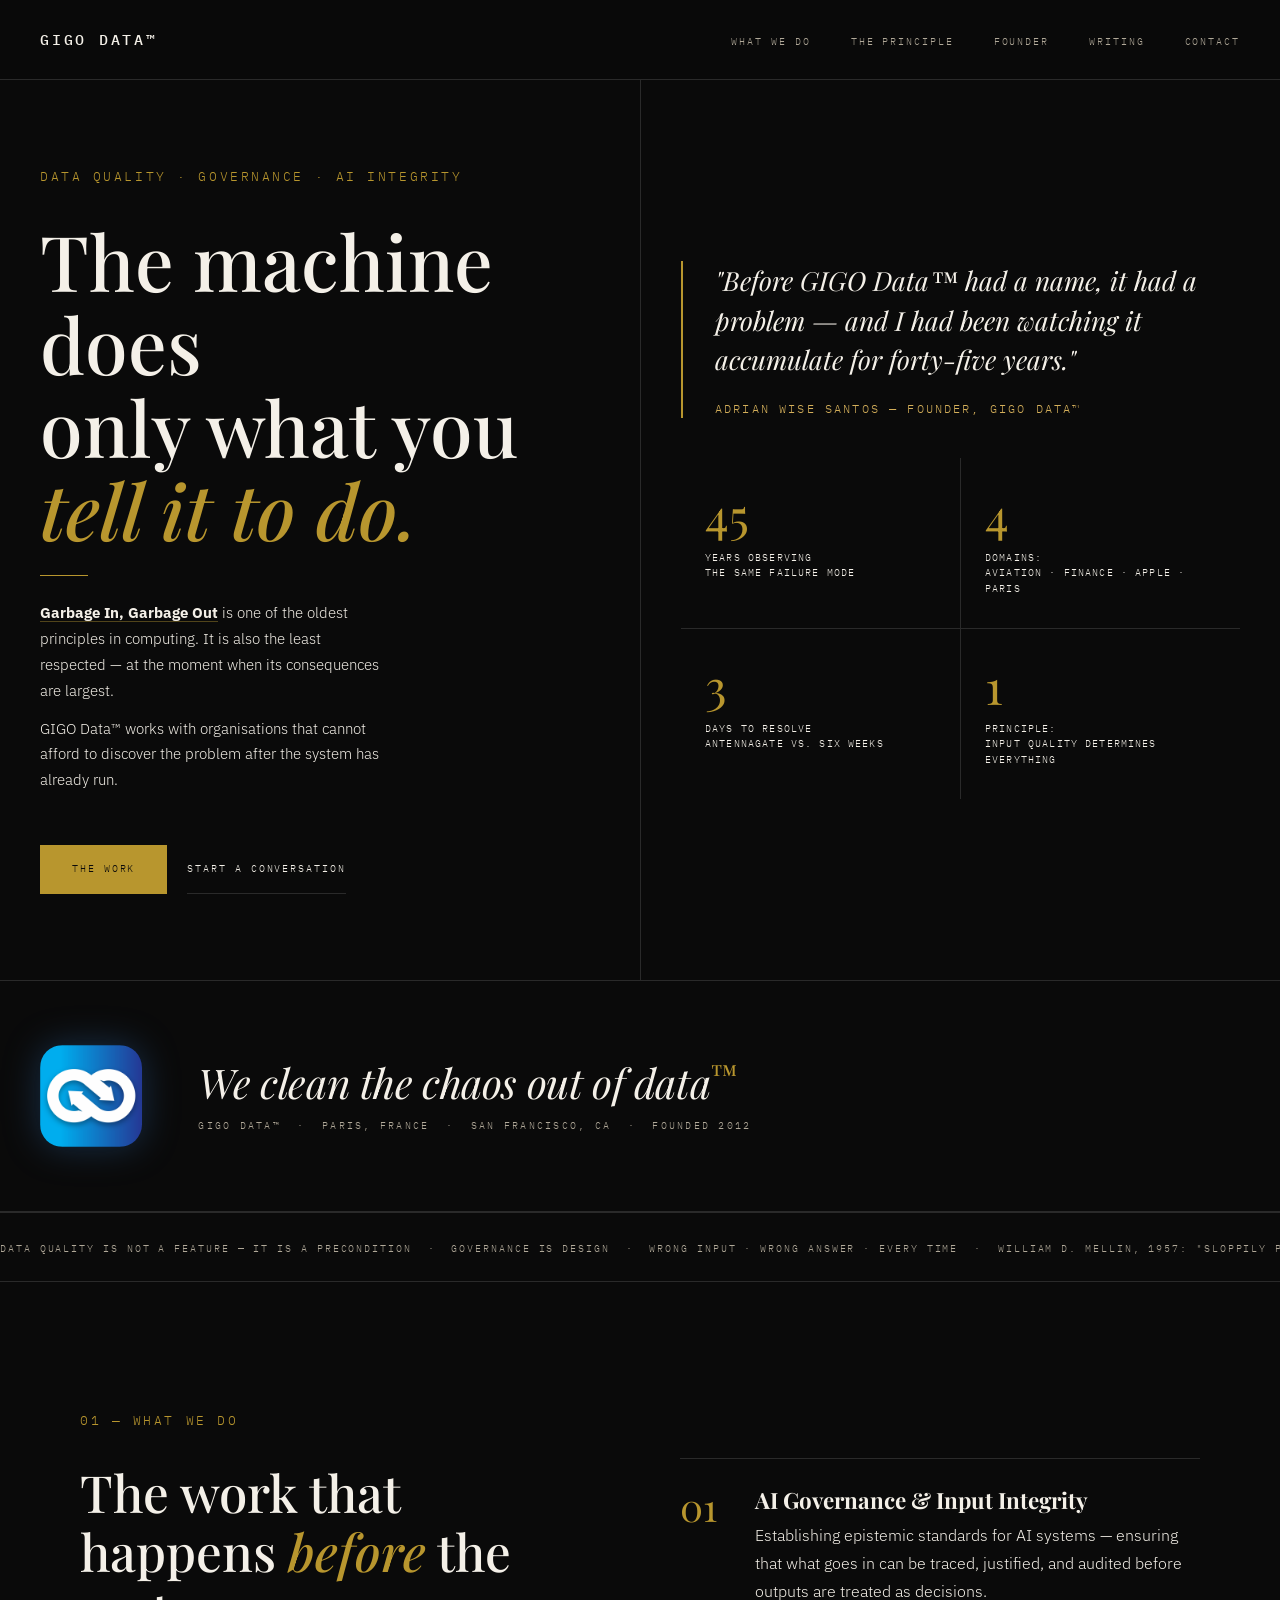
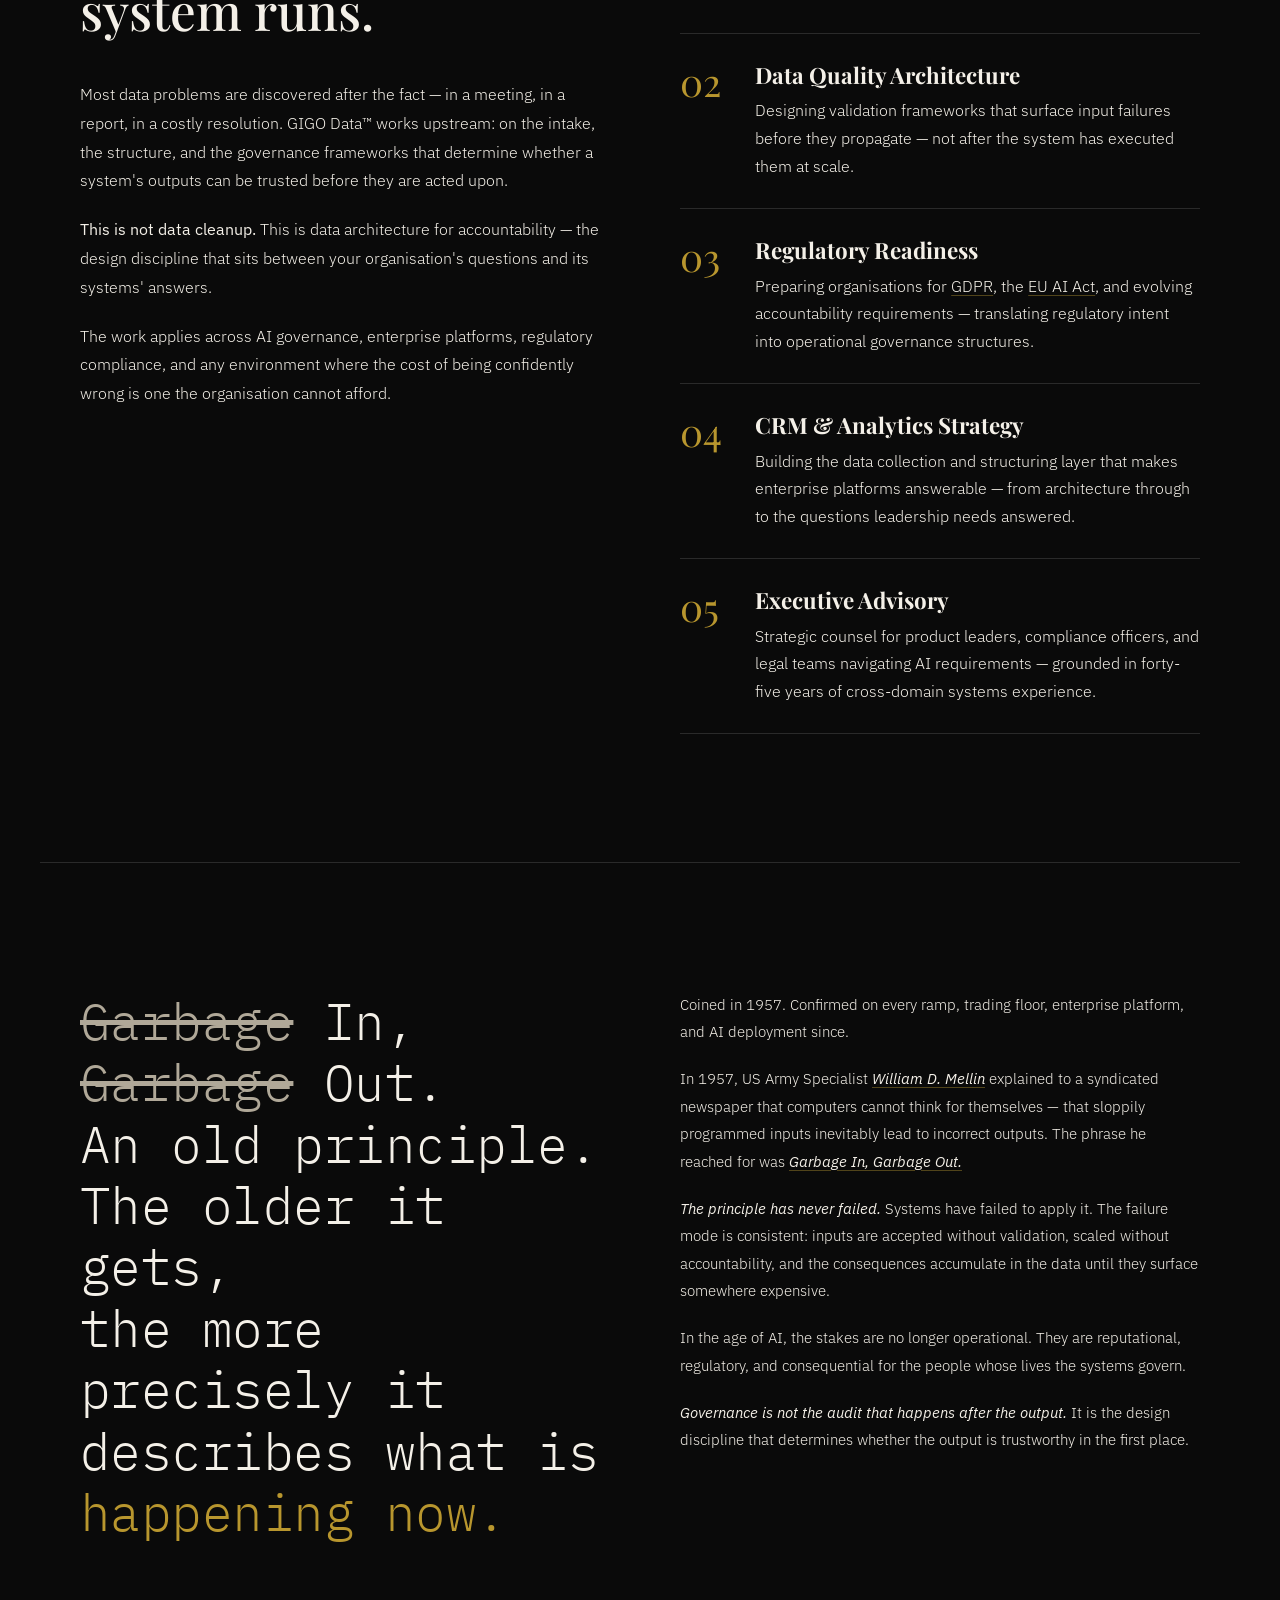
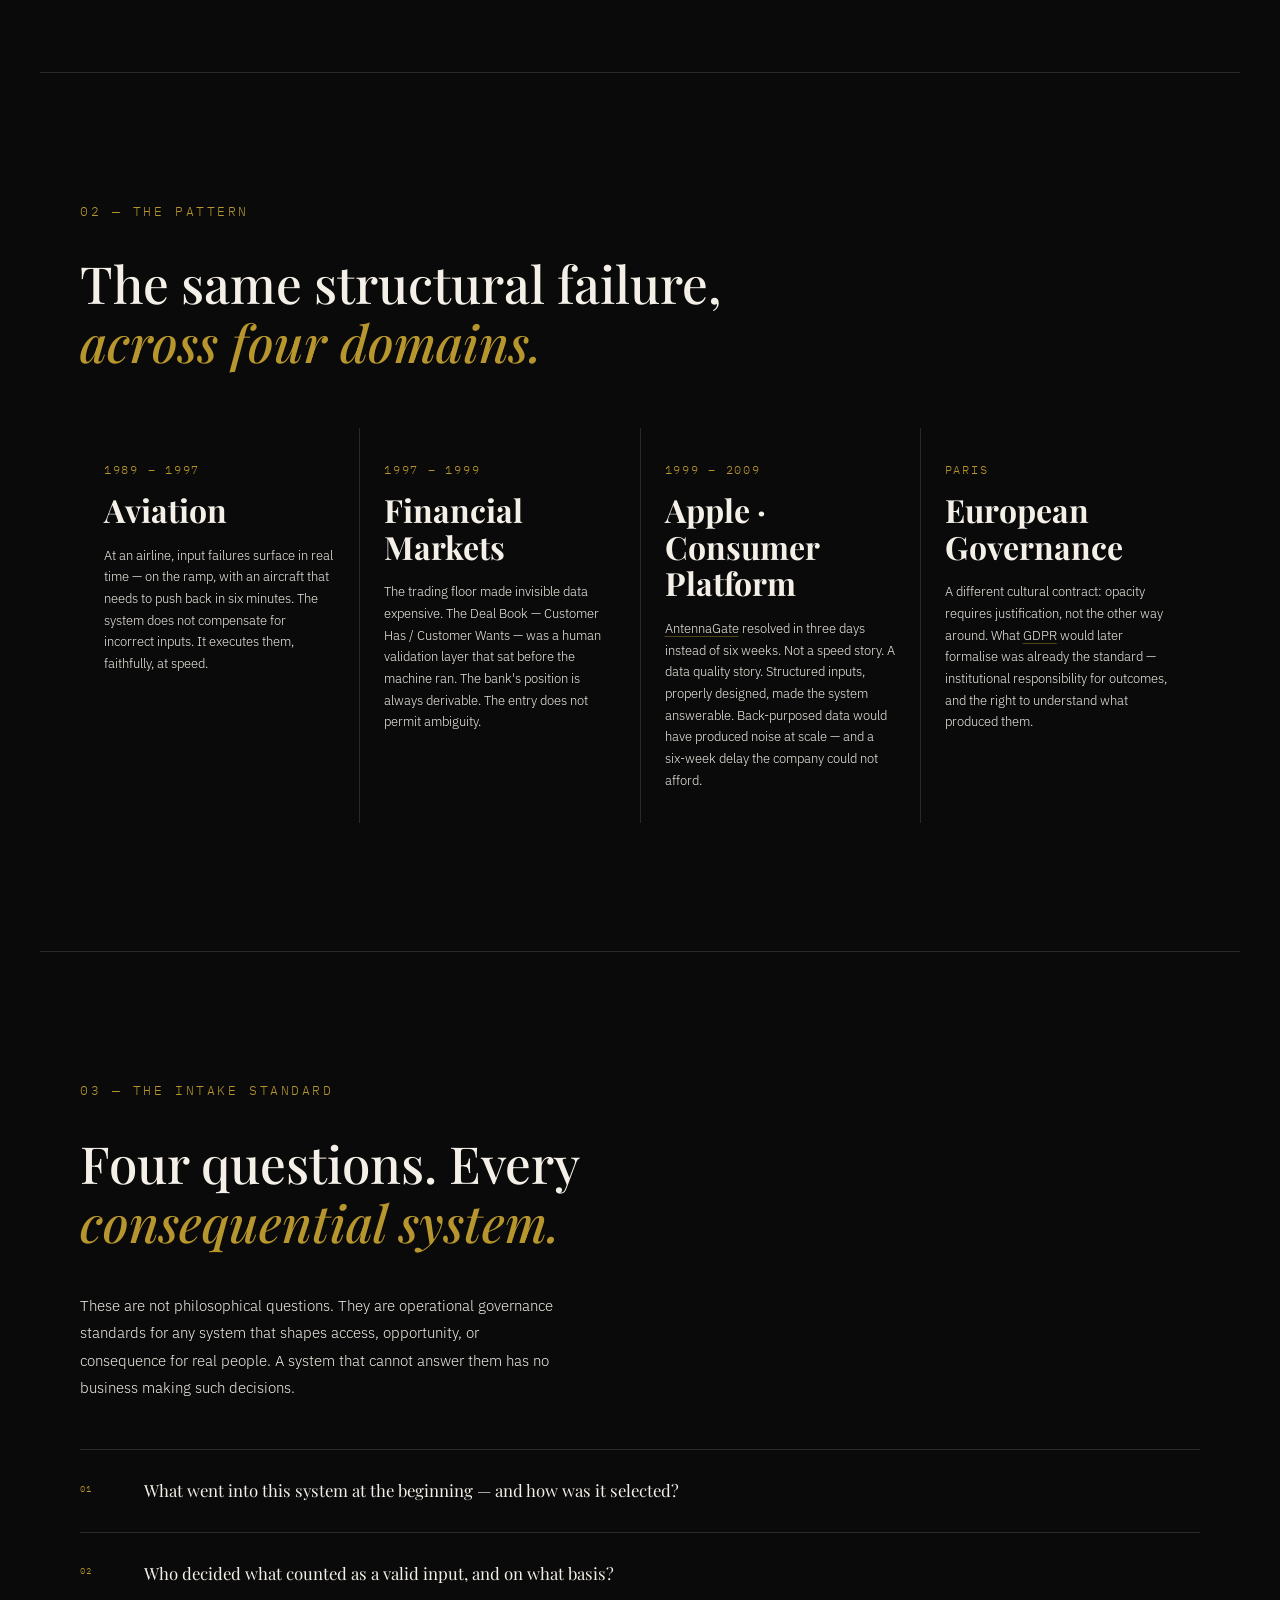
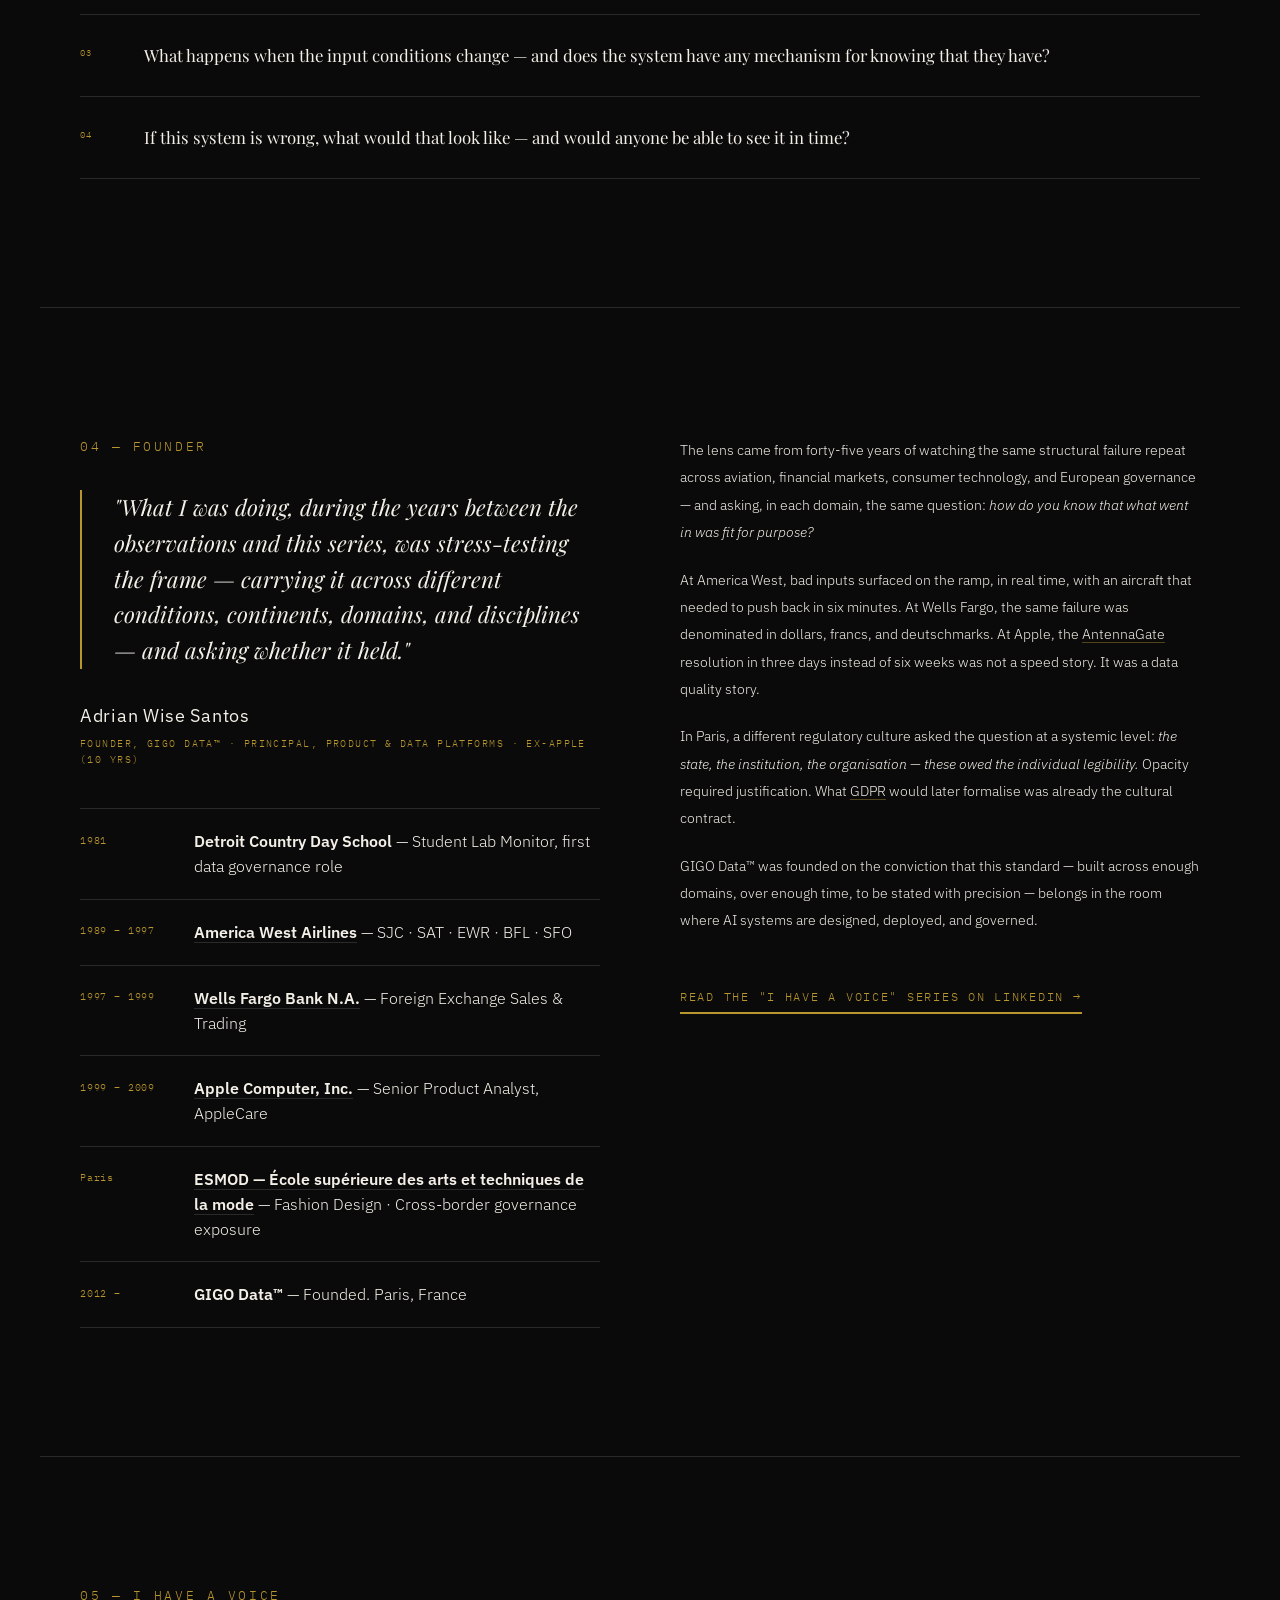
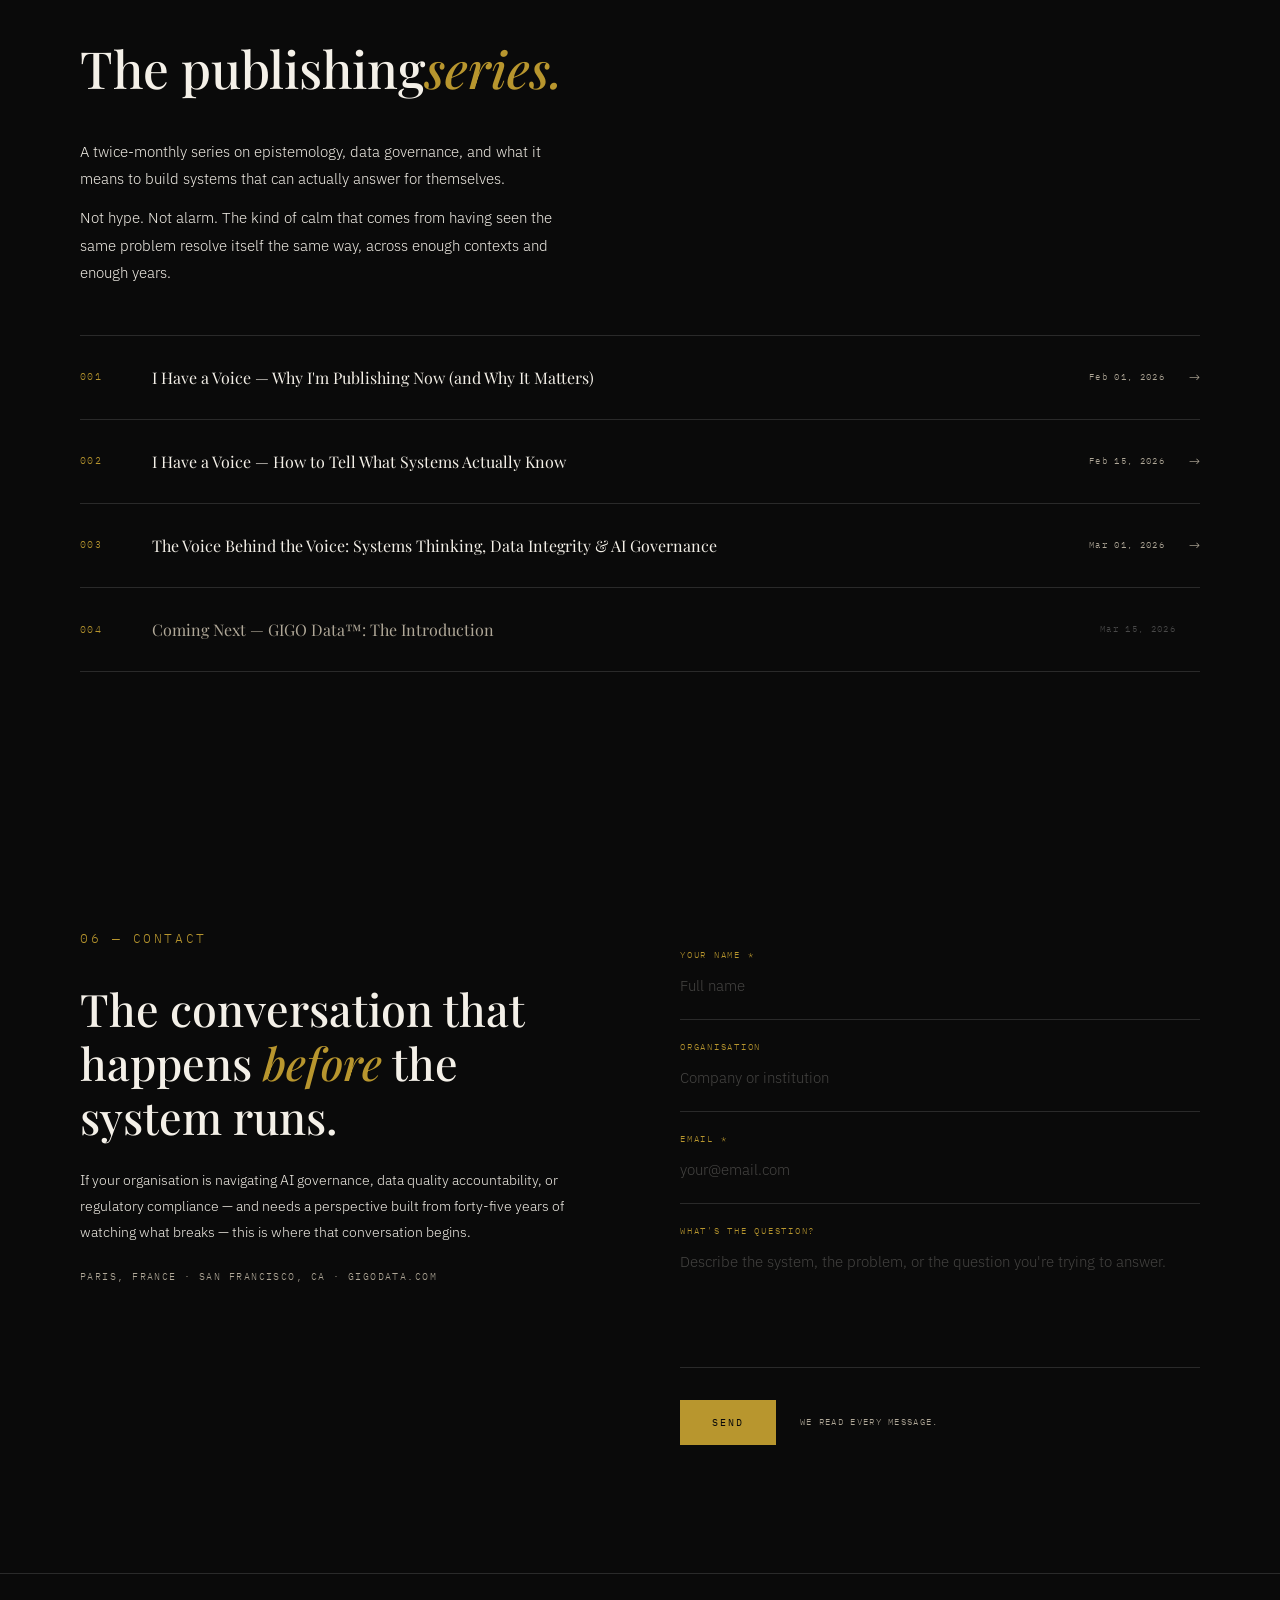
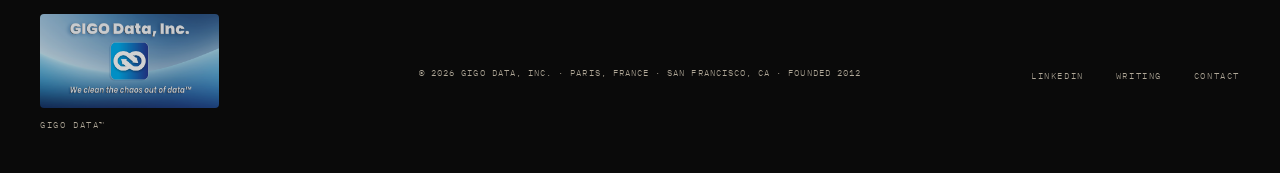
==== index.html @ 09f8588c "update index.html" ====
<!DOCTYPE html>
<html lang="en">
<head>
  <meta charset="UTF-8" />
  <meta name="viewport" content="width=device-width, initial-scale=1.0" />

  <!-- ═══════════════════════════════════════════
       PRIMARY META
  ═══════════════════════════════════════════ -->
  <title>GIGO Data™ — Data Quality. Governance. AI Integrity.</title>
  <meta name="description" content="GIGO Data™ works with organisations that cannot discover the problem after the system runs. Data quality, AI governance, and regulatory readiness." />
  <meta name="robots" content="index, follow" />
  <meta name="author" content="Adrian Wise Santos, GIGO Data, Inc." />
  <meta name="apple-mobile-web-app-title" content="GIGO Data, Inc." />
  <meta name="keywords" content="GIGO Data, data quality, AI governance, data integrity, AI systems, regulatory readiness, GDPR compliance, EU AI Act, data quality architecture, CRM analytics, enterprise data, input quality, AI accountability, data governance consulting" />
  <meta name="geo.region" content="FR" />
  <meta name="geo.placename" content="Paris, France · San Francisco, CA" />

  <!-- ═══════════════════════════════════════════
       CANONICAL
  ═══════════════════════════════════════════ -->
  <link rel="canonical" href="https://www.gigodata.com/" />

  <!-- ═══════════════════════════════════════════
       OPEN GRAPH
  ═══════════════════════════════════════════ -->
  <meta property="og:title" content="GIGO Data™ — Data Quality. Governance. AI Integrity." />
  <meta property="og:site_name" content="GIGO Data, Inc." />
  <meta property="og:description" content="GIGO Data™ works with organisations that cannot afford to discover the problem after the system has already run. Data quality, AI governance, and regulatory readiness." />
  <meta property="og:type" content="website" />
  <meta property="og:url" content="https://www.gigodata.com/" />
  <meta property="og:image" content="https://www.gigodata.com/opengraph/gigodata_og_preview.png" />
  <meta property="og:image:secure_url" content="https://www.gigodata.com/opengraph/gigodata_og_preview.png" />
  <meta property="og:image:width" content="1200" />
  <meta property="og:image:height" content="630" />
  <meta property="og:image:alt" content="GIGO Data, Inc. — Data Quality. Governance. AI Integrity." />
  <meta property="og:locale" content="en_US" />

  <!-- ═══════════════════════════════════════════
       TWITTER / X CARD
  ═══════════════════════════════════════════ -->
  <meta name="twitter:card" content="summary_large_image" />
  <meta name="twitter:site" content="@gigodata" />
  <meta name="twitter:creator" content="@adriansantos" />
  <meta name="twitter:title" content="GIGO Data™ — Data Quality. Governance. AI Integrity." />
  <meta name="twitter:description" content="GIGO Data™ works with organisations that cannot afford to discover the problem after the system has already run." />
  <meta name="twitter:image" content="https://www.gigodata.com/opengraph/gigodata_og_preview.png" />
  <meta name="theme-color" content="#0a0a0a" />

  <!-- ═══════════════════════════════════════════
       FAVICONS & MANIFEST
  ═══════════════════════════════════════════ -->
  <link rel="icon" type="image/png" href="/favicon-96x96.png" sizes="96x96" />
  <link rel="icon" type="image/svg+xml" href="/favicon.svg" />
  <link rel="shortcut icon" href="/favicon.ico" />
  <link rel="apple-touch-icon" href="/apple-touch-icon.png" />
  <link rel="manifest" href="/site.webmanifest" />

  <!-- ═══════════════════════════════════════════
       PERFORMANCE: PRELOAD IMAGES
  ═══════════════════════════════════════════ -->
  <link rel="preload" as="image" href="/opengraph/gigodata_og_preview.png" />
  <link rel="preload" as="image" href="/resources/media/icons/gigo-icon-512.png" />

  <!-- ═══════════════════════════════════════════
       FONTS
  ═══════════════════════════════════════════ -->
  <link rel="preconnect" href="https://fonts.googleapis.com" />
  <link rel="preconnect" href="https://fonts.gstatic.com" crossorigin />
  <link href="https://fonts.googleapis.com/css2?family=Playfair+Display:ital,wght@0,400;0,500;0,700;1,400;1,500;1,700&family=IBM+Plex+Sans:wght@300;400;500&family=IBM+Plex+Mono:wght@300;400;500&display=swap" rel="stylesheet" />

  <!-- ═══════════════════════════════════════════
       STRUCTURED DATA (JSON-LD)
  ═══════════════════════════════════════════ -->
  <script type="application/ld+json">
  {
    "@context": "https://schema.org",
    "@type": "ProfessionalService",
    "name": "GIGO Data, Inc.",
    "alternateName": "GIGO Data™",
    "url": "https://www.gigodata.com/",
    "logo": "https://www.gigodata.com/opengraph/gigodata_og_preview.png",
    "image": "https://www.gigodata.com/opengraph/gigodata_og_preview.png",
    "description": "GIGO Data™ works with organisations that cannot afford to discover the problem after the system has already run. Data quality architecture, AI governance, and regulatory readiness.",
    "foundingDate": "2012",
    "founder": {
      "@type": "Person",
      "name": "Adrian Wise Santos",
      "jobTitle": "Founder & Principal",
      "alumniOf": [
        {"@type": "Organization", "name": "Apple Computer, Inc."},
        {"@type": "Organization", "name": "ESMOD Paris"}
      ]
    },
    "address": [
      {
        "@type": "PostalAddress",
        "addressLocality": "Paris",
        "addressRegion": "Île-de-France",
        "addressCountry": "FR"
      },
      {
        "@type": "PostalAddress",
        "addressLocality": "San Francisco",
        "addressRegion": "CA",
        "addressCountry": "US"
      }
    ],
    "areaServed": "Worldwide",
    "serviceType": ["Data Quality Consulting", "AI Governance", "Regulatory Readiness", "CRM & Analytics Strategy"],
    "sameAs": [
      "https://www.linkedin.com/company/gigo-data-consulting",
      "https://www.linkedin.com/in/adriansantos/",
      "https://twitter.com/gigodata",
      "https://x.com/gigodata"
    ],
    "knowsAbout": [
      "Data Quality",
      "AI Governance",
      "Regulatory Compliance",
      "GDPR",
      "EU AI Act",
      "Data Integrity",
      "Systems Thinking",
      "Input Quality"
    ]
  }
  </script>

  <!-- ═══════════════════════════════════════════
       STYLES
  ═══════════════════════════════════════════ -->
  <style>
    /* ─── RESET & ROOT ─────────────────────────── */
    *, *::before, *::after { box-sizing: border-box; margin: 0; padding: 0; }

    :root {
      --black:        #0a0a0a;
      --off-white:    #f4f0e8;
      --warm-white:   #faf8f3;
      --cream:        #ece8de;
      --gold:         #b8962e;
      --gold-light:   #d4af5a;
      --rule:         #2a2a2a;
      --text-muted:   #b0a898;
      --red:          #8b1a1a;
      --font-serif:   'Playfair Display', serif;
      --font-sans:    'IBM Plex Sans', sans-serif;
      --font-mono:    'IBM Plex Mono', monospace;
      --section-pad:  8rem;
      --nav-h:        80px;
    }

    html { scroll-behavior: smooth; font-size: 16px; }

    body {
      background: var(--black);
      color: var(--off-white);
      font-family: var(--font-sans);
      font-weight: 300;
      line-height: 1.7;
      -webkit-font-smoothing: antialiased;
      overflow-x: hidden;
    }

    a { color: inherit; text-decoration: none; }
    img { display: block; max-width: 100%; }
    ul, ol { list-style: none; }

    /* ─── SCROLL REVEAL ────────────────────────── */
    .reveal { opacity: 0; transform: translateY(24px); transition: opacity 0.7s ease, transform 0.7s ease; }
    .reveal.visible { opacity: 1; transform: translateY(0); }
    .reveal-delay-1 { transition-delay: 0.1s; }
    .reveal-delay-2 { transition-delay: 0.2s; }
    .reveal-delay-3 { transition-delay: 0.3s; }
    .reveal-delay-4 { transition-delay: 0.4s; }

    /* ─── NAVIGATION ───────────────────────────── */
    nav {
      position: fixed;
      top: 0; left: 0; right: 0;
      height: var(--nav-h);
      z-index: 1000;
      background: rgba(10,10,10,0.92);
      backdrop-filter: blur(12px);
      -webkit-backdrop-filter: blur(12px);
      border-bottom: 1px solid var(--rule);
      display: flex;
      align-items: center;
      justify-content: space-between;
      padding: 0 2.5rem;
    }

    .nav-logo {
      font-family: var(--font-mono);
      font-size: clamp(0.85rem, 1.2vw, 1.35rem);
      font-weight: 500;
      letter-spacing: 0.18em;
      text-transform: uppercase;
      color: var(--off-white);
      transition: color 0.2s;
    }
    .nav-logo:hover { color: var(--gold); }

    .nav-links {
      display: flex;
      gap: 2.5rem;
      align-items: center;
    }
    .nav-links a {
      font-family: var(--font-mono);
      font-size: clamp(0.6rem, 0.7vw, 0.85rem);
      letter-spacing: 0.2em;
      text-transform: uppercase;
      color: var(--text-muted);
      transition: color 0.2s;
    }
    .nav-links a:hover { color: var(--gold); }

    /* Mobile hamburger */
    .nav-hamburger {
      display: none;
      flex-direction: column;
      gap: 5px;
      cursor: pointer;
      background: none;
      border: none;
      padding: 4px;
    }
    .nav-hamburger span {
      display: block;
      width: 24px;
      height: 1px;
      background: var(--off-white);
      transition: all 0.3s ease;
    }
    .nav-hamburger.open span:nth-child(1) { transform: rotate(45deg) translate(4px, 4px); }
    .nav-hamburger.open span:nth-child(2) { opacity: 0; }
    .nav-hamburger.open span:nth-child(3) { transform: rotate(-45deg) translate(4px, -4px); }

    /* Mobile nav drawer */
    .nav-mobile {
      display: none;
      position: fixed;
      top: var(--nav-h);
      left: 0; right: 0;
      background: rgba(10,10,10,0.98);
      backdrop-filter: blur(16px);
      -webkit-backdrop-filter: blur(16px);
      border-bottom: 1px solid var(--rule);
      z-index: 999;
      padding: 2rem 2.5rem;
      flex-direction: column;
      gap: 1.5rem;
    }
    .nav-mobile.open { display: flex; }
    .nav-mobile a {
      font-family: var(--font-mono);
      font-size: 0.85rem;
      letter-spacing: 0.2em;
      text-transform: uppercase;
      color: var(--text-muted);
      transition: color 0.2s;
      padding: 0.5rem 0;
      border-bottom: 1px solid var(--rule);
    }
    .nav-mobile a:last-child { border-bottom: none; }
    .nav-mobile a:hover { color: var(--gold); }

    /* ─── SECTION SHARED ───────────────────────── */
    .section-inner {
      max-width: 1200px;
      margin: 0 auto;
      padding: var(--section-pad) 2.5rem;
    }

    .section-label {
      font-family: var(--font-mono);
      font-size: clamp(0.65rem, 1vw, 1.2rem);
      letter-spacing: 0.2em;
      text-transform: uppercase;
      color: var(--gold);
      margin-bottom: 2rem;
    }

    .section-divider {
      border-top: 1px solid var(--rule);
      max-width: 1200px;
      margin: 0 auto;
    }

    h2 {
      font-family: var(--font-serif);
      font-size: clamp(2.2rem, 4vw, 3.5rem);
      font-weight: 500;
      line-height: 1.15;
      color: var(--off-white);
      margin-bottom: 2.5rem;
    }
    h2 em, h2 .em-gold {
      font-style: italic;
      color: var(--gold);
    }

    /* ─── HERO ─────────────────────────────────── */
    #hero {
      min-height: 100vh;
      display: grid;
      grid-template-columns: 1fr 1fr;
      align-items: center;
      padding-top: var(--nav-h);
      border-bottom: 1px solid var(--rule);
    }

    .hero-left {
      padding: 5rem 3rem 5rem 2.5rem;
      display: flex;
      flex-direction: column;
      justify-content: center;
    }

    .hero-overline {
      font-family: var(--font-mono);
      font-size: clamp(0.65rem, 1vw, 1.2rem);
      letter-spacing: 0.2em;
      text-transform: uppercase;
      color: var(--gold);
      margin-bottom: 2rem;
    }

    .hero-title {
      font-family: var(--font-serif);
      font-size: clamp(3rem, 6vw, 5.5rem);
      font-weight: 500;
      line-height: 1.08;
      color: var(--off-white);
      margin-bottom: 1.5rem;
    }
    .hero-title em {
      font-style: italic;
      color: var(--gold);
    }

    .hero-rule {
      width: 3rem;
      height: 1px;
      background: var(--gold);
      margin-bottom: 1.5rem;
    }

    .hero-sub {
      font-size: 0.95rem;
      color: var(--off-white);
      max-width: 38ch;
      margin-bottom: 0.75rem;
      line-height: 1.7;
    }

    .hero-cta {
      display: flex;
      gap: 1.25rem;
      flex-wrap: wrap;
      margin-top: 2.5rem;
    }

    .btn-primary {
      display: inline-block;
      font-family: var(--font-mono);
      font-size: 0.6rem;
      letter-spacing: 0.2em;
      text-transform: uppercase;
      background: var(--gold);
      color: var(--black);
      padding: 1rem 2rem;
      transition: background 0.2s, color 0.2s;
    }
    .btn-primary:hover { background: var(--gold-light); }

    button.btn-primary {
      border: none;
      cursor: pointer;
      font-family: var(--font-mono);
      font-size: 0.6rem;
      letter-spacing: 0.2em;
      text-transform: uppercase;
      background: var(--gold);
      color: var(--black);
      padding: 1rem 2rem;
      transition: background 0.2s;
    }
    button.btn-primary:hover { background: var(--gold-light); }
    button.btn-primary:disabled { opacity: 0.5; cursor: not-allowed; }

    .btn-secondary {
      display: inline-block;
      font-family: var(--font-mono);
      font-size: 0.6rem;
      letter-spacing: 0.2em;
      text-transform: uppercase;
      color: var(--off-white);
      border-bottom: 1px solid var(--rule);
      padding: 1rem 0;
      transition: color 0.2s, border-color 0.2s;
    }
    .btn-secondary:hover { color: var(--gold); border-color: var(--gold); }

    .hero-right {
      border-left: 1px solid var(--rule);
      min-height: 100vh;
      display: flex;
      align-items: center;
      justify-content: center;
      padding: 5rem 2.5rem;
    }

    .hero-right-inner { width: 100%; }

    .axiom {
      font-family: var(--font-serif);
      font-style: italic;
      font-size: clamp(1.2rem, 2.2vw, 1.65rem);
      line-height: 1.5;
      color: var(--off-white);
      border-left: 2px solid var(--gold);
      padding-left: 2rem;
      margin-bottom: 2rem;
    }

    .axiom-attr {
      display: block;
      margin-top: 1.25rem;
      font-family: var(--font-mono);
      font-style: normal;
      font-size: 0.75rem;
      letter-spacing: 0.18em;
      text-transform: uppercase;
      color: var(--gold-light);
    }

    .hero-stat-grid {
      display: grid;
      grid-template-columns: 1fr 1fr;
      gap: 1px;
      background: var(--rule);
      margin-top: 2.5rem;
    }

    .hero-stat {
      background: var(--black);
      padding: 2rem 1.5rem;
    }

    .hero-stat-number {
      font-family: var(--font-serif);
      font-size: 3rem;
      font-weight: 400;
      color: var(--gold);
      line-height: 1;
      margin-bottom: 0.75rem;
    }

    .hero-stat-label {
      font-family: var(--font-mono);
      font-size: clamp(0.6rem, 0.7vw, 0.85rem);
      letter-spacing: 0.12em;
      text-transform: uppercase;
      color: var(--off-white);
      line-height: 1.6;
    }

    /* ─── TAGLINE BAND ─────────────────────────── */
    /*
     * Sits between hero and ticker.
     * Icon: /resources/media/icons/gigo-icon-512.png (repo asset)
     * Tagline: "We clean the chaos out of data™"
     * Two-column: icon left, text right — collapses to stacked on mobile.
     * The blue is intentional contrast against the dark site — do not mute it.
     */
    .tagline-band {
      border-bottom: 1px solid var(--rule);
      background: var(--black);
      padding: 4rem 2.5rem;
      display: flex;
      align-items: center;
      justify-content: center;
    }

    .tagline-band-inner {
      max-width: 1200px;
      width: 100%;
      display: flex;
      align-items: center;
      gap: 3.5rem;
    }

    .tagline-icon {
      flex-shrink: 0;
      width: clamp(72px, 8vw, 112px);
      height: clamp(72px, 8vw, 112px);
      border-radius: 22%;
      /* Subtle glow to honour the blue against dark */
      filter: drop-shadow(0 0 18px rgba(56, 140, 230, 0.28));
    }

    .tagline-text-group {
      display: flex;
      flex-direction: column;
      gap: 0.6rem;
    }

    .tagline-line {
      font-family: var(--font-serif);
      font-style: italic;
      font-size: clamp(1.6rem, 3.2vw, 2.8rem);
      font-weight: 400;
      color: var(--off-white);
      line-height: 1.2;
      letter-spacing: -0.01em;
    }

    .tagline-line .tagline-tm {
      font-style: normal;
      font-size: 0.65em;
      vertical-align: super;
      color: var(--gold);
    }

    .tagline-subline {
      font-family: var(--font-mono);
      font-size: clamp(0.6rem, 0.8vw, 0.78rem);
      letter-spacing: 0.22em;
      text-transform: uppercase;
      color: var(--text-muted);
    }

    @media (max-width: 768px) {
      .tagline-band { padding: 3rem 1.5rem; }
      .tagline-band-inner {
        flex-direction: column;
        align-items: flex-start;
        gap: 1.75rem;
      }
      .tagline-icon { width: 72px; height: 72px; }
    }

    /* ─── PRINCIPLE TICKER ─────────────────────── */
    .principle-strip {
      overflow: hidden;
      border-top: 1px solid var(--rule);
      border-bottom: 1px solid var(--rule);
      padding: 1.25rem 0;
      white-space: nowrap;
      background: var(--black);
    }

    .principle-strip-inner {
      display: inline-flex;
      animation: ticker 120s linear infinite;
    }

    .principle-text {
      font-family: var(--font-mono);
      font-size: 0.6rem;
      letter-spacing: 0.2em;
      text-transform: uppercase;
      color: var(--text-muted);
    }

    @keyframes ticker {
      0%   { transform: translateX(0); }
      100% { transform: translateX(-50%); }
    }

    /* ─── WHAT WE DO ──────────────────────────── */
    .what-grid {
      display: grid;
      grid-template-columns: 1fr 1fr;
      gap: 5rem;
      align-items: start;
    }

    .what-intro p {
      font-size: 1rem;
      color: var(--off-white);
      margin-bottom: 1.25rem;
      line-height: 1.8;
    }
    .what-intro p strong {
      color: var(--off-white);
      font-weight: 400;
    }

    .services-list { margin-top: 3rem; }

    .service-item {
      padding: 1.75rem 0;
      border-top: 1px solid var(--rule);
      display: grid;
      grid-template-columns: clamp(3rem, 4vw, 5rem) 1fr;
      gap: 1.5rem;
      align-items: start;
    }
    .service-item:last-child { border-bottom: 1px solid var(--rule); }

    .service-num {
      font-family: var(--font-serif);
      font-size: clamp(1.8rem, 3vw, 3.5rem);
      font-weight: 400;
      color: var(--gold);
      line-height: 1;
      padding-top: 0;
    }

    .service-name {
      font-family: var(--font-serif);
      font-size: 1.4rem;
      font-weight: 700;
      color: var(--off-white);
      margin-bottom: 0.5rem;
      line-height: 1.2;
    }

    .service-desc {
      font-size: 1.02rem;
      color: var(--off-white);
      line-height: 1.7;
    }

    /* ─── PRINCIPLE SECTION ────────────────────── */
    #the-principle .section-inner { padding-top: var(--section-pad); padding-bottom: var(--section-pad); }

    .principle-layout {
      display: grid;
      grid-template-columns: 1fr 1fr;
      gap: 5rem;
      align-items: start;
    }

    .principle-mono {
      font-family: var(--font-mono);
      font-size: clamp(2rem, 4vw, 3.2rem);
      font-weight: 300;
      line-height: 1.2;
      letter-spacing: -0.01em;
      color: var(--off-white);
    }
    .principle-mono .strikethrough { text-decoration: line-through; color: var(--text-muted); }
    .principle-mono .highlight { color: var(--gold); }

    .principle-body p {
      font-size: 0.95rem;
      color: var(--off-white);
      margin-bottom: 1.25rem;
      line-height: 1.8;
    }
    .principle-body p strong { color: var(--off-white); font-weight: 400; font-style: italic; }

    /* ─── PATTERN / DOMAINS ────────────────────── */
    .domain-grid {
      display: grid;
      grid-template-columns: repeat(4, 1fr);
      gap: 1px;
      background: var(--rule);
      margin-top: 3.5rem;
    }

    .domain-card {
      background: var(--black);
      padding: 2rem 1.5rem;
    }

    .domain-year {
      font-family: var(--font-mono);
      font-size: clamp(0.65rem, 0.9vw, 1.1rem);
      letter-spacing: 0.15em;
      text-transform: uppercase;
      color: var(--gold);
      margin-bottom: 0.75rem;
    }

    .domain-name {
      font-family: var(--font-serif);
      font-size: clamp(1.4rem, 2.5vw, 2rem);
      font-weight: 700;
      color: var(--off-white);
      margin-bottom: 1rem;
      line-height: 1.15;
    }

    .domain-lesson {
      font-size: 0.82rem;
      color: var(--off-white);
      line-height: 1.65;
    }

    /* ─── INTAKE STANDARD / QUESTIONS ─────────── */
    .questions-header {
      margin-bottom: 3rem;
    }

    .questions-preamble {
      font-size: 0.95rem;
      color: var(--off-white);
      max-width: 54ch;
      line-height: 1.8;
    }

    .questions-list { margin-top: 2rem; }

    .question-item {
      padding: 1.75rem 0;
      border-top: 1px solid var(--rule);
      display: grid;
      grid-template-columns: 2.5rem 1fr;
      gap: 1.5rem;
      align-items: start;
    }
    .question-item:last-child { border-bottom: 1px solid var(--rule); }

    .question-num {
      font-family: var(--font-mono);
      font-size: 0.55rem;
      letter-spacing: 0.15em;
      color: var(--gold);
      padding-top: 0.2rem;
    }

    .question-text {
      font-family: var(--font-serif);
      font-size: 1.05rem;
      font-weight: 400;
      color: var(--off-white);
      line-height: 1.5;
    }

    /* ─── FOUNDER ──────────────────────────────── */
    .founder-layout {
      display: grid;
      grid-template-columns: 1fr 1fr;
      gap: 5rem;
      align-items: start;
    }

    .founder-quote {
      font-family: var(--font-serif);
      font-style: italic;
      font-size: clamp(1.1rem, 2vw, 1.4rem);
      line-height: 1.6;
      color: var(--off-white);
      border-left: 2px solid var(--gold);
      padding-left: 2rem;
      margin: 1.5rem 0 2rem;
    }

    .founder-name {
      font-family: var(--font-sans);
      font-size: 1.1rem;
      font-weight: 400;
      color: var(--off-white);
      margin-bottom: 0.3rem;
      letter-spacing: 0.04em;
    }

    .founder-title {
      font-family: var(--font-mono);
      font-size: 0.6rem;
      letter-spacing: 0.15em;
      text-transform: uppercase;
      color: var(--gold);
      margin-bottom: 2.5rem;
    }

    .career-track {
      border-top: 1px solid var(--rule);
    }

    .career-item {
      display: grid;
      grid-template-columns: clamp(5rem, 7vw, 9rem) 1fr;
      gap: 1.5rem;
      padding: 1.25rem 0;
      border-bottom: 1px solid var(--rule);
      align-items: start;
    }

    .career-year {
      font-family: var(--font-mono);
      font-size: clamp(0.65rem, 0.8vw, 1.0rem);
      letter-spacing: 0.08em;
      color: var(--gold);
      padding-top: 0.15rem;
      white-space: nowrap;
    }

    .career-place {
      font-size: 1.0rem;
      color: var(--off-white);
      line-height: 1.55;
    }
    .career-place strong { font-weight: 600; }
    .career-place span { color: var(--off-white); }

    .founder-bio {
      font-size: 0.9rem;
      color: var(--off-white);
      line-height: 1.9;
    }
    .founder-bio p { margin-bottom: 1.25rem; }
    .founder-bio em { font-style: italic; color: var(--off-white); }

    .founder-linkedin {
      display: inline-block;
      margin-top: 2rem;
      font-family: var(--font-mono);
      font-size: clamp(0.65rem, 0.9vw, 1.1rem);
      letter-spacing: 0.15em;
      text-transform: uppercase;
      color: var(--gold);
      border-bottom: 2px solid var(--gold);
      padding-bottom: 4px;
      transition: color 0.2s, border-color 0.2s;
    }
    .founder-linkedin:hover { color: var(--gold-light); border-color: var(--gold-light); }

    /* ─── I HAVE A VOICE ───────────────────────── */
    .voice-header { margin-bottom: 3rem; }

    .voice-intro {
      font-size: 0.95rem;
      color: var(--off-white);
      max-width: 54ch;
      line-height: 1.8;
    }
    .voice-intro p { margin-bottom: 0.75rem; }

    .articles-list { margin-top: 2.5rem; }

    .article-item { border-top: 1px solid var(--rule); }
    .article-item:last-child { border-bottom: 1px solid var(--rule); }

    .article-link {
      display: grid;
      grid-template-columns: 3rem 1fr auto auto;
      gap: 1.5rem;
      align-items: center;
      padding: 1.75rem 0;
      transition: background 0.2s;
    }
    .article-link:hover .article-title { color: var(--gold); }
    .article-link:hover .article-arrow { color: var(--gold); transform: translateX(4px); }

    /* Disabled / coming-soon articles */
    .article-link.disabled {
      cursor: default;
      pointer-events: none;
    }
    .article-link.disabled .article-title { color: var(--text-muted); }
    .article-link.disabled .article-date { color: rgba(136,136,136,0.5); }

    .article-num {
      font-family: var(--font-mono);
      font-size: 0.6rem;
      letter-spacing: 0.15em;
      color: var(--gold);
    }

    .article-title {
      font-family: var(--font-serif);
      font-size: 1rem;
      color: var(--off-white);
      transition: color 0.2s;
    }

    .article-date {
      font-family: var(--font-mono);
      font-size: 0.55rem;
      letter-spacing: 0.15em;
      color: var(--text-muted);
      white-space: nowrap;
    }

    .article-arrow {
      color: var(--text-muted);
      font-size: 0.9rem;
      transition: color 0.2s, transform 0.2s;
    }

    /* ─── CONTACT ──────────────────────────────── */
    #contact .section-inner { padding-top: var(--section-pad); padding-bottom: var(--section-pad); }

    .contact-grid {
      display: grid;
      grid-template-columns: 1fr 1fr;
      gap: 5rem;
      align-items: start;
    }

    .contact-statement {
      font-family: var(--font-serif);
      font-size: clamp(1.8rem, 3.5vw, 2.8rem);
      font-weight: 500;
      line-height: 1.2;
      color: var(--off-white);
      margin-bottom: 1.5rem;
    }
    .contact-statement em {
      font-style: italic;
      color: var(--gold);
    }

    .contact-body {
      font-size: 0.9rem;
      color: var(--off-white);
      line-height: 1.8;
      margin-bottom: 1rem;
    }

    .contact-meta {
      font-family: var(--font-mono);
      font-size: 0.6rem;
      letter-spacing: 0.15em;
      text-transform: uppercase;
      color: var(--text-muted);
      margin-top: 1.5rem;
    }

    .contact-form { display: flex; flex-direction: column; gap: 0; }

    .form-field {
      display: flex;
      flex-direction: column;
      gap: 0.5rem;
      border-bottom: 1px solid var(--rule);
      padding: 1.25rem 0;
    }

    .form-field label {
      font-family: var(--font-mono);
      font-size: 0.55rem;
      letter-spacing: 0.2em;
      text-transform: uppercase;
      color: var(--gold);
    }

    .form-field input,
    .form-field textarea {
      background: transparent;
      border: none;
      outline: none;
      color: var(--off-white);
      font-family: var(--font-sans);
      font-size: 0.95rem;
      font-weight: 300;
      padding: 0.25rem 0;
      width: 100%;
      resize: none;
    }

    .form-field input::placeholder,
    .form-field textarea::placeholder {
      color: rgba(244,240,232,0.25);
    }

    .form-field textarea { min-height: 100px; }

    /* Required field indicator */
    .form-field.required label::after {
      content: ' *';
      color: var(--gold);
    }

    .form-submit {
      display: flex;
      align-items: center;
      gap: 1.5rem;
      margin-top: 2rem;
    }

    .form-note {
      font-family: var(--font-mono);
      font-size: 0.55rem;
      letter-spacing: 0.15em;
      text-transform: uppercase;
      color: var(--text-muted);
    }

    .form-error-msg {
      display: none;
      color: var(--red);
      font-family: var(--font-mono);
      font-size: 0.55rem;
      letter-spacing: 0.1em;
      margin-top: 0.5rem;
    }

    /* Form success state */
    .form-success {
      border: 1px solid var(--rule);
      padding: 3rem 2rem;
      text-align: center;
    }
    .form-success-label {
      font-family: var(--font-mono);
      font-size: 0.6rem;
      letter-spacing: 0.25em;
      text-transform: uppercase;
      color: var(--gold);
      margin-bottom: 1rem;
    }
    .form-success-msg {
      font-family: var(--font-serif);
      font-size: 1.4rem;
      color: var(--off-white);
      line-height: 1.5;
    }

    /* ─── CITATION LINKS ───────────────────────── */
    /*
     * Used for inline source references throughout the site.
     * Subtle by default — visible to those who look.
     * Gold underline on hover signals credibility, not decoration.
     */
    a.cite {
      color: inherit;
      text-decoration: underline;
      text-decoration-color: rgba(212, 175, 55, 0.35);
      text-decoration-thickness: 1px;
      text-underline-offset: 3px;
      transition: text-decoration-color 0.2s ease, color 0.2s ease;
    }
    a.cite:hover {
      color: var(--gold);
      text-decoration-color: var(--gold);
    }

    /* ─── FOOTER ───────────────────────────────── */
    footer {
      border-top: 1px solid var(--rule);
      padding: 2.5rem;
      display: grid;
      grid-template-columns: 1fr auto 1fr;
      align-items: center;
      max-width: 100%;
    }

    .footer-logo {
      display: flex;
      flex-direction: column;
      align-items: flex-start;
      gap: 0.6rem;
    }

    /* OG preview image in footer — brand reminder, bottom left */
    .footer-og-image {
      display: block;
      width: clamp(120px, 14vw, 180px);
      height: auto;
      border-radius: 4px;
      opacity: 0.82;
      transition: opacity 0.25s ease;
    }
    .footer-og-image:hover { opacity: 1; }

    .footer-logo-text {
      font-family: var(--font-mono);
      font-size: 0.55rem;
      letter-spacing: 0.18em;
      text-transform: uppercase;
      color: var(--text-muted);
    }

    .footer-copy {
      font-family: var(--font-mono);
      font-size: 0.55rem;
      letter-spacing: 0.12em;
      text-transform: uppercase;
      color: var(--text-muted);
      text-align: center;
    }

    .footer-links {
      display: flex;
      gap: 2rem;
      justify-content: flex-end;
    }
    .footer-links a {
      font-family: var(--font-mono);
      font-size: 0.55rem;
      letter-spacing: 0.18em;
      text-transform: uppercase;
      color: var(--text-muted);
      transition: color 0.2s;
    }
    .footer-links a:hover { color: var(--gold); }

    /* ─── HIDDEN OG IMAGE (preload) ────────────── */
    .og-preload { display: none; }

    /* ═══════════════════════════════════════════
       RESPONSIVE — TABLET (≤ 1024px)
    ═══════════════════════════════════════════ */
    @media (max-width: 1024px) {
      #hero { grid-template-columns: 1fr; min-height: auto; }
      .hero-left { padding: 5rem 2rem 3rem; }
      .hero-right { border-left: none; border-top: 1px solid var(--rule); min-height: auto; padding: 3rem 2rem; }
      .what-grid { grid-template-columns: 1fr; gap: 3rem; }
      .principle-layout { grid-template-columns: 1fr; gap: 3rem; }
      .domain-grid { grid-template-columns: repeat(2, 1fr); }
      .founder-layout { grid-template-columns: 1fr; gap: 3rem; }
      .contact-grid { grid-template-columns: 1fr; gap: 3rem; }
      footer { grid-template-columns: 1fr 1fr; row-gap: 1.5rem; }
      .footer-copy { grid-column: 1 / -1; order: 3; }
    }

    /* ═══════════════════════════════════════════
       RESPONSIVE — MOBILE (≤ 768px)
    ═══════════════════════════════════════════ */
    @media (max-width: 768px) {
      :root { --section-pad: 4rem; }

      .nav-links { display: none; }
      .nav-hamburger { display: flex; }
      nav { padding: 0 1.5rem; }

      .hero-left { padding: 4rem 1.5rem 2.5rem; }
      .hero-right { padding: 2.5rem 1.5rem; }
      .section-inner { padding: var(--section-pad) 1.5rem; }

      h2 { font-size: clamp(1.8rem, 6vw, 2.5rem); }

      .domain-grid { grid-template-columns: 1fr; }
      .domain-name { font-size: 1.3rem; }

      .article-link { grid-template-columns: 2.5rem 1fr auto; gap: 1rem; }
      .article-date { display: none; }

      footer {
        grid-template-columns: 1fr;
        text-align: center;
        gap: 1.5rem;
        padding: 2rem 1.5rem;
      }
      .footer-logo { align-items: center; }
      .footer-og-image { width: 140px; }
      .footer-links { justify-content: center; }
      .footer-copy { order: unset; }
      .nav-mobile { padding: 1.5rem; }
    }

    /* ═══════════════════════════════════════════
       RESPONSIVE — SMALL MOBILE (≤ 480px)
    ═══════════════════════════════════════════ */
    @media (max-width: 480px) {
      .hero-title { font-size: clamp(2.2rem, 9vw, 3rem); }
      .hero-stat-grid { grid-template-columns: 1fr 1fr; }
      .what-grid, .founder-layout, .contact-grid { gap: 2rem; }
      .domain-name { font-size: 1.1rem; }
    }
  </style>
</head>

<body>

  <!-- ═══════════════════════════════════════════════
       NAVIGATION
  ═══════════════════════════════════════════════ -->
  <nav role="navigation" aria-label="Main navigation">
    <a href="#hero" class="nav-logo" aria-label="GIGO Data home">GIGO DATA™</a>

    <!-- Desktop nav -->
    <ul class="nav-links" role="list">
      <li><a href="#what">What We Do</a></li>
      <li><a href="#the-principle">The Principle</a></li>
      <li><a href="#founder">Founder</a></li>
      <li><a href="#voice">Writing</a></li>
      <li><a href="#contact">Contact</a></li>
    </ul>

    <!-- Mobile hamburger button -->
    <button class="nav-hamburger" aria-label="Open navigation menu" aria-expanded="false" aria-controls="nav-mobile-menu">
      <span></span>
      <span></span>
      <span></span>
    </button>
  </nav>

  <!-- Mobile nav drawer -->
  <nav id="nav-mobile-menu" class="nav-mobile" aria-label="Mobile navigation" aria-hidden="true">
    <a href="#what">What We Do</a>
    <a href="#the-principle">The Principle</a>
    <a href="#founder">Founder</a>
    <a href="#voice">Writing</a>
    <a href="#contact">Contact</a>
  </nav>

  <!-- ═══════════════════════════════════════════════
       HERO
  ═══════════════════════════════════════════════ -->
  <section id="hero" aria-label="Hero">
    <div class="hero-left">
      <p class="hero-overline">Data Quality · Governance · AI Integrity</p>
      <h1 class="hero-title">The machine does<br />only what you<br /><em>tell it to do.</em></h1>
      <div class="hero-rule" aria-hidden="true"></div>
      <p class="hero-sub"><a href="https://en.wikipedia.org/wiki/Garbage_in,_garbage_out" class="cite" target="_blank" rel="noopener noreferrer"><strong>Garbage In, Garbage Out</strong></a> is one of the oldest principles in computing. It is also the least respected — at the moment when its consequences are largest.</p>
      <p class="hero-sub">GIGO Data™ works with organisations that cannot afford to discover the problem after the system has already run.</p>
      <div class="hero-cta">
        <a href="#what" class="btn-primary">The Work</a>
        <a href="#contact" class="btn-secondary">Start a Conversation</a>
      </div>
    </div>

    <div class="hero-right">
      <div class="hero-right-inner">
        <p class="axiom">
          "Before GIGO Data™ had a name, it had a problem — and I had been watching it accumulate for forty-five years."
          <span class="axiom-attr">Adrian Wise Santos — Founder, GIGO Data™</span>
        </p>

        <div class="hero-stat-grid" role="list" aria-label="Key statistics">
          <div class="hero-stat" role="listitem">
            <div class="hero-stat-number" aria-label="45">45</div>
            <div class="hero-stat-label">Years Observing<br />the Same Failure Mode</div>
          </div>
          <div class="hero-stat" role="listitem">
            <div class="hero-stat-number" aria-label="4">4</div>
            <div class="hero-stat-label">Domains:<br />Aviation · Finance · Apple · Paris</div>
          </div>
          <div class="hero-stat" role="listitem">
            <div class="hero-stat-number" aria-label="3">3</div>
            <div class="hero-stat-label">Days to Resolve<br />AntennaGate vs. Six Weeks</div>
          </div>
          <div class="hero-stat" role="listitem">
            <div class="hero-stat-number" aria-label="1">1</div>
            <div class="hero-stat-label">Principle:<br />Input Quality Determines Everything</div>
          </div>
        </div>
      </div>
    </div>
  </section>

  <!-- ═══════════════════════════════════════════════
       TAGLINE BAND
       Icon: /resources/media/icons/gigo-icon-512.png
       Path is relative to repo root on gigodata.github.io
       DO NOT change to a local path.
  ═══════════════════════════════════════════════ -->
  <div class="tagline-band reveal">
    <div class="tagline-band-inner">
      <img
        class="tagline-icon"
        src="/resources/media/icons/gigo-icon-512.png"
        alt="GIGO Data™ — the infinite loop of data in, data out. Clean inputs. Trusted outputs."
        width="112"
        height="112"
        loading="eager"
      />
      <div class="tagline-text-group">
        <p class="tagline-line">We clean the chaos out of data<span class="tagline-tm">™</span></p>
        <p class="tagline-subline">GIGO Data™ &nbsp;·&nbsp; Paris, France &nbsp;·&nbsp; San Francisco, CA &nbsp;·&nbsp; Founded 2012</p>
      </div>
    </div>
  </div>

  <!-- ═══════════════════════════════════════════════
       TICKER
  ═══════════════════════════════════════════════ -->
  <div class="principle-strip" aria-hidden="true">
    <div class="principle-strip-inner principle-text">
      DATA QUALITY IS NOT A FEATURE — IT IS A PRECONDITION &nbsp;·&nbsp;
      GOVERNANCE IS DESIGN &nbsp;·&nbsp;
      WRONG INPUT · WRONG ANSWER · EVERY TIME &nbsp;·&nbsp;
      WILLIAM D. MELLIN, 1957: "SLOPPILY PROGRAMMED INPUTS INEVITABLY LEAD TO INCORRECT OUTPUTS." &nbsp;·&nbsp;
      THE SYSTEM DOES NOT COMPENSATE FOR INCORRECT INPUTS &nbsp;·&nbsp;
      DETERMINING QUALITY AFTER THE SYSTEM RUNS IS NOT GOVERNANCE: IT IS DAMAGE CONTROL &nbsp;·&nbsp;
      DATA QUALITY IS NOT A FEATURE — IT IS A PRECONDITION &nbsp;·&nbsp;
      GOVERNANCE IS DESIGN &nbsp;·&nbsp;
      WRONG INPUT · WRONG ANSWER · EVERY TIME &nbsp;·&nbsp;
      WILLIAM D. MELLIN, 1957: "SLOPPILY PROGRAMMED INPUTS INEVITABLY LEAD TO INCORRECT OUTPUTS." &nbsp;·&nbsp;
      THE SYSTEM DOES NOT COMPENSATE FOR INCORRECT INPUTS &nbsp;·&nbsp;
      DETERMINING QUALITY AFTER THE SYSTEM RUNS IS NOT GOVERNANCE: IT IS DAMAGE CONTROL &nbsp;·&nbsp;
    </div>
  </div>

  <!-- ═══════════════════════════════════════════════
       01 — WHAT WE DO
  ═══════════════════════════════════════════════ -->
  <section id="what" aria-labelledby="what-heading">
    <div class="section-inner">
      <div class="what-grid">
        <div>
          <p class="section-label reveal">01 — What We Do</p>
          <h2 id="what-heading" class="reveal reveal-delay-1">The work that happens <em>before</em> the system runs.</h2>
          <div class="what-intro reveal reveal-delay-2">
            <p>Most data problems are discovered after the fact — in a meeting, in a report, in a costly resolution. GIGO Data™ works upstream: on the intake, the structure, and the governance frameworks that determine whether a system's outputs can be trusted before they are acted upon.</p>
            <p><strong>This is not data cleanup.</strong> This is data architecture for accountability — the design discipline that sits between your organisation's questions and its systems' answers.</p>
            <p>The work applies across AI governance, enterprise platforms, regulatory compliance, and any environment where the cost of being confidently wrong is one the organisation cannot afford.</p>
          </div>
        </div>

        <ul class="services-list reveal reveal-delay-2" role="list" aria-label="Services">
          <li class="service-item">
            <span class="service-num" aria-hidden="true">01</span>
            <div>
              <div class="service-name">AI Governance &amp; Input Integrity</div>
              <div class="service-desc">Establishing epistemic standards for AI systems — ensuring that what goes in can be traced, justified, and audited before outputs are treated as decisions.</div>
            </div>
          </li>
          <li class="service-item">
            <span class="service-num" aria-hidden="true">02</span>
            <div>
              <div class="service-name">Data Quality Architecture</div>
              <div class="service-desc">Designing validation frameworks that surface input failures before they propagate — not after the system has executed them at scale.</div>
            </div>
          </li>
          <li class="service-item">
            <span class="service-num" aria-hidden="true">03</span>
            <div>
              <div class="service-name">Regulatory Readiness</div>
              <div class="service-desc">Preparing organisations for <a href="https://eur-lex.europa.eu/eli/reg/2016/679/oj/eng" class="cite" target="_blank" rel="noopener noreferrer">GDPR</a>, the <a href="https://eur-lex.europa.eu/eli/reg/2024/1689/oj/eng" class="cite" target="_blank" rel="noopener noreferrer">EU AI Act</a>, and evolving accountability requirements — translating regulatory intent into operational governance structures.</div>
            </div>
          </li>
          <li class="service-item">
            <span class="service-num" aria-hidden="true">04</span>
            <div>
              <div class="service-name">CRM &amp; Analytics Strategy</div>
              <div class="service-desc">Building the data collection and structuring layer that makes enterprise platforms answerable — from architecture through to the questions leadership needs answered.</div>
            </div>
          </li>
          <li class="service-item">
            <span class="service-num" aria-hidden="true">05</span>
            <div>
              <div class="service-name">Executive Advisory</div>
              <div class="service-desc">Strategic counsel for product leaders, compliance officers, and legal teams navigating AI requirements — grounded in forty-five years of cross-domain systems experience.</div>
            </div>
          </li>
        </ul>
      </div>
    </div>
  </section>

  <!-- ═══════════════════════════════════════════════
       THE PRINCIPLE
  ═══════════════════════════════════════════════ -->
  <div class="section-divider" aria-hidden="true"></div>

  <section id="the-principle" aria-labelledby="principle-heading">
    <div class="section-inner">
      <div class="principle-layout">
        <div class="reveal">
          <div class="principle-mono">
            <span class="strikethrough">Garbage</span> In,<br />
            <span class="strikethrough">Garbage</span> Out.<br />
            An old principle.<br />
            The older it gets,<br />
            the more precisely it describes what is<br />
            <span class="highlight">happening now.</span>
          </div>
        </div>

        <div class="principle-body reveal reveal-delay-2">
          <p>Coined in 1957. Confirmed on every ramp, trading floor, enterprise platform, and AI deployment since.</p>
          <p>In 1957, US Army Specialist <a href="https://www.atlasobscura.com/articles/is-this-the-first-time-anyone-printed-garbage-in-garbage-out" class="cite" target="_blank" rel="noopener noreferrer"><strong>William D. Mellin</strong></a> explained to a syndicated newspaper that computers cannot think for themselves — that sloppily programmed inputs inevitably lead to incorrect outputs. The phrase he reached for was <a href="https://plato.stanford.edu/entries/science-big-data/" class="cite" target="_blank" rel="noopener noreferrer"><strong>Garbage In, Garbage Out.</strong></a></p>
          <p><strong>The principle has never failed.</strong> Systems have failed to apply it. The failure mode is consistent: inputs are accepted without validation, scaled without accountability, and the consequences accumulate in the data until they surface somewhere expensive.</p>
          <p>In the age of AI, the stakes are no longer operational. They are reputational, regulatory, and consequential for the people whose lives the systems govern.</p>
          <p><strong>Governance is not the audit that happens after the output.</strong> It is the design discipline that determines whether the output is trustworthy in the first place.</p>
        </div>
      </div>
    </div>
  </section>

  <!-- ═══════════════════════════════════════════════
       02 — THE PATTERN
  ═══════════════════════════════════════════════ -->
  <div class="section-divider" aria-hidden="true"></div>

  <section id="pattern" aria-labelledby="pattern-heading">
    <div class="section-inner">
      <p class="section-label reveal">02 — The Pattern</p>
      <h2 id="pattern-heading" class="reveal reveal-delay-1">The same structural failure,<br /><em>across four domains.</em></h2>

      <div class="domain-grid" role="list">
        <div class="domain-card reveal reveal-delay-1" role="listitem">
          <div class="domain-year">1989 – 1997</div>
          <div class="domain-name">Aviation</div>
          <div class="domain-lesson">At an airline, input failures surface in real time — on the ramp, with an aircraft that needs to push back in six minutes. The system does not compensate for incorrect inputs. It executes them, faithfully, at speed.</div>
        </div>
        <div class="domain-card reveal reveal-delay-2" role="listitem">
          <div class="domain-year">1997 – 1999</div>
          <div class="domain-name">Financial Markets</div>
          <div class="domain-lesson">The trading floor made invisible data expensive. The Deal Book — Customer Has / Customer Wants — was a human validation layer that sat before the machine ran. The bank's position is always derivable. The entry does not permit ambiguity.</div>
        </div>
        <div class="domain-card reveal reveal-delay-3" role="listitem">
          <div class="domain-year">1999 – 2009</div>
          <div class="domain-name">Apple · Consumer Platform</div>
          <div class="domain-lesson"><a href="https://en.wikipedia.org/wiki/IPhone_4#Antenna" class="cite" target="_blank" rel="noopener noreferrer">AntennaGate</a> resolved in three days instead of six weeks. Not a speed story. A data quality story. Structured inputs, properly designed, made the system answerable. Back-purposed data would have produced noise at scale — and a six-week delay the company could not afford.</div>
        </div>
        <div class="domain-card reveal reveal-delay-4" role="listitem">
          <div class="domain-year">Paris</div>
          <div class="domain-name">European Governance</div>
          <div class="domain-lesson">A different cultural contract: opacity requires justification, not the other way around. What <a href="https://eur-lex.europa.eu/eli/reg/2016/679/oj/eng" class="cite" target="_blank" rel="noopener noreferrer">GDPR</a> would later formalise was already the standard — institutional responsibility for outcomes, and the right to understand what produced them.</div>
        </div>
      </div>
    </div>
  </section>

  <!-- ═══════════════════════════════════════════════
       03 — THE INTAKE STANDARD
  ═══════════════════════════════════════════════ -->
  <div class="section-divider" aria-hidden="true"></div>

  <section id="intake" aria-labelledby="intake-heading">
    <div class="section-inner">
      <div class="questions-header">
        <p class="section-label reveal">03 — The Intake Standard</p>
        <h2 id="intake-heading" class="reveal reveal-delay-1">Four questions. Every<br /><em>consequential system.</em></h2>
        <p class="questions-preamble reveal reveal-delay-2">These are not philosophical questions. They are operational governance standards for any system that shapes access, opportunity, or consequence for real people. A system that cannot answer them has no business making such decisions.</p>
      </div>

      <ol class="questions-list" aria-label="The four intake standard questions">
        <li class="question-item reveal">
          <span class="question-num" aria-hidden="true">01</span>
          <div class="question-text">What went into this system at the beginning — and how was it selected?</div>
        </li>
        <li class="question-item reveal reveal-delay-1">
          <span class="question-num" aria-hidden="true">02</span>
          <div class="question-text">Who decided what counted as a valid input, and on what basis?</div>
        </li>
        <li class="question-item reveal reveal-delay-2">
          <span class="question-num" aria-hidden="true">03</span>
          <div class="question-text">What happens when the input conditions change — and does the system have any mechanism for knowing that they have?</div>
        </li>
        <li class="question-item reveal reveal-delay-3">
          <span class="question-num" aria-hidden="true">04</span>
          <div class="question-text">If this system is wrong, what would that look like — and would anyone be able to see it in time?</div>
        </li>
      </ol>
    </div>
  </section>

  <!-- ═══════════════════════════════════════════════
       04 — FOUNDER
  ═══════════════════════════════════════════════ -->
  <div class="section-divider" aria-hidden="true"></div>

  <section id="founder" aria-labelledby="founder-heading">
    <div class="section-inner">
      <div class="founder-layout">
        <div>
          <p class="section-label reveal" id="founder-heading">04 — Founder</p>

          <blockquote class="founder-quote reveal reveal-delay-1">
            "What I was doing, during the years between the observations and this series, was stress-testing the frame — carrying it across different conditions, continents, domains, and disciplines — and asking whether it held."
          </blockquote>

          <div class="founder-name reveal reveal-delay-2">Adrian Wise Santos</div>
          <div class="founder-title reveal reveal-delay-2">Founder, GIGO Data™ · Principal, Product &amp; Data Platforms · Ex-Apple (10 yrs)</div>

          <div class="career-track reveal reveal-delay-3" role="list" aria-label="Career timeline">
            <div class="career-item" role="listitem">
              <div class="career-year">1981</div>
              <div class="career-place"><strong>Detroit Country Day School</strong> <span>— Student Lab Monitor, first data governance role</span></div>
            </div>
            <div class="career-item" role="listitem">
              <div class="career-year">1989 – 1997</div>
              <div class="career-place">
                <strong>
                  <a href="https://www.linkedin.com/in/adriansantos/#background-experience"
                     target="_blank" rel="noopener noreferrer"
                     style="color:inherit;border-bottom:1px solid var(--rule);transition:border-color 0.2s;"
                     onmouseover="this.style.borderColor='var(--gold)'"
                     onmouseout="this.style.borderColor='var(--rule)'">America West Airlines</a>
                </strong>
                <span>— SJC · SAT · EWR · BFL · SFO</span>
              </div>
            </div>
            <div class="career-item" role="listitem">
              <div class="career-year">1997 – 1999</div>
              <div class="career-place">
                <strong>
                  <a href="https://www.linkedin.com/in/adriansantos/#background-experience"
                     target="_blank" rel="noopener noreferrer"
                     style="color:inherit;border-bottom:1px solid var(--rule);transition:border-color 0.2s;"
                     onmouseover="this.style.borderColor='var(--gold)'"
                     onmouseout="this.style.borderColor='var(--rule)'">Wells Fargo Bank N.A.</a>
                </strong>
                <span>— Foreign Exchange Sales &amp; Trading</span>
              </div>
            </div>
            <div class="career-item" role="listitem">
              <div class="career-year">1999 – 2009</div>
              <div class="career-place">
                <strong>
                  <a href="https://www.linkedin.com/in/adriansantos/#background-experience"
                     target="_blank" rel="noopener noreferrer"
                     style="color:inherit;border-bottom:1px solid var(--rule);transition:border-color 0.2s;"
                     onmouseover="this.style.borderColor='var(--gold)'"
                     onmouseout="this.style.borderColor='var(--rule)'">Apple Computer, Inc.</a>
                </strong>
                <span>— Senior Product Analyst, AppleCare</span>
              </div>
            </div>
            <div class="career-item" role="listitem">
              <div class="career-year">Paris</div>
              <div class="career-place">
                <strong>
                  <a href="https://www.esmod.com/en/"
                     target="_blank" rel="noopener noreferrer"
                     style="color:inherit;border-bottom:1px solid var(--rule);transition:border-color 0.2s;"
                     onmouseover="this.style.borderColor='var(--gold)'"
                     onmouseout="this.style.borderColor='var(--rule)'">ESMOD — École supérieure des arts et techniques de la mode</a>
                </strong>
                <span>— Fashion Design · Cross-border governance exposure</span>
              </div>
            </div>
            <div class="career-item" role="listitem">
              <div class="career-year">2012 –</div>
              <div class="career-place"><strong>GIGO Data™</strong> <span>— Founded. Paris, France</span></div>
            </div>
          </div>
        </div>

        <div class="founder-bio reveal reveal-delay-2">
          <p>The lens came from forty-five years of watching the same structural failure repeat across aviation, financial markets, consumer technology, and European governance — and asking, in each domain, the same question: <em>how do you know that what went in was fit for purpose?</em></p>
          <p>At America West, bad inputs surfaced on the ramp, in real time, with an aircraft that needed to push back in six minutes. At Wells Fargo, the same failure was denominated in dollars, francs, and deutschmarks. At Apple, the <a href="https://en.wikipedia.org/wiki/IPhone_4#Antenna" class="cite" target="_blank" rel="noopener noreferrer">AntennaGate</a> resolution in three days instead of six weeks was not a speed story. It was a data quality story.</p>
          <p>In Paris, a different regulatory culture asked the question at a systemic level: <em>the state, the institution, the organisation — these owed the individual legibility.</em> Opacity required justification. What <a href="https://eur-lex.europa.eu/eli/reg/2016/679/oj/eng" class="cite" target="_blank" rel="noopener noreferrer">GDPR</a> would later formalise was already the cultural contract.</p>
          <p>GIGO Data™ was founded on the conviction that this standard — built across enough domains, over enough time, to be stated with precision — belongs in the room where AI systems are designed, deployed, and governed.</p>
          <a href="https://www.linkedin.com/in/adriansantos/" class="founder-linkedin" target="_blank" rel="noopener noreferrer" aria-label="Read the I Have a Voice series on LinkedIn">Read the "I Have a Voice" Series on LinkedIn →</a>
        </div>
      </div>
    </div>
  </section>

  <!-- ═══════════════════════════════════════════════
       05 — I HAVE A VOICE
  ═══════════════════════════════════════════════ -->
  <div class="section-divider" aria-hidden="true"></div>

  <section id="voice" aria-labelledby="voice-heading">
    <div class="section-inner">
      <div class="voice-header">
        <p class="section-label reveal">05 — I Have a Voice</p>
        <h2 id="voice-heading" class="reveal reveal-delay-1">The publishing<em>series.</em></h2>
        <div class="voice-intro reveal reveal-delay-2">
          <p>A twice-monthly series on epistemology, data governance, and what it means to build systems that can actually answer for themselves.</p>
          <p>Not hype. Not alarm. The kind of calm that comes from having seen the same problem resolve itself the same way, across enough contexts and enough years.</p>
        </div>
      </div>

      <ul class="articles-list" role="list" aria-label="Published articles">
        <li class="article-item reveal">
          <a class="article-link"
             href="https://www.linkedin.com/pulse/i-have-voice-why-im-publishing-now-matters-adrian-wise-santos-re2qc/"
             target="_blank" rel="noopener noreferrer"
             aria-label="Article 001: I Have a Voice — Why I'm Publishing Now (and Why It Matters), published February 1, 2026">
            <span class="article-num">001</span>
            <span class="article-title">I Have a Voice — Why I'm Publishing Now (and Why It Matters)</span>
            <span class="article-date">Feb 01, 2026</span>
            <span class="article-arrow" aria-hidden="true">→</span>
          </a>
        </li>
        <li class="article-item reveal reveal-delay-1">
          <a class="article-link"
             href="https://www.linkedin.com/pulse/i-have-voice-how-tell-what-systems-actually-know-adrian-wise-santos-m5zic/"
             target="_blank" rel="noopener noreferrer"
             aria-label="Article 002: I Have a Voice — How to Tell What Systems Actually Know, published February 15, 2026">
            <span class="article-num">002</span>
            <span class="article-title">I Have a Voice — How to Tell What Systems Actually Know</span>
            <span class="article-date">Feb 15, 2026</span>
            <span class="article-arrow" aria-hidden="true">→</span>
          </a>
        </li>
        <li class="article-item reveal reveal-delay-2">
          <a class="article-link"
             href="https://www.linkedin.com/pulse/voice-behind-systems-thinking-data-integrity-ai-adrian-wise-santos-dvnpc/"
             target="_blank" rel="noopener noreferrer"
             aria-label="Article 003: The Voice Behind the Voice: Systems Thinking, Data Integrity & AI Governance, published March 1, 2026">
            <span class="article-num">003</span>
            <span class="article-title">The Voice Behind the Voice: Systems Thinking, Data Integrity &amp; AI Governance</span>
            <span class="article-date">Mar 01, 2026</span>
            <span class="article-arrow" aria-hidden="true">→</span>
          </a>
        </li>
        <li class="article-item reveal reveal-delay-3">
          <a class="article-link disabled"
             href="#voice"
             aria-disabled="true"
             aria-label="Article 004: Coming Next — GIGO Data™: The Introduction, expected March 15, 2026 (not yet published)">
            <span class="article-num">004</span>
            <span class="article-title">Coming Next — GIGO Data™: The Introduction</span>
            <span class="article-date">Mar 15, 2026</span>
          </a>
        </li>
      </ul>
    </div>
  </section>

  <!-- ═══════════════════════════════════════════════
       06 — CONTACT
  ═══════════════════════════════════════════════ -->
  <section id="contact" aria-labelledby="contact-heading">
    <div class="section-inner">
      <div class="contact-grid">
        <div>
          <p class="section-label reveal">06 — Contact</p>
          <h2 id="contact-heading" class="contact-statement reveal reveal-delay-1">The conversation that happens <em>before</em> the system runs.</h2>
          <p class="contact-body reveal reveal-delay-2">If your organisation is navigating AI governance, data quality accountability, or regulatory compliance — and needs a perspective built from forty-five years of watching what breaks — this is where that conversation begins.</p>
          <p class="contact-meta reveal reveal-delay-3">Paris, France · San Francisco, CA · gigodata.com</p>
        </div>

        <form
          class="contact-form reveal reveal-delay-2"
          action="https://formspree.io/f/xjgedowp"
          method="POST"
          novalidate
          aria-label="Contact form">

          <div class="form-field required">
            <label for="form-name">Your Name</label>
            <input type="text" id="form-name" name="name" placeholder="Full name" required autocomplete="name" />
          </div>

          <div class="form-field">
            <label for="form-org">Organisation</label>
            <input type="text" id="form-org" name="organisation" placeholder="Company or institution" autocomplete="organization" />
          </div>

          <div class="form-field required">
            <label for="form-email">Email</label>
            <input type="email" id="form-email" name="email" placeholder="your@email.com" required autocomplete="email" />
          </div>

          <div class="form-field">
            <label for="form-message">What's the question?</label>
            <textarea id="form-message" name="message" placeholder="Describe the system, the problem, or the question you're trying to answer." rows="4"></textarea>
          </div>

          <div class="form-submit">
            <button type="submit" class="btn-primary">Send</button>
            <span class="form-note">We read every message.</span>
          </div>
          <div class="form-error-msg" role="alert" aria-live="polite"></div>
        </form>
      </div>
    </div>
  </section>

  <!-- ═══════════════════════════════════════════════
       FOOTER
  ═══════════════════════════════════════════════ -->
  <footer role="contentinfo">
    <div class="footer-logo">
      <img
        class="footer-og-image"
        src="/opengraph/gigodata_og_preview.png"
        alt="GIGO Data™ — Data Quality. Governance. AI Integrity."
        loading="eager"
      />
      <span class="footer-logo-text">GIGO Data™</span>
    </div>
    <div class="footer-copy">© 2026 GIGO Data, Inc. · Paris, France · San Francisco, CA · Founded 2012</div>
    <ul class="footer-links" role="list">
      <li><a href="https://www.linkedin.com/company/gigo-data-consulting" target="_blank" rel="noopener noreferrer">LinkedIn</a></li>
      <li><a href="#voice">Writing</a></li>
      <li><a href="#contact">Contact</a></li>
    </ul>
  </footer>

  <!-- ═══════════════════════════════════════════════
       JAVASCRIPT
  ═══════════════════════════════════════════════ -->
  <script>
    // ── SCROLL REVEAL ──────────────────────────────
    (function () {
      var reveals = document.querySelectorAll('.reveal');

      if ('IntersectionObserver' in window) {
        var observer = new IntersectionObserver(function (entries) {
          entries.forEach(function (entry) {
            if (entry.isIntersecting) {
              entry.target.classList.add('visible');
            }
          });
        }, { threshold: 0.05, rootMargin: '0px 0px -20px 0px' });

        reveals.forEach(function (el) { observer.observe(el); });
      } else {
        // Fallback: make everything visible immediately
        reveals.forEach(function (el) { el.classList.add('visible'); });
      }

      // Safety net: anything still hidden after 2s gets shown
      setTimeout(function () {
        reveals.forEach(function (el) { el.classList.add('visible'); });
      }, 2000);
    })();

    // ── MOBILE NAV ─────────────────────────────────
    (function () {
      var hamburger = document.querySelector('.nav-hamburger');
      var mobileNav = document.getElementById('nav-mobile-menu');
      var mobileLinks = mobileNav.querySelectorAll('a');

      function closeMenu() {
        hamburger.classList.remove('open');
        mobileNav.classList.remove('open');
        hamburger.setAttribute('aria-expanded', 'false');
        mobileNav.setAttribute('aria-hidden', 'true');
      }

      hamburger.addEventListener('click', function () {
        var isOpen = mobileNav.classList.contains('open');
        if (isOpen) {
          closeMenu();
        } else {
          hamburger.classList.add('open');
          mobileNav.classList.add('open');
          hamburger.setAttribute('aria-expanded', 'true');
          mobileNav.setAttribute('aria-hidden', 'false');
        }
      });

      // Close on link click
      mobileLinks.forEach(function (link) {
        link.addEventListener('click', closeMenu);
      });

      // Close on outside click
      document.addEventListener('click', function (e) {
        if (!hamburger.contains(e.target) && !mobileNav.contains(e.target)) {
          closeMenu();
        }
      });

      // Close on Escape key
      document.addEventListener('keydown', function (e) {
        if (e.key === 'Escape') closeMenu();
      });
    })();

    // ── NAV ACTIVE STATE ON SCROLL ─────────────────
    (function () {
      var sections = document.querySelectorAll('section[id]');
      var navLinks = document.querySelectorAll('.nav-links a');

      window.addEventListener('scroll', function () {
        var current = '';
        sections.forEach(function (section) {
          if (window.scrollY >= section.offsetTop - 120) {
            current = section.getAttribute('id');
          }
        });
        navLinks.forEach(function (link) {
          link.style.color = (link.getAttribute('href') === '#' + current) ? 'var(--gold)' : '';
        });
      }, { passive: true });
    })();

    // ── CONTACT FORM (AJAX via Formspree) ──────────
    (function () {
      var form = document.querySelector('.contact-form');
      if (!form) return;

      var errorMsg = form.querySelector('.form-error-msg');

      form.addEventListener('submit', async function (e) {
        e.preventDefault();

        // Client-side validation
        var name  = form.querySelector('[name="name"]');
        var email = form.querySelector('[name="email"]');
        var valid = true;

        if (!name.value.trim()) {
          name.style.borderBottom = '1px solid var(--red)';
          valid = false;
        } else {
          name.style.borderBottom = '';
        }

        if (!email.value.trim() || !/^[^\s@]+@[^\s@]+\.[^\s@]+$/.test(email.value)) {
          email.style.borderBottom = '1px solid var(--red)';
          valid = false;
        } else {
          email.style.borderBottom = '';
        }

        if (!valid) {
          errorMsg.textContent = 'Please complete the required fields.';
          errorMsg.style.display = 'block';
          return;
        }

        errorMsg.style.display = 'none';

        var btn = form.querySelector('button[type="submit"]');
        btn.textContent = 'Sending…';
        btn.disabled = true;

        try {
          var response = await fetch(form.action, {
            method: 'POST',
            body: new FormData(form),
            headers: { 'Accept': 'application/json' }
          });

          if (response.ok) {
            form.innerHTML = '<div class="form-success"><div class="form-success-label">Message Received</div><div class="form-success-msg">We\'ll be in touch.</div></div>';
          } else {
            btn.textContent = 'Send';
            btn.disabled = false;
            errorMsg.textContent = 'Something went wrong. Please try again.';
            errorMsg.style.display = 'block';
          }
        } catch (err) {
          btn.textContent = 'Send';
          btn.disabled = false;
          errorMsg.textContent = 'Connection error. Please try again.';
          errorMsg.style.display = 'block';
        }
      });
    })();
  </script>

  <!-- Cloudflare Web Analytics -->
  <script defer src="https://static.cloudflareinsights.com/beacon.min.js" data-cf-beacon='{"token": ""}'></script>

</body>
</html>
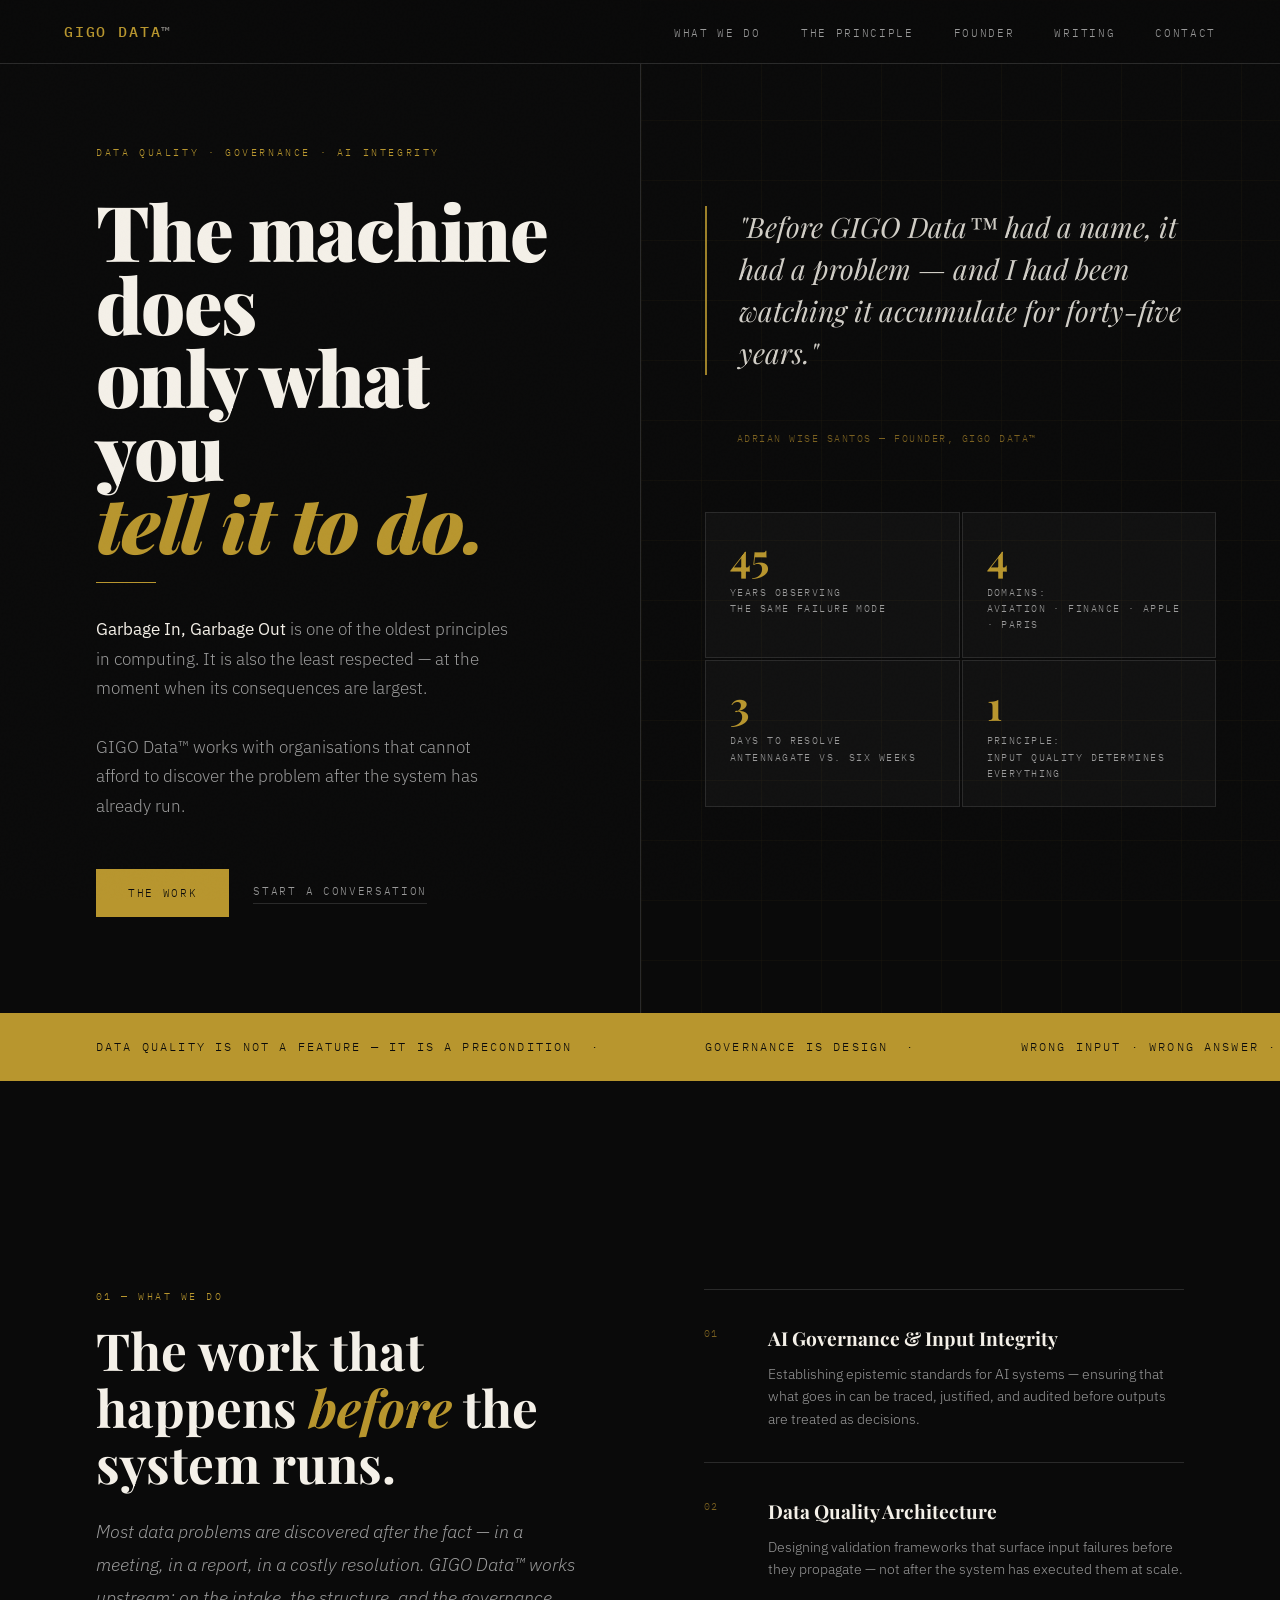
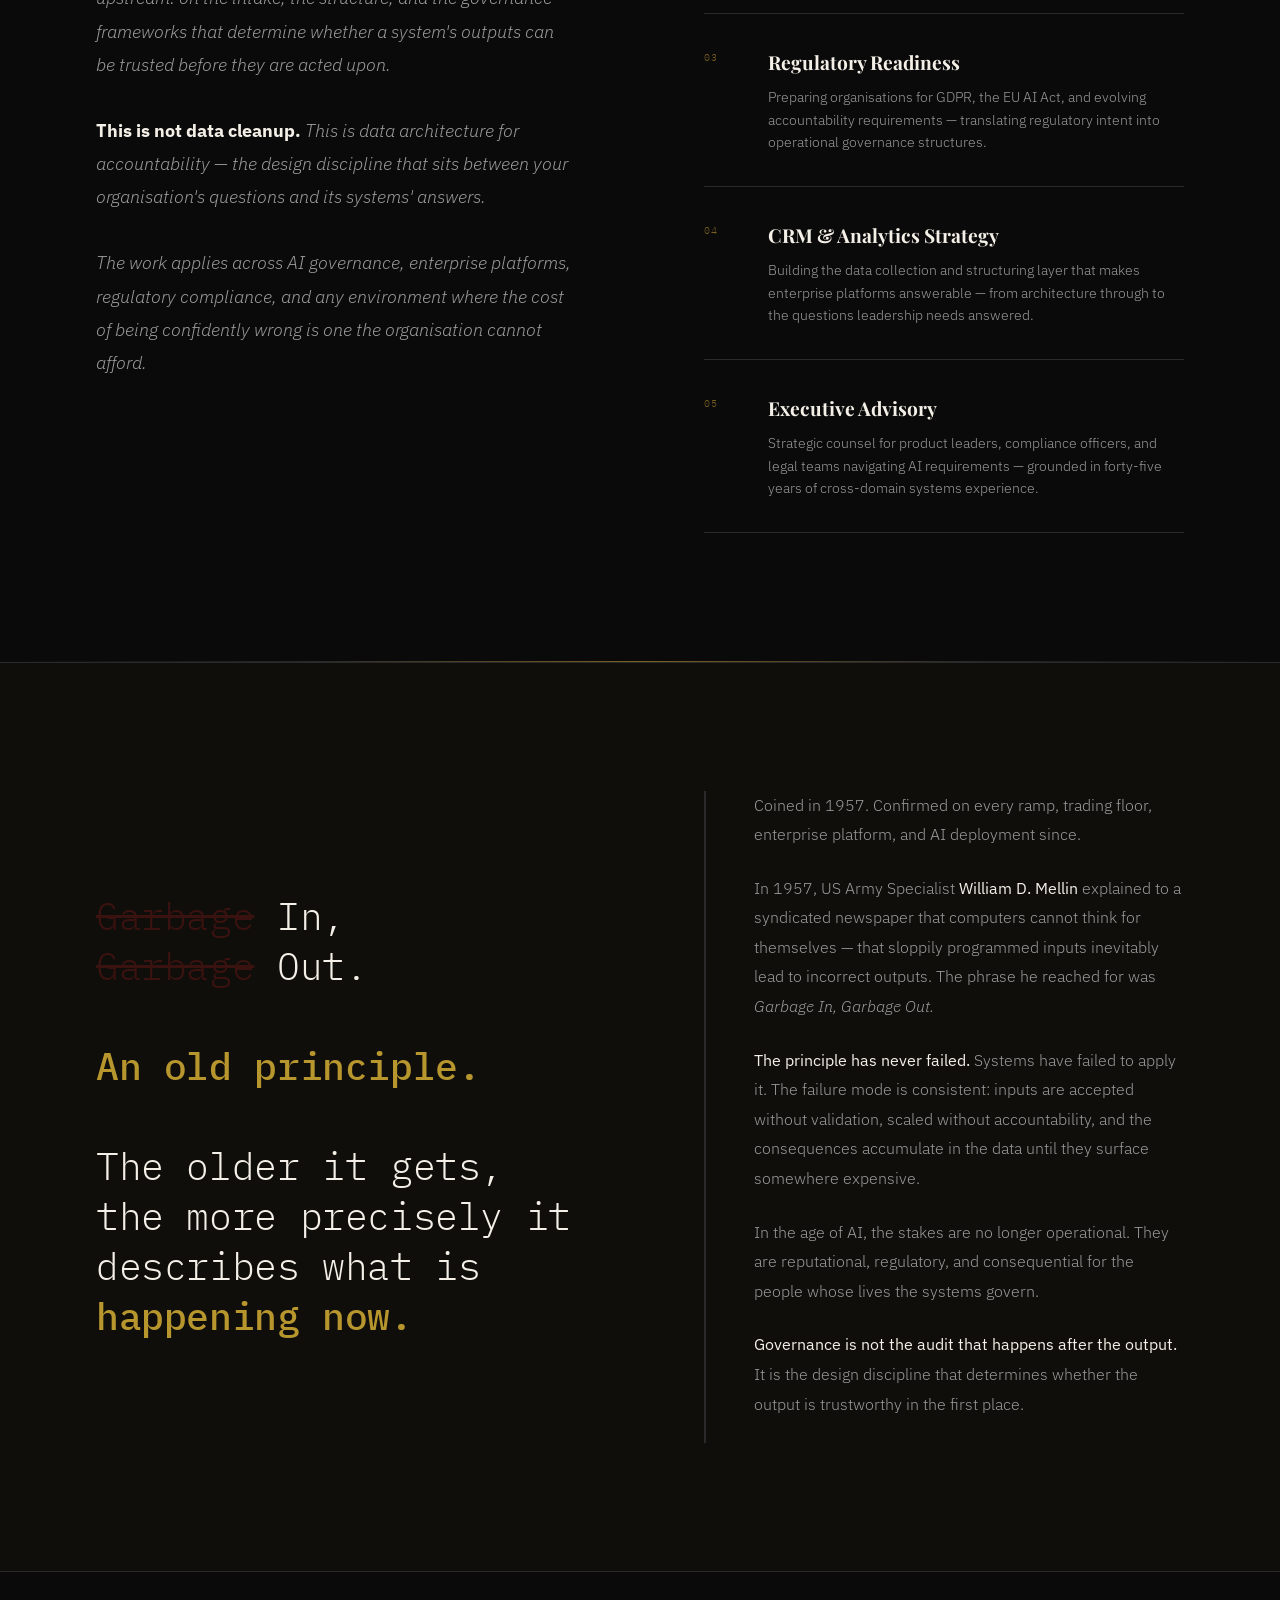
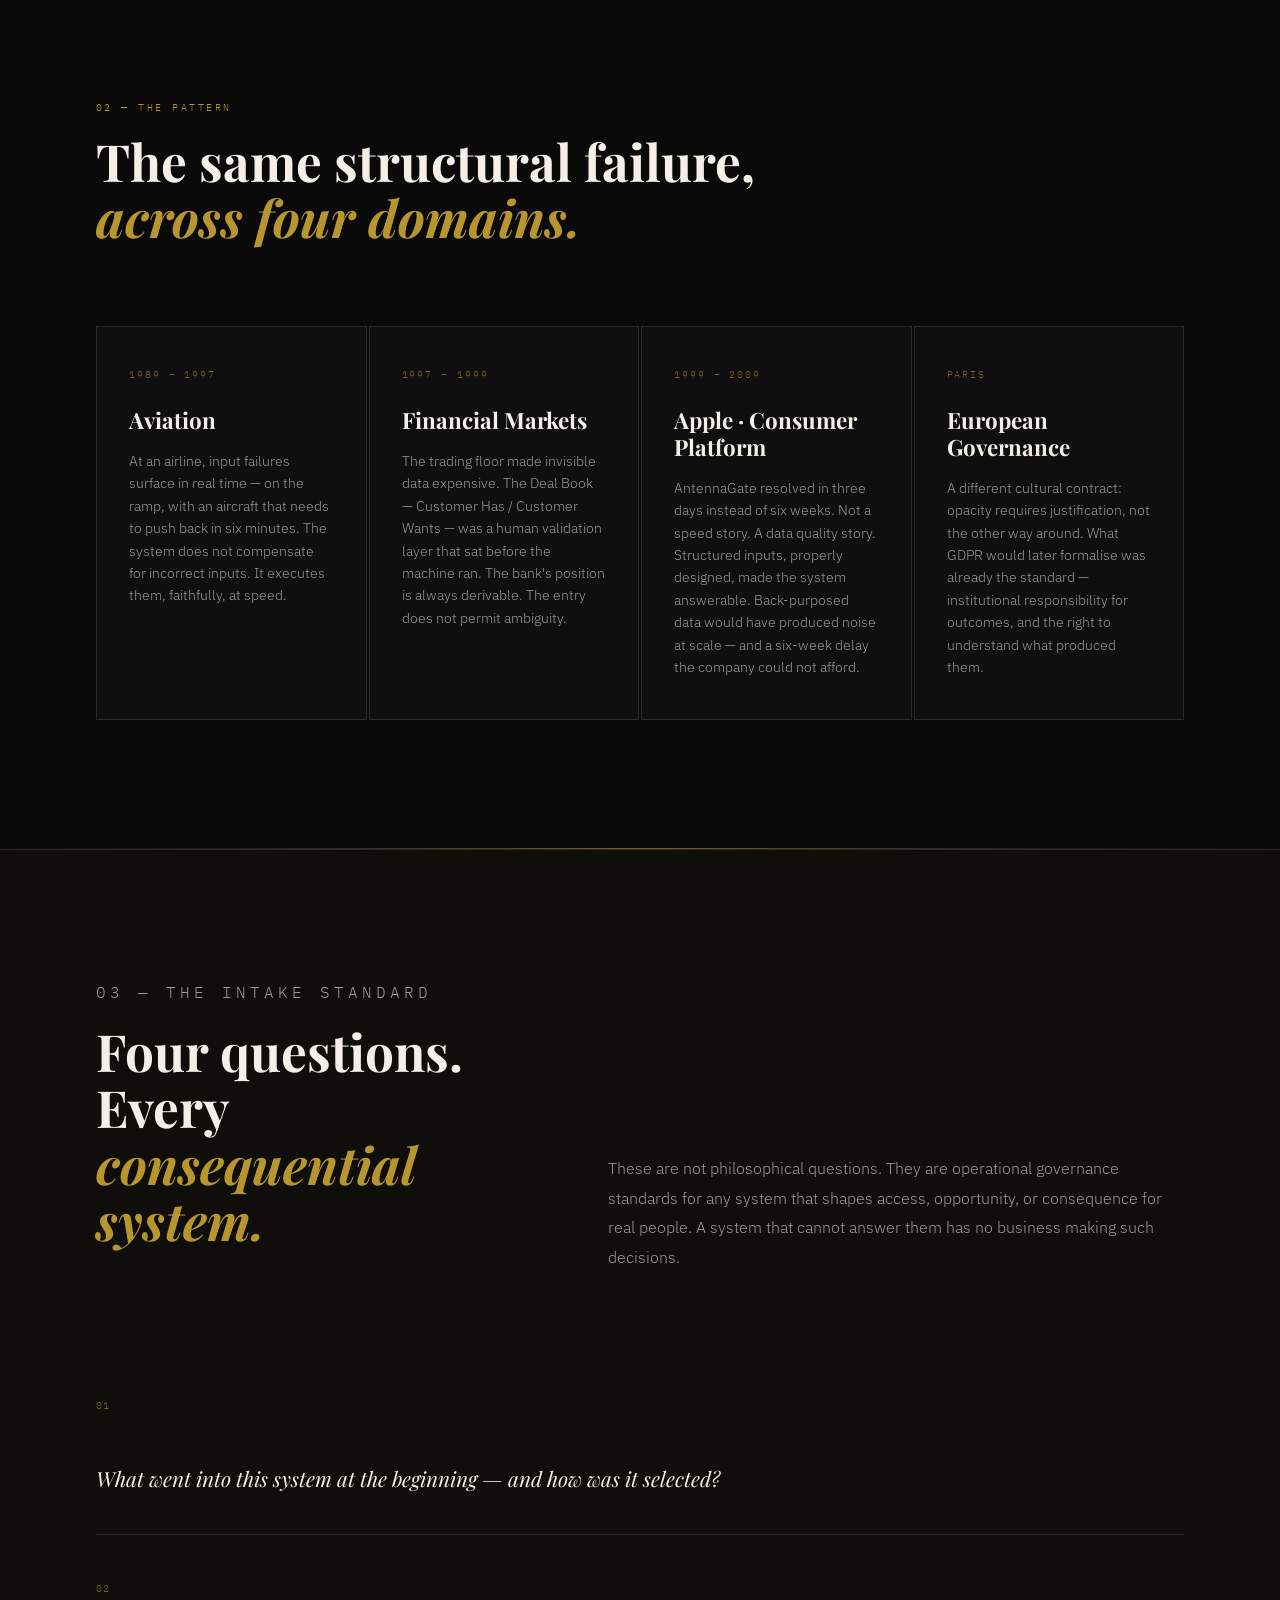
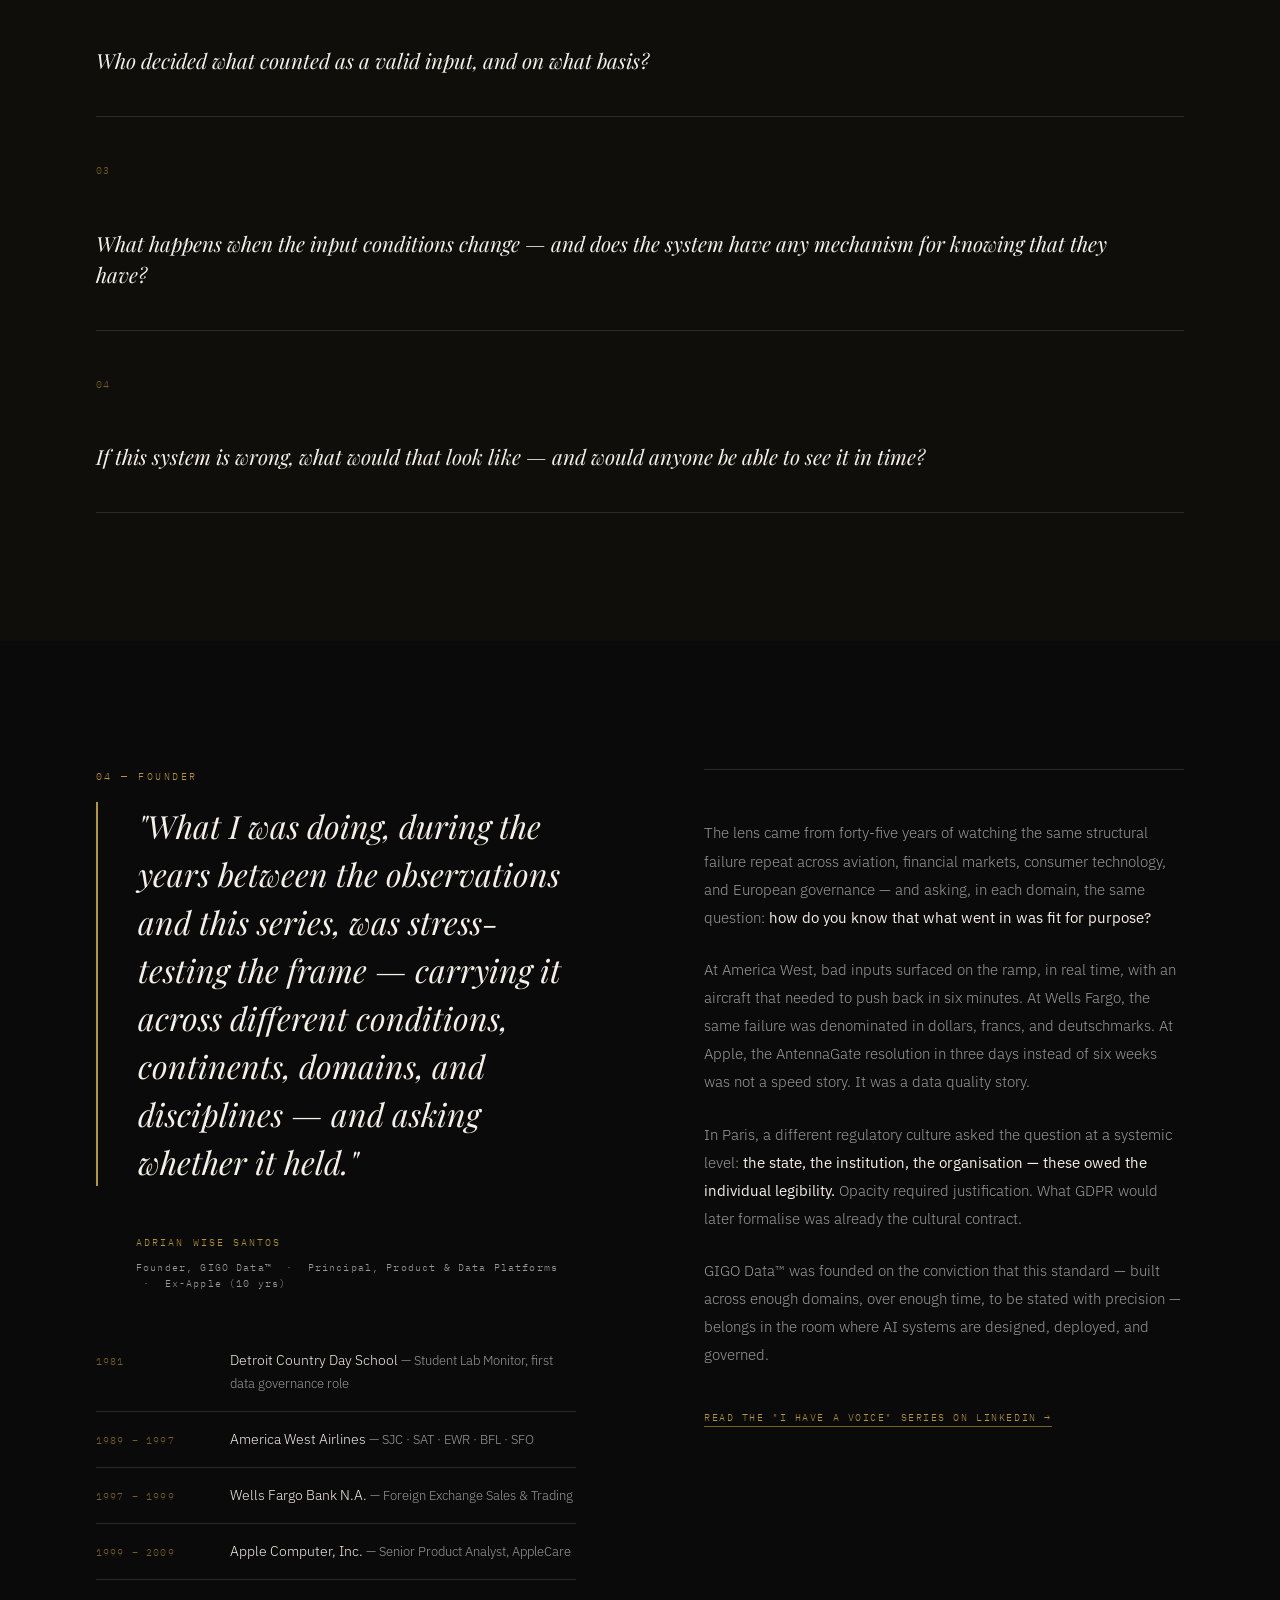
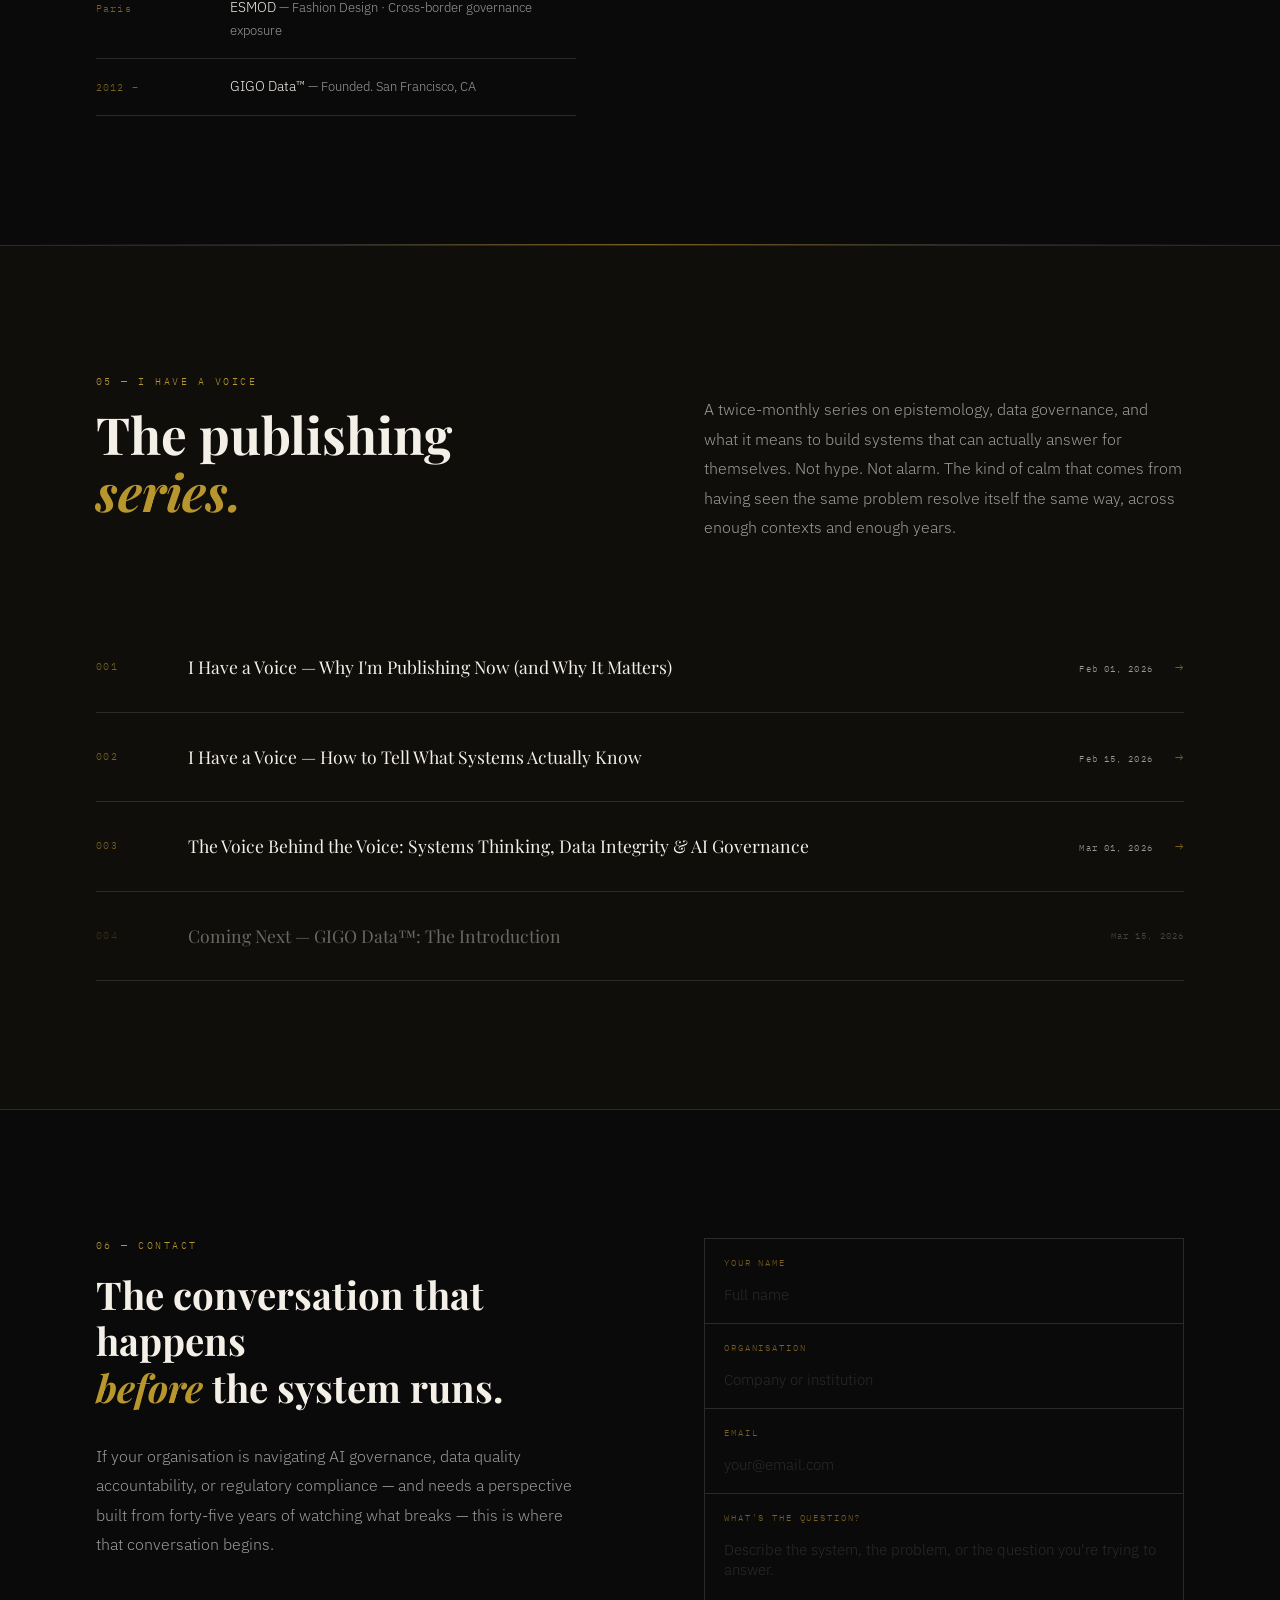
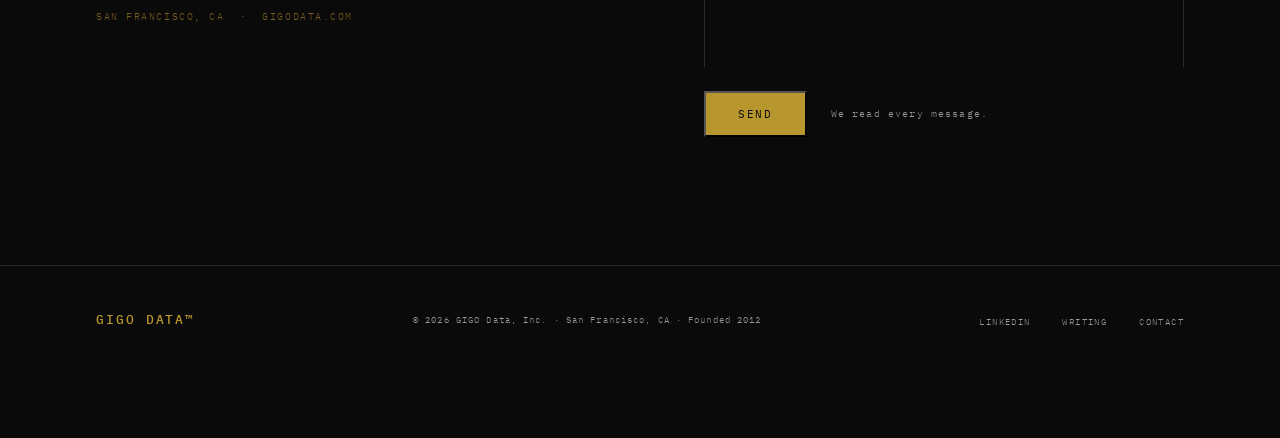
==== commit 8f47f78f: "Update index.html" ====
--- a/index.html
+++ b/index.html
@@ -1,1208 +1,1082 @@
 <!DOCTYPE html>
 <html lang="en">
 <head>
-  <meta charset="UTF-8" />
-  <meta name="viewport" content="width=device-width, initial-scale=1.0" />
-
-  <!-- ═══════════════════════════════════════════
-       PRIMARY META
-  ═══════════════════════════════════════════ -->
+  <meta charset="UTF-8">
+  <meta name="viewport" content="width=device-width, initial-scale=1.0">
   <title>GIGO Data™ — Data Quality. Governance. AI Integrity.</title>
-  <meta name="description" content="GIGO Data™ works with organisations that cannot discover the problem after the system runs. Data quality, AI governance, and regulatory readiness." />
-  <meta name="robots" content="index, follow" />
-  <meta name="author" content="Adrian Wise Santos, GIGO Data, Inc." />
-  <meta name="apple-mobile-web-app-title" content="GIGO Data, Inc." />
-  <meta name="keywords" content="GIGO Data, data quality, AI governance, data integrity, AI systems, regulatory readiness, GDPR compliance, EU AI Act, data quality architecture, CRM analytics, enterprise data, input quality, AI accountability, data governance consulting" />
-  <meta name="geo.region" content="FR" />
-  <meta name="geo.placename" content="Paris, France · San Francisco, CA" />
-
-  <!-- ═══════════════════════════════════════════
-       CANONICAL
-  ═══════════════════════════════════════════ -->
-  <link rel="canonical" href="https://www.gigodata.com/" />
-
-  <!-- ═══════════════════════════════════════════
-       OPEN GRAPH
-  ═══════════════════════════════════════════ -->
-  <meta property="og:title" content="GIGO Data™ — Data Quality. Governance. AI Integrity." />
-  <meta property="og:site_name" content="GIGO Data, Inc." />
-  <meta property="og:description" content="GIGO Data™ works with organisations that cannot afford to discover the problem after the system has already run. Data quality, AI governance, and regulatory readiness." />
-  <meta property="og:type" content="website" />
-  <meta property="og:url" content="https://www.gigodata.com/" />
-  <meta property="og:image" content="https://www.gigodata.com/opengraph/gigodata_og_preview.png" />
-  <meta property="og:image:secure_url" content="https://www.gigodata.com/opengraph/gigodata_og_preview.png" />
-  <meta property="og:image:width" content="1200" />
-  <meta property="og:image:height" content="630" />
-  <meta property="og:image:alt" content="GIGO Data, Inc. — Data Quality. Governance. AI Integrity." />
-  <meta property="og:locale" content="en_US" />
-
-  <!-- ═══════════════════════════════════════════
-       TWITTER / X CARD
-  ═══════════════════════════════════════════ -->
-  <meta name="twitter:card" content="summary_large_image" />
-  <meta name="twitter:site" content="@gigodata" />
-  <meta name="twitter:creator" content="@adriansantos" />
-  <meta name="twitter:title" content="GIGO Data™ — Data Quality. Governance. AI Integrity." />
-  <meta name="twitter:description" content="GIGO Data™ works with organisations that cannot afford to discover the problem after the system has already run." />
-  <meta name="twitter:image" content="https://www.gigodata.com/opengraph/gigodata_og_preview.png" />
-  <meta name="theme-color" content="#0a0a0a" />
-
-  <!-- ═══════════════════════════════════════════
-       FAVICONS & MANIFEST
-  ═══════════════════════════════════════════ -->
-  <link rel="icon" type="image/png" href="/favicon-96x96.png" sizes="96x96" />
-  <link rel="icon" type="image/svg+xml" href="/favicon.svg" />
-  <link rel="shortcut icon" href="/favicon.ico" />
-  <link rel="apple-touch-icon" href="/apple-touch-icon.png" />
-  <link rel="manifest" href="/site.webmanifest" />
-
-  <!-- ═══════════════════════════════════════════
-       PERFORMANCE: PRELOAD IMAGES
-  ═══════════════════════════════════════════ -->
-  <link rel="preload" as="image" href="/opengraph/gigodata_og_preview.png" />
-  <link rel="preload" as="image" href="/resources/media/icons/gigo-icon-512.png" />
-
-  <!-- ═══════════════════════════════════════════
-       FONTS
-  ═══════════════════════════════════════════ -->
-  <link rel="preconnect" href="https://fonts.googleapis.com" />
-  <link rel="preconnect" href="https://fonts.gstatic.com" crossorigin />
-  <link href="https://fonts.googleapis.com/css2?family=Playfair+Display:ital,wght@0,400;0,500;0,700;1,400;1,500;1,700&family=IBM+Plex+Sans:wght@300;400;500&family=IBM+Plex+Mono:wght@300;400;500&display=swap" rel="stylesheet" />
-
-  <!-- ═══════════════════════════════════════════
-       STRUCTURED DATA (JSON-LD)
-  ═══════════════════════════════════════════ -->
+
+  <meta name="description"
+        content="We clean the chaos out of data™ — GIGO Data, no mess, no stress, no loss. We never let garbage in our data — and we're built to get the garbage out of yours.">
+
+  <link rel="canonical" href="https://www.gigodata.com/">
+
+  <meta name="robots" content="index, follow">
+  <!-- ========================================================= -->
+  <!--  ICONS / MANIFEST                                         -->
+  <!-- ========================================================= -->
+  <link rel="icon" type="image/png" sizes="96x96" href="/favicon-96x96.png">
+  <link rel="icon" type="image/svg+xml" href="/favicon.svg">
+  <link rel="shortcut icon" href="/favicon.ico">
+  <link rel="apple-touch-icon" sizes="180x180" href="/apple-touch-icon.png">
+  <meta name="apple-mobile-web-app-title" content="GIGO Data, Inc.">
+  <link rel="manifest" href="/site.webmanifest">
+
+  <!-- ========================================================= -->
+  <!--  IMAGE PRELOAD FOR SCRAPERS                               -->
+  <!-- ========================================================= -->
+  <link rel="preload" as="image"
+        href="https://www.gigodata.com/opengraph/gigodata_og_preview.png">
+
+  <!-- ========================================================= -->
+  <!--  OPEN GRAPH (Facebook, LinkedIn, Slack, iMessage)         -->
+  <!-- ========================================================= -->
+  <meta property="og:title" content="GIGO Data™ — Data Quality. Governance. AI Integrity.">
+  <meta property="og:site_name" content="GIGO Data, Inc.">
+  <meta property="og:description"
+        content="We clean the chaos out of data™ — GIGO Data, no mess, no stress, no loss. We never let garbage in our data — and we're built to get the garbage out of yours.">
+  <meta property="og:type" content="website">
+  <meta property="og:url" content="https://www.gigodata.com/">
+  <meta property="og:image"
+        content="https://www.gigodata.com/opengraph/gigodata_og_preview.png">
+  <meta property="og:image:secure_url"
+        content="https://www.gigodata.com/opengraph/gigodata_og_preview.png">
+  <meta property="og:image:width" content="1200">
+  <meta property="og:image:height" content="630">
+  <meta property="og:image:alt"
+        content="GIGO Data, Inc. — We clean the chaos out of data™">
+
+  <!-- ========================================================= -->
+  <!--  TWITTER CARDS (Now X)                                   -->
+  <!-- ========================================================= -->
+  <meta name="twitter:card" content="summary_large_image">
+  <meta name="twitter:site" content="@gigodata">
+  <meta name="twitter:title" content="GIGO Data™ — Data Quality. Governance. AI Integrity.">
+  <meta name="twitter:description"
+        content="We clean the chaos out of data™ — GIGO Data, no mess, no stress, no loss.">
+  <meta name="twitter:image"
+        content="https://www.gigodata.com/opengraph/gigodata_og_preview.png">
+
+  <!-- ========================================================= -->
+  <!--  JSON-LD: SCHEMA.ORG                                      -->
+  <!-- ========================================================= -->
   <script type="application/ld+json">
   {
     "@context": "https://schema.org",
-    "@type": "ProfessionalService",
+    "@type": "Organization",
     "name": "GIGO Data, Inc.",
-    "alternateName": "GIGO Data™",
     "url": "https://www.gigodata.com/",
     "logo": "https://www.gigodata.com/opengraph/gigodata_og_preview.png",
-    "image": "https://www.gigodata.com/opengraph/gigodata_og_preview.png",
-    "description": "GIGO Data™ works with organisations that cannot afford to discover the problem after the system has already run. Data quality architecture, AI governance, and regulatory readiness.",
-    "foundingDate": "2012",
-    "founder": {
-      "@type": "Person",
-      "name": "Adrian Wise Santos",
-      "jobTitle": "Founder & Principal",
-      "alumniOf": [
-        {"@type": "Organization", "name": "Apple Computer, Inc."},
-        {"@type": "Organization", "name": "ESMOD Paris"}
-      ]
-    },
-    "address": [
-      {
-        "@type": "PostalAddress",
-        "addressLocality": "Paris",
-        "addressRegion": "Île-de-France",
-        "addressCountry": "FR"
-      },
-      {
-        "@type": "PostalAddress",
-        "addressLocality": "San Francisco",
-        "addressRegion": "CA",
-        "addressCountry": "US"
-      }
-    ],
-    "areaServed": "Worldwide",
-    "serviceType": ["Data Quality Consulting", "AI Governance", "Regulatory Readiness", "CRM & Analytics Strategy"],
+    "description": "We clean the chaos out of data™ — GIGO Data, no mess, no stress, no loss.",
     "sameAs": [
       "https://www.linkedin.com/company/gigo-data-consulting",
-      "https://www.linkedin.com/in/adriansantos/",
-      "https://twitter.com/gigodata",
-      "https://x.com/gigodata"
-    ],
-    "knowsAbout": [
-      "Data Quality",
-      "AI Governance",
-      "Regulatory Compliance",
-      "GDPR",
-      "EU AI Act",
-      "Data Integrity",
-      "Systems Thinking",
-      "Input Quality"
+      "https://twitter.com/gigodata"
     ]
   }
   </script>
-
-  <!-- ═══════════════════════════════════════════
-       STYLES
-  ═══════════════════════════════════════════ -->
+  <!--
+    CSP NOTE: If you apply a strict Content-Security-Policy (e.g. from index.html),
+    you must add these allowances or Google Fonts will be blocked:
+      style-src  'self' 'unsafe-inline' https://fonts.googleapis.com;
+      font-src   'self' https://fonts.gstatic.com;
+  -->
+  <link rel="preconnect" href="https://fonts.googleapis.com">
+  <link rel="preconnect" href="https://fonts.gstatic.com" crossorigin>
+  <link href="https://fonts.googleapis.com/css2?family=Playfair+Display:ital,wght@0,400;0,700;0,900;1,400;1,700&family=IBM+Plex+Mono:wght@300;400;500&family=IBM+Plex+Sans:ital,wght@0,300;0,400;0,500;1,300;1,400&display=swap" rel="stylesheet">
+
   <style>
-    /* ─── RESET & ROOT ─────────────────────────── */
+    :root {
+      --black:       #0a0a0a;
+      --off-white:   #f4f0e8;
+      --warm-white:  #faf8f3;
+      --cream:       #ece8de;
+      --gold:        #b8962e;
+      --gold-light:  #d4af5a;
+      --gold-dim:    #7a6020;
+      --red:         #8b1a1a;
+      --mid-gray:    #4a4a4a;
+      --light-gray:  #9a9a9a;
+      --rule:        #2a2a2a;
+    }
+
     *, *::before, *::after { box-sizing: border-box; margin: 0; padding: 0; }
 
-    :root {
-      --black:        #0a0a0a;
-      --off-white:    #f4f0e8;
-      --warm-white:   #faf8f3;
-      --cream:        #ece8de;
-      --gold:         #b8962e;
-      --gold-light:   #d4af5a;
-      --rule:         #2a2a2a;
-      --text-muted:   #b0a898;
-      --red:          #8b1a1a;
-      --font-serif:   'Playfair Display', serif;
-      --font-sans:    'IBM Plex Sans', sans-serif;
-      --font-mono:    'IBM Plex Mono', monospace;
-      --section-pad:  8rem;
-      --nav-h:        80px;
-    }
-
-    html { scroll-behavior: smooth; font-size: 16px; }
+    html { scroll-behavior: smooth; }
 
     body {
       background: var(--black);
       color: var(--off-white);
-      font-family: var(--font-sans);
+      font-family: 'IBM Plex Sans', sans-serif;
       font-weight: 300;
       line-height: 1.7;
-      -webkit-font-smoothing: antialiased;
       overflow-x: hidden;
     }
 
-    a { color: inherit; text-decoration: none; }
-    img { display: block; max-width: 100%; }
-    ul, ol { list-style: none; }
-
-    /* ─── SCROLL REVEAL ────────────────────────── */
-    .reveal { opacity: 0; transform: translateY(24px); transition: opacity 0.7s ease, transform 0.7s ease; }
-    .reveal.visible { opacity: 1; transform: translateY(0); }
+    /* ── GRAIN OVERLAY ── */
+    body::before {
+      content: '';
+      position: fixed;
+      inset: 0;
+      background-image: url("data:image/svg+xml,%3Csvg viewBox='0 0 512 512' xmlns='http://www.w3.org/2000/svg'%3E%3Cfilter id='noise'%3E%3CfeTurbulence type='fractalNoise' baseFrequency='0.75' numOctaves='4' stitchTiles='stitch'/%3E%3C/filter%3E%3Crect width='100%25' height='100%25' filter='url(%23noise)' opacity='0.035'/%3E%3C/svg%3E");
+      pointer-events: none;
+      z-index: 9999;
+      opacity: 0.4;
+    }
+
+    /* ── NAVIGATION ── */
+    nav {
+      position: fixed;
+      top: 0;
+      left: 0;
+      right: 0;
+      z-index: 100;
+      padding: 0 4rem;
+      height: 64px;
+      display: flex;
+      align-items: center;
+      justify-content: space-between;
+      background: rgba(10,10,10,0.92);
+      backdrop-filter: blur(12px);
+      border-bottom: 1px solid var(--rule);
+    }
+
+    .nav-logo {
+      font-family: 'IBM Plex Mono', monospace;
+      font-weight: 500;
+      font-size: 0.95rem;
+      letter-spacing: 0.12em;
+      color: var(--gold);
+      text-decoration: none;
+      text-transform: uppercase;
+    }
+
+    .nav-logo span {
+      color: var(--off-white);
+      opacity: 0.5;
+    }
+
+    .nav-links {
+      display: flex;
+      gap: 2.5rem;
+      list-style: none;
+    }
+
+    .nav-links a {
+      font-family: 'IBM Plex Mono', monospace;
+      font-size: 0.7rem;
+      letter-spacing: 0.15em;
+      text-transform: uppercase;
+      color: var(--light-gray);
+      text-decoration: none;
+      transition: color 0.2s;
+    }
+
+    .nav-links a:hover { color: var(--gold); }
+
+    /* ── HERO ── */
+    #hero {
+      min-height: 100vh;
+      display: grid;
+      grid-template-columns: 1fr 1fr;
+      position: relative;
+      overflow: hidden;
+    }
+
+    .hero-left {
+      display: flex;
+      flex-direction: column;
+      justify-content: flex-end;
+      padding: 9rem 5rem 6rem 6rem;
+      position: relative;
+      z-index: 2;
+    }
+
+    .hero-overline {
+      font-family: 'IBM Plex Mono', monospace;
+      font-size: 0.65rem;
+      letter-spacing: 0.25em;
+      text-transform: uppercase;
+      color: var(--gold);
+      margin-bottom: 2rem;
+      opacity: 0;
+      animation: fadeUp 0.8s ease forwards 0.3s;
+    }
+
+    .hero-title {
+      font-family: 'Playfair Display', serif;
+      font-size: clamp(3.5rem, 6vw, 7rem);
+      font-weight: 900;
+      line-height: 0.95;
+      letter-spacing: -0.02em;
+      color: var(--off-white);
+      margin-bottom: 1.5rem;
+      opacity: 0;
+      animation: fadeUp 0.9s ease forwards 0.5s;
+    }
+
+    .hero-title em {
+      font-style: italic;
+      color: var(--gold);
+    }
+
+    .hero-rule {
+      width: 60px;
+      height: 1px;
+      background: var(--gold);
+      margin-bottom: 2rem;
+      opacity: 0;
+      animation: expandRule 0.8s ease forwards 0.8s;
+      transform-origin: left;
+    }
+
+    .hero-sub {
+      font-size: 1.05rem;
+      font-weight: 300;
+      line-height: 1.75;
+      color: var(--light-gray);
+      max-width: 420px;
+      opacity: 0;
+      animation: fadeUp 0.9s ease forwards 1s;
+    }
+
+    .hero-sub strong {
+      color: var(--off-white);
+      font-weight: 400;
+    }
+
+    .hero-cta {
+      margin-top: 3rem;
+      display: flex;
+      gap: 1.5rem;
+      align-items: center;
+      opacity: 0;
+      animation: fadeUp 0.9s ease forwards 1.2s;
+    }
+
+    .btn-primary {
+      font-family: 'IBM Plex Mono', monospace;
+      font-size: 0.7rem;
+      letter-spacing: 0.15em;
+      text-transform: uppercase;
+      color: var(--black);
+      background: var(--gold);
+      padding: 0.9rem 2rem;
+      text-decoration: none;
+      transition: background 0.2s, transform 0.2s;
+    }
+
+    .btn-primary:hover {
+      background: var(--gold-light);
+      transform: translateY(-1px);
+    }
+
+    .btn-secondary {
+      font-family: 'IBM Plex Mono', monospace;
+      font-size: 0.7rem;
+      letter-spacing: 0.15em;
+      text-transform: uppercase;
+      color: var(--light-gray);
+      text-decoration: none;
+      border-bottom: 1px solid var(--rule);
+      padding-bottom: 2px;
+      transition: color 0.2s, border-color 0.2s;
+    }
+
+    .btn-secondary:hover {
+      color: var(--gold);
+      border-color: var(--gold);
+    }
+
+    /* Hero right — typographic statement panel */
+    .hero-right {
+      position: relative;
+      display: flex;
+      align-items: center;
+      justify-content: center;
+      border-left: 1px solid var(--rule);
+      overflow: hidden;
+      opacity: 0;
+      animation: fadeIn 1.2s ease forwards 0.8s;
+    }
+
+    .hero-right-inner {
+      padding: 4rem;
+      position: relative;
+      z-index: 2;
+    }
+
+    .axiom {
+      font-family: 'Playfair Display', serif;
+      font-size: clamp(1.2rem, 2.2vw, 2rem);
+      font-weight: 400;
+      font-style: italic;
+      line-height: 1.5;
+      color: var(--off-white);
+      opacity: 0.85;
+      border-left: 2px solid var(--gold);
+      padding-left: 2rem;
+      margin-bottom: 3.5rem;
+    }
+
+    .axiom-attr {
+      font-family: 'IBM Plex Mono', monospace;
+      font-size: 0.62rem;
+      letter-spacing: 0.15em;
+      text-transform: uppercase;
+      color: var(--gold-dim);
+      margin-top: 1rem;
+      padding-left: 2rem;
+      display: block;
+    }
+
+    .hero-stat-grid {
+      display: grid;
+      grid-template-columns: 1fr 1fr;
+      gap: 2px;
+      margin-top: 4rem;
+    }
+
+    .hero-stat {
+      background: rgba(255,255,255,0.03);
+      border: 1px solid var(--rule);
+      padding: 1.5rem;
+    }
+
+    .hero-stat-number {
+      font-family: 'Playfair Display', serif;
+      font-size: 2.5rem;
+      font-weight: 700;
+      color: var(--gold);
+      line-height: 1;
+      margin-bottom: 0.5rem;
+    }
+
+    .hero-stat-label {
+      font-family: 'IBM Plex Mono', monospace;
+      font-size: 0.6rem;
+      letter-spacing: 0.15em;
+      text-transform: uppercase;
+      color: var(--light-gray);
+    }
+
+    /* background grid lines */
+    .hero-right::before {
+      content: '';
+      position: absolute;
+      inset: 0;
+      background-image:
+        linear-gradient(rgba(184,150,46,0.04) 1px, transparent 1px),
+        linear-gradient(90deg, rgba(184,150,46,0.04) 1px, transparent 1px);
+      background-size: 60px 60px;
+    }
+
+    /* ── DIVIDER ── */
+    .section-divider {
+      height: 1px;
+      background: linear-gradient(90deg, transparent, var(--rule), var(--gold-dim), var(--rule), transparent);
+      margin: 0;
+    }
+
+    /* ── PRINCIPLE STRIP ── */
+    #principle {
+      background: var(--gold);
+      padding: 1.5rem 6rem;
+      display: flex;
+      align-items: center;
+      justify-content: space-between;
+      gap: 3rem;
+      overflow: hidden;
+    }
+
+    .principle-text {
+      font-family: 'IBM Plex Mono', monospace;
+      font-size: 0.75rem;
+      letter-spacing: 0.18em;
+      text-transform: uppercase;
+      color: var(--black);
+      white-space: nowrap;
+      animation: marquee 24s linear infinite;
+    }
+
+    @keyframes marquee {
+      0% { transform: translateX(0); }
+      100% { transform: translateX(-50%); }
+    }
+
+    .principle-strip-inner {
+      display: flex;
+      gap: 6rem;
+      width: max-content;
+    }
+
+    /* ── SECTION BASE ── */
+    section {
+      position: relative;
+    }
+
+    .section-inner {
+      max-width: 1280px;
+      margin: 0 auto;
+      padding: 0 6rem;
+    }
+
+    .section-label {
+      font-family: 'IBM Plex Mono', monospace;
+      font-size: 0.62rem;
+      letter-spacing: 0.25em;
+      text-transform: uppercase;
+      color: var(--gold);
+      margin-bottom: 1rem;
+    }
+
+    h2 {
+      font-family: 'Playfair Display', serif;
+      font-size: clamp(2.2rem, 4vw, 4rem);
+      font-weight: 700;
+      line-height: 1.1;
+      color: var(--off-white);
+      margin-bottom: 1.5rem;
+    }
+
+    h2 em {
+      font-style: italic;
+      color: var(--gold);
+    }
+
+    /* ── WHAT WE DO ── */
+    #what {
+      padding: 8rem 0;
+      background: var(--black);
+    }
+
+    .what-grid {
+      display: grid;
+      grid-template-columns: 1fr 1fr;
+      gap: 8rem;
+      margin-top: 5rem;
+      align-items: start;
+    }
+
+    .what-intro {
+      font-size: 1.15rem;
+      line-height: 1.8;
+      color: var(--light-gray);
+      font-style: italic;
+    }
+
+    .what-intro strong {
+      color: var(--off-white);
+      font-style: normal;
+    }
+
+    .what-intro p + p {
+      margin-top: 1.5rem;
+    }
+
+    .services-list {
+      list-style: none;
+      border-top: 1px solid var(--rule);
+    }
+
+    .service-item {
+      border-bottom: 1px solid var(--rule);
+      padding: 2rem 0;
+      display: grid;
+      grid-template-columns: auto 1fr;
+      gap: 2rem;
+      align-items: start;
+      cursor: default;
+      transition: background 0.2s;
+    }
+
+    .service-item:hover .service-name {
+      color: var(--gold);
+    }
+
+    .service-num {
+      font-family: 'IBM Plex Mono', monospace;
+      font-size: 0.62rem;
+      letter-spacing: 0.1em;
+      color: var(--gold-dim);
+      padding-top: 4px;
+      min-width: 2rem;
+    }
+
+    .service-name {
+      font-family: 'Playfair Display', serif;
+      font-size: 1.2rem;
+      font-weight: 700;
+      color: var(--off-white);
+      margin-bottom: 0.5rem;
+      transition: color 0.2s;
+    }
+
+    .service-desc {
+      font-size: 0.85rem;
+      color: var(--light-gray);
+      line-height: 1.65;
+    }
+
+    /* ── THE PRINCIPLE ── */
+    #the-principle {
+      padding: 8rem 0;
+      background: #0f0e0b;
+      border-top: 1px solid var(--rule);
+      border-bottom: 1px solid var(--rule);
+    }
+
+    .principle-layout {
+      display: grid;
+      grid-template-columns: 1fr 1fr;
+      gap: 8rem;
+      align-items: center;
+    }
+
+    .principle-mono {
+      font-family: 'IBM Plex Mono', monospace;
+      font-size: clamp(1.8rem, 3vw, 3.5rem);
+      font-weight: 300;
+      line-height: 1.3;
+      color: var(--off-white);
+      letter-spacing: -0.01em;
+    }
+
+    .principle-mono .highlight {
+      color: var(--gold);
+      font-weight: 500;
+    }
+
+    .principle-mono .strikethrough {
+      text-decoration: line-through;
+      opacity: 0.35;
+      color: var(--red);
+    }
+
+    .principle-body {
+      border-left: 2px solid var(--rule);
+      padding-left: 3rem;
+    }
+
+    .principle-body p {
+      font-size: 1rem;
+      color: var(--light-gray);
+      line-height: 1.85;
+      margin-bottom: 1.5rem;
+    }
+
+    .principle-body p strong {
+      color: var(--off-white);
+      font-weight: 400;
+    }
+
+    /* ── WHY THIS MATTERS ── */
+    #why {
+      padding: 8rem 0;
+    }
+
+    .domain-grid {
+      display: grid;
+      grid-template-columns: repeat(4, 1fr);
+      gap: 2px;
+      margin-top: 5rem;
+    }
+
+    .domain-card {
+      background: rgba(255,255,255,0.02);
+      border: 1px solid var(--rule);
+      padding: 2.5rem 2rem;
+      position: relative;
+      transition: border-color 0.3s, background 0.3s;
+      overflow: hidden;
+    }
+
+    .domain-card::before {
+      content: '';
+      position: absolute;
+      top: 0;
+      left: 0;
+      right: 0;
+      height: 2px;
+      background: var(--gold);
+      transform: scaleX(0);
+      transform-origin: left;
+      transition: transform 0.4s ease;
+    }
+
+    .domain-card:hover::before {
+      transform: scaleX(1);
+    }
+
+    .domain-card:hover {
+      background: rgba(184,150,46,0.04);
+      border-color: var(--gold-dim);
+    }
+
+    .domain-year {
+      font-family: 'IBM Plex Mono', monospace;
+      font-size: 0.6rem;
+      letter-spacing: 0.2em;
+      text-transform: uppercase;
+      color: var(--gold-dim);
+      margin-bottom: 1.5rem;
+    }
+
+    .domain-name {
+      font-family: 'Playfair Display', serif;
+      font-size: 1.4rem;
+      font-weight: 700;
+      color: var(--off-white);
+      line-height: 1.2;
+      margin-bottom: 1rem;
+    }
+
+    .domain-lesson {
+      font-size: 0.85rem;
+      color: var(--light-gray);
+      line-height: 1.65;
+    }
+
+    /* ── THE STANDARD ── */
+    #standard {
+      padding: 8rem 0;
+      background: #0f0e0b;
+      border-top: 1px solid var(--rule);
+    }
+
+    .questions-header {
+      display: grid;
+      grid-template-columns: 1fr 1.5fr;
+      gap: 8rem;
+      margin-bottom: 5rem;
+      align-items: end;
+    }
+
+    .questions-header p {
+      font-size: 1rem;
+      color: var(--light-gray);
+      line-height: 1.85;
+    }
+
+    .questions-list {
+      list-style: none;
+      counter-reset: q;
+    }
+
+    .question-item {
+      counter-increment: q;
+      border-bottom: 1px solid var(--rule);
+      padding: 2.5rem 0;
+      display: grid;
+      grid-template-columns: auto 1fr;
+      gap: 3rem;
+      align-items: start;
+    }
+
+    .question-item::before {
+      content: counter(q, decimal-leading-zero);
+      font-family: 'IBM Plex Mono', monospace;
+      font-size: 0.6rem;
+      letter-spacing: 0.12em;
+      color: var(--gold-dim);
+      padding-top: 6px;
+    }
+
+    .question-text {
+      font-family: 'Playfair Display', serif;
+      font-size: 1.3rem;
+      font-weight: 400;
+      font-style: italic;
+      color: var(--off-white);
+      line-height: 1.5;
+    }
+
+    /* ── FOUNDER ── */
+    #founder {
+      padding: 8rem 0;
+    }
+
+    .founder-layout {
+      display: grid;
+      grid-template-columns: 1fr 1fr;
+      gap: 8rem;
+      align-items: start;
+    }
+
+    .founder-quote {
+      font-family: 'Playfair Display', serif;
+      font-size: clamp(1.4rem, 2.5vw, 2rem);
+      font-weight: 400;
+      font-style: italic;
+      line-height: 1.5;
+      color: var(--off-white);
+      border-left: 2px solid var(--gold);
+      padding-left: 2.5rem;
+      margin-bottom: 3rem;
+    }
+
+    .founder-name {
+      font-family: 'IBM Plex Mono', monospace;
+      font-size: 0.65rem;
+      letter-spacing: 0.2em;
+      text-transform: uppercase;
+      color: var(--gold);
+      margin-bottom: 0.5rem;
+      padding-left: 2.5rem;
+    }
+
+    .founder-title {
+      font-family: 'IBM Plex Mono', monospace;
+      font-size: 0.6rem;
+      letter-spacing: 0.12em;
+      color: var(--light-gray);
+      padding-left: 2.5rem;
+    }
+
+    .founder-bio {
+      border-top: 1px solid var(--rule);
+      padding-top: 3rem;
+    }
+
+    .founder-bio p {
+      font-size: 0.95rem;
+      color: var(--light-gray);
+      line-height: 1.85;
+      margin-bottom: 1.5rem;
+    }
+
+    .founder-bio p strong {
+      color: var(--off-white);
+      font-weight: 400;
+    }
+
+    .career-track {
+      margin-top: 2.5rem;
+      display: flex;
+      flex-direction: column;
+      gap: 0;
+    }
+
+    .career-item {
+      display: grid;
+      grid-template-columns: 110px 1fr;
+      gap: 1.5rem;
+      padding: 1rem 0;
+      border-bottom: 1px solid var(--rule);
+      align-items: baseline;
+    }
+
+    .career-year {
+      font-family: 'IBM Plex Mono', monospace;
+      font-size: 0.6rem;
+      letter-spacing: 0.12em;
+      color: var(--gold-dim);
+    }
+
+    .career-place {
+      font-size: 0.85rem;
+      color: var(--off-white);
+    }
+
+    .career-place span {
+      color: var(--light-gray);
+      font-size: 0.8rem;
+    }
+
+    /* ── VOICE / WRITING ── */
+    #voice {
+      padding: 8rem 0;
+      background: #0f0e0b;
+      border-top: 1px solid var(--rule);
+      border-bottom: 1px solid var(--rule);
+    }
+
+    .voice-header {
+      display: grid;
+      grid-template-columns: 1fr 1fr;
+      gap: 8rem;
+      align-items: end;
+      margin-bottom: 5rem;
+    }
+
+    .voice-intro {
+      font-size: 1rem;
+      color: var(--light-gray);
+      line-height: 1.85;
+    }
+
+    .articles-list {
+      list-style: none;
+    }
+
+    .article-item {
+      border-bottom: 1px solid var(--rule);
+    }
+
+    .article-link {
+      display: grid;
+      grid-template-columns: 60px 1fr auto;
+      gap: 2rem;
+      padding: 2rem 0;
+      text-decoration: none;
+      align-items: center;
+      transition: background 0.2s;
+    }
+
+    .article-link:hover .article-title {
+      color: var(--gold);
+    }
+
+    .article-num {
+      font-family: 'IBM Plex Mono', monospace;
+      font-size: 0.6rem;
+      letter-spacing: 0.15em;
+      color: var(--gold-dim);
+    }
+
+    .article-title {
+      font-family: 'Playfair Display', serif;
+      font-size: 1.1rem;
+      color: var(--off-white);
+      transition: color 0.2s;
+      line-height: 1.4;
+    }
+
+    .article-date {
+      font-family: 'IBM Plex Mono', monospace;
+      font-size: 0.58rem;
+      letter-spacing: 0.12em;
+      color: var(--light-gray);
+      white-space: nowrap;
+    }
+
+    .article-arrow {
+      color: var(--gold-dim);
+      font-size: 0.9rem;
+      margin-left: 1rem;
+    }
+
+    /* ── CONTACT / FOOTER ── */
+    #contact {
+      padding: 8rem 0 4rem;
+    }
+
+    .contact-grid {
+      display: grid;
+      grid-template-columns: 1fr 1fr;
+      gap: 8rem;
+      margin-bottom: 8rem;
+    }
+
+    .contact-statement {
+      font-family: 'Playfair Display', serif;
+      font-size: clamp(1.8rem, 3vw, 3rem);
+      font-weight: 700;
+      line-height: 1.2;
+      color: var(--off-white);
+      margin-bottom: 2rem;
+    }
+
+    .contact-statement em {
+      color: var(--gold);
+      font-style: italic;
+    }
+
+    .contact-body {
+      font-size: 1rem;
+      color: var(--light-gray);
+      line-height: 1.85;
+      margin-bottom: 3rem;
+    }
+
+    .contact-form {
+      display: flex;
+      flex-direction: column;
+      gap: 0;
+    }
+
+    .form-field {
+      border: 1px solid var(--rule);
+      border-bottom: none;
+      position: relative;
+    }
+
+    .form-field:last-of-type {
+      border-bottom: 1px solid var(--rule);
+    }
+
+    .form-field label {
+      font-family: 'IBM Plex Mono', monospace;
+      font-size: 0.58rem;
+      letter-spacing: 0.2em;
+      text-transform: uppercase;
+      color: var(--gold-dim);
+      position: absolute;
+      top: 1rem;
+      left: 1.2rem;
+    }
+
+    .form-field input,
+    .form-field textarea {
+      width: 100%;
+      background: transparent;
+      border: none;
+      outline: none;
+      color: var(--off-white);
+      font-family: 'IBM Plex Sans', sans-serif;
+      font-size: 0.95rem;
+      font-weight: 300;
+      padding: 2.8rem 1.2rem 1.2rem;
+      resize: none;
+    }
+
+    .form-field input::placeholder,
+    .form-field textarea::placeholder {
+      color: var(--rule);
+    }
+
+    .form-submit {
+      margin-top: 1.5rem;
+      display: flex;
+      gap: 1.5rem;
+      align-items: center;
+    }
+
+    footer {
+      border-top: 1px solid var(--rule);
+      padding: 2.5rem 6rem;
+      display: flex;
+      align-items: center;
+      justify-content: space-between;
+    }
+
+    .footer-logo {
+      font-family: 'IBM Plex Mono', monospace;
+      font-weight: 500;
+      font-size: 0.8rem;
+      letter-spacing: 0.15em;
+      color: var(--gold);
+      text-transform: uppercase;
+    }
+
+    .footer-copy {
+      font-family: 'IBM Plex Mono', monospace;
+      font-size: 0.58rem;
+      letter-spacing: 0.12em;
+      color: var(--light-gray);
+    }
+
+    .footer-links {
+      display: flex;
+      gap: 2rem;
+      list-style: none;
+    }
+
+    .footer-links a {
+      font-family: 'IBM Plex Mono', monospace;
+      font-size: 0.58rem;
+      letter-spacing: 0.15em;
+      text-transform: uppercase;
+      color: var(--light-gray);
+      text-decoration: none;
+      transition: color 0.2s;
+    }
+
+    .footer-links a:hover { color: var(--gold); }
+
+    /* ── ANIMATIONS ── */
+    @keyframes fadeUp {
+      from { opacity: 0; transform: translateY(20px); }
+      to   { opacity: 1; transform: translateY(0); }
+    }
+
+    @keyframes fadeIn {
+      from { opacity: 0; }
+      to   { opacity: 1; }
+    }
+
+    @keyframes expandRule {
+      from { opacity: 0; transform: scaleX(0); }
+      to   { opacity: 1; transform: scaleX(1); }
+    }
+
+    /* Scroll-reveal utility */
+    .reveal {
+      opacity: 1;
+      transform: none;
+      transition: none;
+    }
+
+    .reveal.visible {
+      opacity: 1;
+      transform: none;
+    }
+
     .reveal-delay-1 { transition-delay: 0.1s; }
     .reveal-delay-2 { transition-delay: 0.2s; }
     .reveal-delay-3 { transition-delay: 0.3s; }
     .reveal-delay-4 { transition-delay: 0.4s; }
 
-    /* ─── NAVIGATION ───────────────────────────── */
-    nav {
-      position: fixed;
-      top: 0; left: 0; right: 0;
-      height: var(--nav-h);
-      z-index: 1000;
-      background: rgba(10,10,10,0.92);
-      backdrop-filter: blur(12px);
-      -webkit-backdrop-filter: blur(12px);
-      border-bottom: 1px solid var(--rule);
-      display: flex;
-      align-items: center;
-      justify-content: space-between;
-      padding: 0 2.5rem;
-    }
-
-    .nav-logo {
-      font-family: var(--font-mono);
-      font-size: clamp(0.85rem, 1.2vw, 1.35rem);
-      font-weight: 500;
-      letter-spacing: 0.18em;
-      text-transform: uppercase;
-      color: var(--off-white);
-      transition: color 0.2s;
-    }
-    .nav-logo:hover { color: var(--gold); }
-
-    .nav-links {
-      display: flex;
-      gap: 2.5rem;
-      align-items: center;
-    }
-    .nav-links a {
-      font-family: var(--font-mono);
-      font-size: clamp(0.6rem, 0.7vw, 0.85rem);
-      letter-spacing: 0.2em;
-      text-transform: uppercase;
-      color: var(--text-muted);
-      transition: color 0.2s;
-    }
-    .nav-links a:hover { color: var(--gold); }
-
-    /* Mobile hamburger */
-    .nav-hamburger {
-      display: none;
-      flex-direction: column;
-      gap: 5px;
-      cursor: pointer;
-      background: none;
-      border: none;
-      padding: 4px;
-    }
-    .nav-hamburger span {
-      display: block;
-      width: 24px;
-      height: 1px;
-      background: var(--off-white);
-      transition: all 0.3s ease;
-    }
-    .nav-hamburger.open span:nth-child(1) { transform: rotate(45deg) translate(4px, 4px); }
-    .nav-hamburger.open span:nth-child(2) { opacity: 0; }
-    .nav-hamburger.open span:nth-child(3) { transform: rotate(-45deg) translate(4px, -4px); }
-
-    /* Mobile nav drawer */
-    .nav-mobile {
-      display: none;
-      position: fixed;
-      top: var(--nav-h);
-      left: 0; right: 0;
-      background: rgba(10,10,10,0.98);
-      backdrop-filter: blur(16px);
-      -webkit-backdrop-filter: blur(16px);
-      border-bottom: 1px solid var(--rule);
-      z-index: 999;
-      padding: 2rem 2.5rem;
-      flex-direction: column;
-      gap: 1.5rem;
-    }
-    .nav-mobile.open { display: flex; }
-    .nav-mobile a {
-      font-family: var(--font-mono);
-      font-size: 0.85rem;
-      letter-spacing: 0.2em;
-      text-transform: uppercase;
-      color: var(--text-muted);
-      transition: color 0.2s;
-      padding: 0.5rem 0;
-      border-bottom: 1px solid var(--rule);
-    }
-    .nav-mobile a:last-child { border-bottom: none; }
-    .nav-mobile a:hover { color: var(--gold); }
-
-    /* ─── SECTION SHARED ───────────────────────── */
-    .section-inner {
-      max-width: 1200px;
-      margin: 0 auto;
-      padding: var(--section-pad) 2.5rem;
-    }
-
-    .section-label {
-      font-family: var(--font-mono);
-      font-size: clamp(0.65rem, 1vw, 1.2rem);
-      letter-spacing: 0.2em;
-      text-transform: uppercase;
-      color: var(--gold);
-      margin-bottom: 2rem;
-    }
-
-    .section-divider {
-      border-top: 1px solid var(--rule);
-      max-width: 1200px;
-      margin: 0 auto;
-    }
-
-    h2 {
-      font-family: var(--font-serif);
-      font-size: clamp(2.2rem, 4vw, 3.5rem);
-      font-weight: 500;
-      line-height: 1.15;
-      color: var(--off-white);
-      margin-bottom: 2.5rem;
-    }
-    h2 em, h2 .em-gold {
-      font-style: italic;
-      color: var(--gold);
-    }
-
-    /* ─── HERO ─────────────────────────────────── */
-    #hero {
-      min-height: 100vh;
-      display: grid;
-      grid-template-columns: 1fr 1fr;
-      align-items: center;
-      padding-top: var(--nav-h);
-      border-bottom: 1px solid var(--rule);
-    }
-
-    .hero-left {
-      padding: 5rem 3rem 5rem 2.5rem;
-      display: flex;
-      flex-direction: column;
-      justify-content: center;
-    }
-
-    .hero-overline {
-      font-family: var(--font-mono);
-      font-size: clamp(0.65rem, 1vw, 1.2rem);
-      letter-spacing: 0.2em;
-      text-transform: uppercase;
-      color: var(--gold);
-      margin-bottom: 2rem;
-    }
-
-    .hero-title {
-      font-family: var(--font-serif);
-      font-size: clamp(3rem, 6vw, 5.5rem);
-      font-weight: 500;
-      line-height: 1.08;
-      color: var(--off-white);
-      margin-bottom: 1.5rem;
-    }
-    .hero-title em {
-      font-style: italic;
-      color: var(--gold);
-    }
-
-    .hero-rule {
-      width: 3rem;
-      height: 1px;
-      background: var(--gold);
-      margin-bottom: 1.5rem;
-    }
-
-    .hero-sub {
-      font-size: 0.95rem;
-      color: var(--off-white);
-      max-width: 38ch;
-      margin-bottom: 0.75rem;
-      line-height: 1.7;
-    }
-
-    .hero-cta {
-      display: flex;
-      gap: 1.25rem;
-      flex-wrap: wrap;
-      margin-top: 2.5rem;
-    }
-
-    .btn-primary {
-      display: inline-block;
-      font-family: var(--font-mono);
-      font-size: 0.6rem;
-      letter-spacing: 0.2em;
-      text-transform: uppercase;
-      background: var(--gold);
-      color: var(--black);
-      padding: 1rem 2rem;
-      transition: background 0.2s, color 0.2s;
-    }
-    .btn-primary:hover { background: var(--gold-light); }
-
-    button.btn-primary {
-      border: none;
-      cursor: pointer;
-      font-family: var(--font-mono);
-      font-size: 0.6rem;
-      letter-spacing: 0.2em;
-      text-transform: uppercase;
-      background: var(--gold);
-      color: var(--black);
-      padding: 1rem 2rem;
-      transition: background 0.2s;
-    }
-    button.btn-primary:hover { background: var(--gold-light); }
-    button.btn-primary:disabled { opacity: 0.5; cursor: not-allowed; }
-
-    .btn-secondary {
-      display: inline-block;
-      font-family: var(--font-mono);
-      font-size: 0.6rem;
-      letter-spacing: 0.2em;
-      text-transform: uppercase;
-      color: var(--off-white);
-      border-bottom: 1px solid var(--rule);
-      padding: 1rem 0;
-      transition: color 0.2s, border-color 0.2s;
-    }
-    .btn-secondary:hover { color: var(--gold); border-color: var(--gold); }
-
-    .hero-right {
-      border-left: 1px solid var(--rule);
-      min-height: 100vh;
-      display: flex;
-      align-items: center;
-      justify-content: center;
-      padding: 5rem 2.5rem;
-    }
-
-    .hero-right-inner { width: 100%; }
-
-    .axiom {
-      font-family: var(--font-serif);
-      font-style: italic;
-      font-size: clamp(1.2rem, 2.2vw, 1.65rem);
-      line-height: 1.5;
-      color: var(--off-white);
-      border-left: 2px solid var(--gold);
-      padding-left: 2rem;
-      margin-bottom: 2rem;
-    }
-
-    .axiom-attr {
-      display: block;
-      margin-top: 1.25rem;
-      font-family: var(--font-mono);
-      font-style: normal;
-      font-size: 0.75rem;
-      letter-spacing: 0.18em;
-      text-transform: uppercase;
-      color: var(--gold-light);
-    }
-
-    .hero-stat-grid {
-      display: grid;
-      grid-template-columns: 1fr 1fr;
-      gap: 1px;
-      background: var(--rule);
-      margin-top: 2.5rem;
-    }
-
-    .hero-stat {
-      background: var(--black);
-      padding: 2rem 1.5rem;
-    }
-
-    .hero-stat-number {
-      font-family: var(--font-serif);
-      font-size: 3rem;
-      font-weight: 400;
-      color: var(--gold);
-      line-height: 1;
-      margin-bottom: 0.75rem;
-    }
-
-    .hero-stat-label {
-      font-family: var(--font-mono);
-      font-size: clamp(0.6rem, 0.7vw, 0.85rem);
-      letter-spacing: 0.12em;
-      text-transform: uppercase;
-      color: var(--off-white);
-      line-height: 1.6;
-    }
-
-    /* ─── TAGLINE BAND ─────────────────────────── */
-    /*
-     * Sits between hero and ticker.
-     * Icon: /resources/media/icons/gigo-icon-512.png (repo asset)
-     * Tagline: "We clean the chaos out of data™"
-     * Two-column: icon left, text right — collapses to stacked on mobile.
-     * The blue is intentional contrast against the dark site — do not mute it.
-     */
-    .tagline-band {
-      border-bottom: 1px solid var(--rule);
-      background: var(--black);
-      padding: 4rem 2.5rem;
-      display: flex;
-      align-items: center;
-      justify-content: center;
-    }
-
-    .tagline-band-inner {
-      max-width: 1200px;
-      width: 100%;
-      display: flex;
-      align-items: center;
-      gap: 3.5rem;
-    }
-
-    .tagline-icon {
-      flex-shrink: 0;
-      width: clamp(72px, 8vw, 112px);
-      height: clamp(72px, 8vw, 112px);
-      border-radius: 22%;
-      /* Subtle glow to honour the blue against dark */
-      filter: drop-shadow(0 0 18px rgba(56, 140, 230, 0.28));
-    }
-
-    .tagline-text-group {
-      display: flex;
-      flex-direction: column;
-      gap: 0.6rem;
-    }
-
-    .tagline-line {
-      font-family: var(--font-serif);
-      font-style: italic;
-      font-size: clamp(1.6rem, 3.2vw, 2.8rem);
-      font-weight: 400;
-      color: var(--off-white);
-      line-height: 1.2;
-      letter-spacing: -0.01em;
-    }
-
-    .tagline-line .tagline-tm {
-      font-style: normal;
-      font-size: 0.65em;
-      vertical-align: super;
-      color: var(--gold);
-    }
-
-    .tagline-subline {
-      font-family: var(--font-mono);
-      font-size: clamp(0.6rem, 0.8vw, 0.78rem);
-      letter-spacing: 0.22em;
-      text-transform: uppercase;
-      color: var(--text-muted);
+    /* ── RESPONSIVE ── */
+    @media (max-width: 1024px) {
+      nav { padding: 0 2rem; }
+      .hero-left { padding: 8rem 3rem 5rem 3rem; }
+      .hero-right-inner { padding: 3rem 2.5rem; }
+      .section-inner { padding: 0 3rem; }
+      .what-grid,
+      .principle-layout,
+      .founder-layout,
+      .voice-header,
+      .questions-header,
+      .contact-grid { grid-template-columns: 1fr; gap: 4rem; }
+      .domain-grid { grid-template-columns: 1fr 1fr; }
+      footer { padding: 2rem 3rem; flex-direction: column; gap: 1.5rem; text-align: center; }
     }
 
     @media (max-width: 768px) {
-      .tagline-band { padding: 3rem 1.5rem; }
-      .tagline-band-inner {
-        flex-direction: column;
-        align-items: flex-start;
-        gap: 1.75rem;
-      }
-      .tagline-icon { width: 72px; height: 72px; }
-    }
-
-    /* ─── PRINCIPLE TICKER ─────────────────────── */
-    .principle-strip {
-      overflow: hidden;
-      border-top: 1px solid var(--rule);
-      border-bottom: 1px solid var(--rule);
-      padding: 1.25rem 0;
-      white-space: nowrap;
-      background: var(--black);
-    }
-
-    .principle-strip-inner {
-      display: inline-flex;
-      animation: ticker 120s linear infinite;
-    }
-
-    .principle-text {
-      font-family: var(--font-mono);
-      font-size: 0.6rem;
-      letter-spacing: 0.2em;
-      text-transform: uppercase;
-      color: var(--text-muted);
-    }
-
-    @keyframes ticker {
-      0%   { transform: translateX(0); }
-      100% { transform: translateX(-50%); }
-    }
-
-    /* ─── WHAT WE DO ──────────────────────────── */
-    .what-grid {
-      display: grid;
-      grid-template-columns: 1fr 1fr;
-      gap: 5rem;
-      align-items: start;
-    }
-
-    .what-intro p {
-      font-size: 1rem;
-      color: var(--off-white);
-      margin-bottom: 1.25rem;
-      line-height: 1.8;
-    }
-    .what-intro p strong {
-      color: var(--off-white);
-      font-weight: 400;
-    }
-
-    .services-list { margin-top: 3rem; }
-
-    .service-item {
-      padding: 1.75rem 0;
-      border-top: 1px solid var(--rule);
-      display: grid;
-      grid-template-columns: clamp(3rem, 4vw, 5rem) 1fr;
-      gap: 1.5rem;
-      align-items: start;
-    }
-    .service-item:last-child { border-bottom: 1px solid var(--rule); }
-
-    .service-num {
-      font-family: var(--font-serif);
-      font-size: clamp(1.8rem, 3vw, 3.5rem);
-      font-weight: 400;
-      color: var(--gold);
-      line-height: 1;
-      padding-top: 0;
-    }
-
-    .service-name {
-      font-family: var(--font-serif);
-      font-size: 1.4rem;
-      font-weight: 700;
-      color: var(--off-white);
-      margin-bottom: 0.5rem;
-      line-height: 1.2;
-    }
-
-    .service-desc {
-      font-size: 1.02rem;
-      color: var(--off-white);
-      line-height: 1.7;
-    }
-
-    /* ─── PRINCIPLE SECTION ────────────────────── */
-    #the-principle .section-inner { padding-top: var(--section-pad); padding-bottom: var(--section-pad); }
-
-    .principle-layout {
-      display: grid;
-      grid-template-columns: 1fr 1fr;
-      gap: 5rem;
-      align-items: start;
-    }
-
-    .principle-mono {
-      font-family: var(--font-mono);
-      font-size: clamp(2rem, 4vw, 3.2rem);
-      font-weight: 300;
-      line-height: 1.2;
-      letter-spacing: -0.01em;
-      color: var(--off-white);
-    }
-    .principle-mono .strikethrough { text-decoration: line-through; color: var(--text-muted); }
-    .principle-mono .highlight { color: var(--gold); }
-
-    .principle-body p {
-      font-size: 0.95rem;
-      color: var(--off-white);
-      margin-bottom: 1.25rem;
-      line-height: 1.8;
-    }
-    .principle-body p strong { color: var(--off-white); font-weight: 400; font-style: italic; }
-
-    /* ─── PATTERN / DOMAINS ────────────────────── */
-    .domain-grid {
-      display: grid;
-      grid-template-columns: repeat(4, 1fr);
-      gap: 1px;
-      background: var(--rule);
-      margin-top: 3.5rem;
-    }
-
-    .domain-card {
-      background: var(--black);
-      padding: 2rem 1.5rem;
-    }
-
-    .domain-year {
-      font-family: var(--font-mono);
-      font-size: clamp(0.65rem, 0.9vw, 1.1rem);
-      letter-spacing: 0.15em;
-      text-transform: uppercase;
-      color: var(--gold);
-      margin-bottom: 0.75rem;
-    }
-
-    .domain-name {
-      font-family: var(--font-serif);
-      font-size: clamp(1.4rem, 2.5vw, 2rem);
-      font-weight: 700;
-      color: var(--off-white);
-      margin-bottom: 1rem;
-      line-height: 1.15;
-    }
-
-    .domain-lesson {
-      font-size: 0.82rem;
-      color: var(--off-white);
-      line-height: 1.65;
-    }
-
-    /* ─── INTAKE STANDARD / QUESTIONS ─────────── */
-    .questions-header {
-      margin-bottom: 3rem;
-    }
-
-    .questions-preamble {
-      font-size: 0.95rem;
-      color: var(--off-white);
-      max-width: 54ch;
-      line-height: 1.8;
-    }
-
-    .questions-list { margin-top: 2rem; }
-
-    .question-item {
-      padding: 1.75rem 0;
-      border-top: 1px solid var(--rule);
-      display: grid;
-      grid-template-columns: 2.5rem 1fr;
-      gap: 1.5rem;
-      align-items: start;
-    }
-    .question-item:last-child { border-bottom: 1px solid var(--rule); }
-
-    .question-num {
-      font-family: var(--font-mono);
-      font-size: 0.55rem;
-      letter-spacing: 0.15em;
-      color: var(--gold);
-      padding-top: 0.2rem;
-    }
-
-    .question-text {
-      font-family: var(--font-serif);
-      font-size: 1.05rem;
-      font-weight: 400;
-      color: var(--off-white);
-      line-height: 1.5;
-    }
-
-    /* ─── FOUNDER ──────────────────────────────── */
-    .founder-layout {
-      display: grid;
-      grid-template-columns: 1fr 1fr;
-      gap: 5rem;
-      align-items: start;
-    }
-
-    .founder-quote {
-      font-family: var(--font-serif);
-      font-style: italic;
-      font-size: clamp(1.1rem, 2vw, 1.4rem);
-      line-height: 1.6;
-      color: var(--off-white);
-      border-left: 2px solid var(--gold);
-      padding-left: 2rem;
-      margin: 1.5rem 0 2rem;
-    }
-
-    .founder-name {
-      font-family: var(--font-sans);
-      font-size: 1.1rem;
-      font-weight: 400;
-      color: var(--off-white);
-      margin-bottom: 0.3rem;
-      letter-spacing: 0.04em;
-    }
-
-    .founder-title {
-      font-family: var(--font-mono);
-      font-size: 0.6rem;
-      letter-spacing: 0.15em;
-      text-transform: uppercase;
-      color: var(--gold);
-      margin-bottom: 2.5rem;
-    }
-
-    .career-track {
-      border-top: 1px solid var(--rule);
-    }
-
-    .career-item {
-      display: grid;
-      grid-template-columns: clamp(5rem, 7vw, 9rem) 1fr;
-      gap: 1.5rem;
-      padding: 1.25rem 0;
-      border-bottom: 1px solid var(--rule);
-      align-items: start;
-    }
-
-    .career-year {
-      font-family: var(--font-mono);
-      font-size: clamp(0.65rem, 0.8vw, 1.0rem);
-      letter-spacing: 0.08em;
-      color: var(--gold);
-      padding-top: 0.15rem;
-      white-space: nowrap;
-    }
-
-    .career-place {
-      font-size: 1.0rem;
-      color: var(--off-white);
-      line-height: 1.55;
-    }
-    .career-place strong { font-weight: 600; }
-    .career-place span { color: var(--off-white); }
-
-    .founder-bio {
-      font-size: 0.9rem;
-      color: var(--off-white);
-      line-height: 1.9;
-    }
-    .founder-bio p { margin-bottom: 1.25rem; }
-    .founder-bio em { font-style: italic; color: var(--off-white); }
-
-    .founder-linkedin {
-      display: inline-block;
-      margin-top: 2rem;
-      font-family: var(--font-mono);
-      font-size: clamp(0.65rem, 0.9vw, 1.1rem);
-      letter-spacing: 0.15em;
-      text-transform: uppercase;
-      color: var(--gold);
-      border-bottom: 2px solid var(--gold);
-      padding-bottom: 4px;
-      transition: color 0.2s, border-color 0.2s;
-    }
-    .founder-linkedin:hover { color: var(--gold-light); border-color: var(--gold-light); }
-
-    /* ─── I HAVE A VOICE ───────────────────────── */
-    .voice-header { margin-bottom: 3rem; }
-
-    .voice-intro {
-      font-size: 0.95rem;
-      color: var(--off-white);
-      max-width: 54ch;
-      line-height: 1.8;
-    }
-    .voice-intro p { margin-bottom: 0.75rem; }
-
-    .articles-list { margin-top: 2.5rem; }
-
-    .article-item { border-top: 1px solid var(--rule); }
-    .article-item:last-child { border-bottom: 1px solid var(--rule); }
-
-    .article-link {
-      display: grid;
-      grid-template-columns: 3rem 1fr auto auto;
-      gap: 1.5rem;
-      align-items: center;
-      padding: 1.75rem 0;
-      transition: background 0.2s;
-    }
-    .article-link:hover .article-title { color: var(--gold); }
-    .article-link:hover .article-arrow { color: var(--gold); transform: translateX(4px); }
-
-    /* Disabled / coming-soon articles */
-    .article-link.disabled {
-      cursor: default;
-      pointer-events: none;
-    }
-    .article-link.disabled .article-title { color: var(--text-muted); }
-    .article-link.disabled .article-date { color: rgba(136,136,136,0.5); }
-
-    .article-num {
-      font-family: var(--font-mono);
-      font-size: 0.6rem;
-      letter-spacing: 0.15em;
-      color: var(--gold);
-    }
-
-    .article-title {
-      font-family: var(--font-serif);
-      font-size: 1rem;
-      color: var(--off-white);
-      transition: color 0.2s;
-    }
-
-    .article-date {
-      font-family: var(--font-mono);
-      font-size: 0.55rem;
-      letter-spacing: 0.15em;
-      color: var(--text-muted);
-      white-space: nowrap;
-    }
-
-    .article-arrow {
-      color: var(--text-muted);
-      font-size: 0.9rem;
-      transition: color 0.2s, transform 0.2s;
-    }
-
-    /* ─── CONTACT ──────────────────────────────── */
-    #contact .section-inner { padding-top: var(--section-pad); padding-bottom: var(--section-pad); }
-
-    .contact-grid {
-      display: grid;
-      grid-template-columns: 1fr 1fr;
-      gap: 5rem;
-      align-items: start;
-    }
-
-    .contact-statement {
-      font-family: var(--font-serif);
-      font-size: clamp(1.8rem, 3.5vw, 2.8rem);
-      font-weight: 500;
-      line-height: 1.2;
-      color: var(--off-white);
-      margin-bottom: 1.5rem;
-    }
-    .contact-statement em {
-      font-style: italic;
-      color: var(--gold);
-    }
-
-    .contact-body {
-      font-size: 0.9rem;
-      color: var(--off-white);
-      line-height: 1.8;
-      margin-bottom: 1rem;
-    }
-
-    .contact-meta {
-      font-family: var(--font-mono);
-      font-size: 0.6rem;
-      letter-spacing: 0.15em;
-      text-transform: uppercase;
-      color: var(--text-muted);
-      margin-top: 1.5rem;
-    }
-
-    .contact-form { display: flex; flex-direction: column; gap: 0; }
-
-    .form-field {
-      display: flex;
-      flex-direction: column;
-      gap: 0.5rem;
-      border-bottom: 1px solid var(--rule);
-      padding: 1.25rem 0;
-    }
-
-    .form-field label {
-      font-family: var(--font-mono);
-      font-size: 0.55rem;
-      letter-spacing: 0.2em;
-      text-transform: uppercase;
-      color: var(--gold);
-    }
-
-    .form-field input,
-    .form-field textarea {
-      background: transparent;
-      border: none;
-      outline: none;
-      color: var(--off-white);
-      font-family: var(--font-sans);
-      font-size: 0.95rem;
-      font-weight: 300;
-      padding: 0.25rem 0;
-      width: 100%;
-      resize: none;
-    }
-
-    .form-field input::placeholder,
-    .form-field textarea::placeholder {
-      color: rgba(244,240,232,0.25);
-    }
-
-    .form-field textarea { min-height: 100px; }
-
-    /* Required field indicator */
-    .form-field.required label::after {
-      content: ' *';
-      color: var(--gold);
-    }
-
-    .form-submit {
-      display: flex;
-      align-items: center;
-      gap: 1.5rem;
-      margin-top: 2rem;
-    }
-
-    .form-note {
-      font-family: var(--font-mono);
-      font-size: 0.55rem;
-      letter-spacing: 0.15em;
-      text-transform: uppercase;
-      color: var(--text-muted);
-    }
-
-    .form-error-msg {
-      display: none;
-      color: var(--red);
-      font-family: var(--font-mono);
-      font-size: 0.55rem;
-      letter-spacing: 0.1em;
-      margin-top: 0.5rem;
-    }
-
-    /* Form success state */
-    .form-success {
-      border: 1px solid var(--rule);
-      padding: 3rem 2rem;
-      text-align: center;
-    }
-    .form-success-label {
-      font-family: var(--font-mono);
-      font-size: 0.6rem;
-      letter-spacing: 0.25em;
-      text-transform: uppercase;
-      color: var(--gold);
-      margin-bottom: 1rem;
-    }
-    .form-success-msg {
-      font-family: var(--font-serif);
-      font-size: 1.4rem;
-      color: var(--off-white);
-      line-height: 1.5;
-    }
-
-    /* ─── CITATION LINKS ───────────────────────── */
-    /*
-     * Used for inline source references throughout the site.
-     * Subtle by default — visible to those who look.
-     * Gold underline on hover signals credibility, not decoration.
-     */
-    a.cite {
-      color: inherit;
-      text-decoration: underline;
-      text-decoration-color: rgba(212, 175, 55, 0.35);
-      text-decoration-thickness: 1px;
-      text-underline-offset: 3px;
-      transition: text-decoration-color 0.2s ease, color 0.2s ease;
-    }
-    a.cite:hover {
-      color: var(--gold);
-      text-decoration-color: var(--gold);
-    }
-
-    /* ─── FOOTER ───────────────────────────────── */
-    footer {
-      border-top: 1px solid var(--rule);
-      padding: 2.5rem;
-      display: grid;
-      grid-template-columns: 1fr auto 1fr;
-      align-items: center;
-      max-width: 100%;
-    }
-
-    .footer-logo {
-      display: flex;
-      flex-direction: column;
-      align-items: flex-start;
-      gap: 0.6rem;
-    }
-
-    /* OG preview image in footer — brand reminder, bottom left */
-    .footer-og-image {
-      display: block;
-      width: clamp(120px, 14vw, 180px);
-      height: auto;
-      border-radius: 4px;
-      opacity: 0.82;
-      transition: opacity 0.25s ease;
-    }
-    .footer-og-image:hover { opacity: 1; }
-
-    .footer-logo-text {
-      font-family: var(--font-mono);
-      font-size: 0.55rem;
-      letter-spacing: 0.18em;
-      text-transform: uppercase;
-      color: var(--text-muted);
-    }
-
-    .footer-copy {
-      font-family: var(--font-mono);
-      font-size: 0.55rem;
-      letter-spacing: 0.12em;
-      text-transform: uppercase;
-      color: var(--text-muted);
-      text-align: center;
-    }
-
-    .footer-links {
-      display: flex;
-      gap: 2rem;
-      justify-content: flex-end;
-    }
-    .footer-links a {
-      font-family: var(--font-mono);
-      font-size: 0.55rem;
-      letter-spacing: 0.18em;
-      text-transform: uppercase;
-      color: var(--text-muted);
-      transition: color 0.2s;
-    }
-    .footer-links a:hover { color: var(--gold); }
-
-    /* ─── HIDDEN OG IMAGE (preload) ────────────── */
-    .og-preload { display: none; }
-
-    /* ═══════════════════════════════════════════
-       RESPONSIVE — TABLET (≤ 1024px)
-    ═══════════════════════════════════════════ */
-    @media (max-width: 1024px) {
-      #hero { grid-template-columns: 1fr; min-height: auto; }
-      .hero-left { padding: 5rem 2rem 3rem; }
-      .hero-right { border-left: none; border-top: 1px solid var(--rule); min-height: auto; padding: 3rem 2rem; }
-      .what-grid { grid-template-columns: 1fr; gap: 3rem; }
-      .principle-layout { grid-template-columns: 1fr; gap: 3rem; }
-      .domain-grid { grid-template-columns: repeat(2, 1fr); }
-      .founder-layout { grid-template-columns: 1fr; gap: 3rem; }
-      .contact-grid { grid-template-columns: 1fr; gap: 3rem; }
-      footer { grid-template-columns: 1fr 1fr; row-gap: 1.5rem; }
-      .footer-copy { grid-column: 1 / -1; order: 3; }
-    }
-
-    /* ═══════════════════════════════════════════
-       RESPONSIVE — MOBILE (≤ 768px)
-    ═══════════════════════════════════════════ */
-    @media (max-width: 768px) {
-      :root { --section-pad: 4rem; }
-
+      #hero { grid-template-columns: 1fr; }
+      .hero-right { display: none; }
+      .hero-left { padding: 7rem 2rem 4rem; }
+      .section-inner { padding: 0 2rem; }
+      nav { padding: 0 1.5rem; }
       .nav-links { display: none; }
-      .nav-hamburger { display: flex; }
-      nav { padding: 0 1.5rem; }
-
-      .hero-left { padding: 4rem 1.5rem 2.5rem; }
-      .hero-right { padding: 2.5rem 1.5rem; }
-      .section-inner { padding: var(--section-pad) 1.5rem; }
-
-      h2 { font-size: clamp(1.8rem, 6vw, 2.5rem); }
-
+      #principle { padding: 1rem 2rem; }
       .domain-grid { grid-template-columns: 1fr; }
-      .domain-name { font-size: 1.3rem; }
-
-      .article-link { grid-template-columns: 2.5rem 1fr auto; gap: 1rem; }
+      .article-link { grid-template-columns: 40px 1fr; }
       .article-date { display: none; }
-
-      footer {
-        grid-template-columns: 1fr;
-        text-align: center;
-        gap: 1.5rem;
-        padding: 2rem 1.5rem;
-      }
-      .footer-logo { align-items: center; }
-      .footer-og-image { width: 140px; }
-      .footer-links { justify-content: center; }
-      .footer-copy { order: unset; }
-      .nav-mobile { padding: 1.5rem; }
-    }
-
-    /* ═══════════════════════════════════════════
-       RESPONSIVE — SMALL MOBILE (≤ 480px)
-    ═══════════════════════════════════════════ */
-    @media (max-width: 480px) {
-      .hero-title { font-size: clamp(2.2rem, 9vw, 3rem); }
       .hero-stat-grid { grid-template-columns: 1fr 1fr; }
-      .what-grid, .founder-layout, .contact-grid { gap: 2rem; }
-      .domain-name { font-size: 1.1rem; }
     }
   </style>
 </head>
-
 <body>
 
-  <!-- ═══════════════════════════════════════════════
-       NAVIGATION
-  ═══════════════════════════════════════════════ -->
-  <nav role="navigation" aria-label="Main navigation">
-    <a href="#hero" class="nav-logo" aria-label="GIGO Data home">GIGO DATA™</a>
-
-    <!-- Desktop nav -->
-    <ul class="nav-links" role="list">
+  <!-- NAVIGATION -->
+  <nav>
+    <a href="#hero" class="nav-logo">GIGO Data<span>™</span></a>
+    <ul class="nav-links">
       <li><a href="#what">What We Do</a></li>
       <li><a href="#the-principle">The Principle</a></li>
       <li><a href="#founder">Founder</a></li>
       <li><a href="#voice">Writing</a></li>
       <li><a href="#contact">Contact</a></li>
     </ul>
-
-    <!-- Mobile hamburger button -->
-    <button class="nav-hamburger" aria-label="Open navigation menu" aria-expanded="false" aria-controls="nav-mobile-menu">
-      <span></span>
-      <span></span>
-      <span></span>
-    </button>
   </nav>
 
-  <!-- Mobile nav drawer -->
-  <nav id="nav-mobile-menu" class="nav-mobile" aria-label="Mobile navigation" aria-hidden="true">
-    <a href="#what">What We Do</a>
-    <a href="#the-principle">The Principle</a>
-    <a href="#founder">Founder</a>
-    <a href="#voice">Writing</a>
-    <a href="#contact">Contact</a>
-  </nav>
-
-  <!-- ═══════════════════════════════════════════════
-       HERO
-  ═══════════════════════════════════════════════ -->
-  <section id="hero" aria-label="Hero">
+  <!-- HERO -->
+  <section id="hero">
     <div class="hero-left">
       <p class="hero-overline">Data Quality · Governance · AI Integrity</p>
-      <h1 class="hero-title">The machine does<br />only what you<br /><em>tell it to do.</em></h1>
-      <div class="hero-rule" aria-hidden="true"></div>
-      <p class="hero-sub"><a href="https://en.wikipedia.org/wiki/Garbage_in,_garbage_out" class="cite" target="_blank" rel="noopener noreferrer"><strong>Garbage In, Garbage Out</strong></a> is one of the oldest principles in computing. It is also the least respected — at the moment when its consequences are largest.</p>
-      <p class="hero-sub">GIGO Data™ works with organisations that cannot afford to discover the problem after the system has already run.</p>
+      <h1 class="hero-title">
+        The machine does<br>
+        only what you<br>
+        <em>tell it to do.</em>
+      </h1>
+      <div class="hero-rule"></div>
+      <p class="hero-sub">
+        <strong>Garbage In, Garbage Out</strong> is one of the oldest principles in computing.
+        It is also the least respected — at the moment when its consequences are largest.
+        <br><br>
+        GIGO Data™ works with organisations that cannot afford to discover the problem
+        after the system has already run.
+      </p>
       <div class="hero-cta">
         <a href="#what" class="btn-primary">The Work</a>
         <a href="#contact" class="btn-secondary">Start a Conversation</a>
@@ -1212,379 +1086,354 @@
     <div class="hero-right">
       <div class="hero-right-inner">
         <p class="axiom">
-          "Before GIGO Data™ had a name, it had a problem — and I had been watching it accumulate for forty-five years."
-          <span class="axiom-attr">Adrian Wise Santos — Founder, GIGO Data™</span>
+          "Before GIGO Data™ had a name,
+          it had a problem — and I had been
+          watching it accumulate for
+          forty-five years."
         </p>
-
-        <div class="hero-stat-grid" role="list" aria-label="Key statistics">
-          <div class="hero-stat" role="listitem">
-            <div class="hero-stat-number" aria-label="45">45</div>
-            <div class="hero-stat-label">Years Observing<br />the Same Failure Mode</div>
+        <span class="axiom-attr">Adrian Wise Santos — Founder, GIGO Data™</span>
+
+        <div class="hero-stat-grid">
+          <div class="hero-stat">
+            <div class="hero-stat-number">45</div>
+            <div class="hero-stat-label">Years Observing<br>the Same Failure Mode</div>
           </div>
-          <div class="hero-stat" role="listitem">
-            <div class="hero-stat-number" aria-label="4">4</div>
-            <div class="hero-stat-label">Domains:<br />Aviation · Finance · Apple · Paris</div>
+          <div class="hero-stat">
+            <div class="hero-stat-number">4</div>
+            <div class="hero-stat-label">Domains:<br>Aviation · Finance · Apple · Paris</div>
           </div>
-          <div class="hero-stat" role="listitem">
-            <div class="hero-stat-number" aria-label="3">3</div>
-            <div class="hero-stat-label">Days to Resolve<br />AntennaGate vs. Six Weeks</div>
+          <div class="hero-stat">
+            <div class="hero-stat-number">3</div>
+            <div class="hero-stat-label">Days to Resolve<br>AntennaGate vs. Six Weeks</div>
           </div>
-          <div class="hero-stat" role="listitem">
-            <div class="hero-stat-number" aria-label="1">1</div>
-            <div class="hero-stat-label">Principle:<br />Input Quality Determines Everything</div>
+          <div class="hero-stat">
+            <div class="hero-stat-number">1</div>
+            <div class="hero-stat-label">Principle:<br>Input Quality Determines Everything</div>
           </div>
         </div>
       </div>
     </div>
   </section>
 
-  <!-- ═══════════════════════════════════════════════
-       TAGLINE BAND
-       Icon: /resources/media/icons/gigo-icon-512.png
-       Path is relative to repo root on gigodata.github.io
-       DO NOT change to a local path.
-  ═══════════════════════════════════════════════ -->
-  <div class="tagline-band reveal">
-    <div class="tagline-band-inner">
-      <img
-        class="tagline-icon"
-        src="/resources/media/icons/gigo-icon-512.png"
-        alt="GIGO Data™ — the infinite loop of data in, data out. Clean inputs. Trusted outputs."
-        width="112"
-        height="112"
-        loading="eager"
-      />
-      <div class="tagline-text-group">
-        <p class="tagline-line">We clean the chaos out of data<span class="tagline-tm">™</span></p>
-        <p class="tagline-subline">GIGO Data™ &nbsp;·&nbsp; Paris, France &nbsp;·&nbsp; San Francisco, CA &nbsp;·&nbsp; Founded 2012</p>
-      </div>
+  <!-- PRINCIPLE STRIP -->
+  <div id="principle">
+    <div class="principle-strip-inner principle-text">
+      <span>DATA QUALITY IS NOT A FEATURE — IT IS A PRECONDITION &nbsp;·&nbsp; </span>
+      <span>GOVERNANCE IS DESIGN &nbsp;·&nbsp; </span>
+      <span>WRONG INPUT · WRONG ANSWER · EVERY TIME &nbsp;·&nbsp; </span>
+      <span>WILLIAM D. MELLIN, 1957: "SLOPPILY PROGRAMMED INPUTS INEVITABLY LEAD TO INCORRECT OUTPUTS." &nbsp;·&nbsp; </span>
+      <span>THE SYSTEM DOES NOT COMPENSATE FOR INCORRECT INPUTS &nbsp;·&nbsp; </span>
+      <span>DETERMINING QUALITY AFTER THE SYSTEM RUNS IS NOT GOVERNANCE: IT IS DAMAGE CONTROL &nbsp;·&nbsp; </span>
+      <span>DATA QUALITY IS NOT A FEATURE — IT IS A PRECONDITION &nbsp;·&nbsp; </span>
+      <span>GOVERNANCE IS DESIGN &nbsp;·&nbsp; </span>
+      <span>WRONG INPUT · WRONG ANSWER · EVERY TIME &nbsp;·&nbsp; </span>
+      <span>WILLIAM D. MELLIN, 1957: "SLOPPILY PROGRAMMED INPUTS INEVITABLY LEAD TO INCORRECT OUTPUTS." &nbsp;·&nbsp; </span>
+      <span>THE SYSTEM DOES NOT COMPENSATE FOR INCORRECT INPUTS &nbsp;·&nbsp; </span>
+      <span>DETERMINING QUALITY AFTER THE SYSTEM RUNS IS NOT GOVERNANCE: IT IS DAMAGE CONTROL &nbsp;·&nbsp; </span>
     </div>
   </div>
 
-  <!-- ═══════════════════════════════════════════════
-       TICKER
-  ═══════════════════════════════════════════════ -->
-  <div class="principle-strip" aria-hidden="true">
-    <div class="principle-strip-inner principle-text">
-      DATA QUALITY IS NOT A FEATURE — IT IS A PRECONDITION &nbsp;·&nbsp;
-      GOVERNANCE IS DESIGN &nbsp;·&nbsp;
-      WRONG INPUT · WRONG ANSWER · EVERY TIME &nbsp;·&nbsp;
-      WILLIAM D. MELLIN, 1957: "SLOPPILY PROGRAMMED INPUTS INEVITABLY LEAD TO INCORRECT OUTPUTS." &nbsp;·&nbsp;
-      THE SYSTEM DOES NOT COMPENSATE FOR INCORRECT INPUTS &nbsp;·&nbsp;
-      DETERMINING QUALITY AFTER THE SYSTEM RUNS IS NOT GOVERNANCE: IT IS DAMAGE CONTROL &nbsp;·&nbsp;
-      DATA QUALITY IS NOT A FEATURE — IT IS A PRECONDITION &nbsp;·&nbsp;
-      GOVERNANCE IS DESIGN &nbsp;·&nbsp;
-      WRONG INPUT · WRONG ANSWER · EVERY TIME &nbsp;·&nbsp;
-      WILLIAM D. MELLIN, 1957: "SLOPPILY PROGRAMMED INPUTS INEVITABLY LEAD TO INCORRECT OUTPUTS." &nbsp;·&nbsp;
-      THE SYSTEM DOES NOT COMPENSATE FOR INCORRECT INPUTS &nbsp;·&nbsp;
-      DETERMINING QUALITY AFTER THE SYSTEM RUNS IS NOT GOVERNANCE: IT IS DAMAGE CONTROL &nbsp;·&nbsp;
-    </div>
-  </div>
-
-  <!-- ═══════════════════════════════════════════════
-       01 — WHAT WE DO
-  ═══════════════════════════════════════════════ -->
-  <section id="what" aria-labelledby="what-heading">
+  <!-- WHAT WE DO -->
+  <section id="what">
     <div class="section-inner">
       <div class="what-grid">
         <div>
           <p class="section-label reveal">01 — What We Do</p>
-          <h2 id="what-heading" class="reveal reveal-delay-1">The work that happens <em>before</em> the system runs.</h2>
+          <h2 class="reveal reveal-delay-1">The work that happens <em>before</em> the system runs.</h2>
           <div class="what-intro reveal reveal-delay-2">
-            <p>Most data problems are discovered after the fact — in a meeting, in a report, in a costly resolution. GIGO Data™ works upstream: on the intake, the structure, and the governance frameworks that determine whether a system's outputs can be trusted before they are acted upon.</p>
-            <p><strong>This is not data cleanup.</strong> This is data architecture for accountability — the design discipline that sits between your organisation's questions and its systems' answers.</p>
-            <p>The work applies across AI governance, enterprise platforms, regulatory compliance, and any environment where the cost of being confidently wrong is one the organisation cannot afford.</p>
+            <p>Most data problems are discovered after the fact — in a meeting,
+            in a report, in a costly resolution. GIGO Data™ works upstream: on the
+            intake, the structure, and the governance frameworks that determine
+            whether a system's outputs can be trusted before they are acted upon.</p>
+            <br>
+            <p><strong>This is not data cleanup.</strong> This is data architecture for accountability — the design discipline
+            that sits between your organisation's questions and its systems' answers.</p>
+            <br>
+            <p>The work applies across AI governance, enterprise platforms, regulatory
+            compliance, and any environment where the cost of being confidently wrong is
+            one the organisation cannot afford.</p>
           </div>
         </div>
 
-        <ul class="services-list reveal reveal-delay-2" role="list" aria-label="Services">
-          <li class="service-item">
-            <span class="service-num" aria-hidden="true">01</span>
-            <div>
-              <div class="service-name">AI Governance &amp; Input Integrity</div>
-              <div class="service-desc">Establishing epistemic standards for AI systems — ensuring that what goes in can be traced, justified, and audited before outputs are treated as decisions.</div>
-            </div>
-          </li>
-          <li class="service-item">
-            <span class="service-num" aria-hidden="true">02</span>
-            <div>
-              <div class="service-name">Data Quality Architecture</div>
-              <div class="service-desc">Designing validation frameworks that surface input failures before they propagate — not after the system has executed them at scale.</div>
-            </div>
-          </li>
-          <li class="service-item">
-            <span class="service-num" aria-hidden="true">03</span>
-            <div>
-              <div class="service-name">Regulatory Readiness</div>
-              <div class="service-desc">Preparing organisations for <a href="https://eur-lex.europa.eu/eli/reg/2016/679/oj/eng" class="cite" target="_blank" rel="noopener noreferrer">GDPR</a>, the <a href="https://eur-lex.europa.eu/eli/reg/2024/1689/oj/eng" class="cite" target="_blank" rel="noopener noreferrer">EU AI Act</a>, and evolving accountability requirements — translating regulatory intent into operational governance structures.</div>
-            </div>
-          </li>
-          <li class="service-item">
-            <span class="service-num" aria-hidden="true">04</span>
-            <div>
-              <div class="service-name">CRM &amp; Analytics Strategy</div>
-              <div class="service-desc">Building the data collection and structuring layer that makes enterprise platforms answerable — from architecture through to the questions leadership needs answered.</div>
-            </div>
-          </li>
-          <li class="service-item">
-            <span class="service-num" aria-hidden="true">05</span>
-            <div>
-              <div class="service-name">Executive Advisory</div>
-              <div class="service-desc">Strategic counsel for product leaders, compliance officers, and legal teams navigating AI requirements — grounded in forty-five years of cross-domain systems experience.</div>
-            </div>
-          </li>
-        </ul>
+        <div>
+          <ul class="services-list reveal reveal-delay-2">
+            <li class="service-item">
+              <span class="service-num">01</span>
+              <div>
+                <div class="service-name">AI Governance & Input Integrity</div>
+                <div class="service-desc">Establishing epistemic standards for AI systems — ensuring that what goes in can be traced, justified, and audited before outputs are treated as decisions.</div>
+              </div>
+            </li>
+            <li class="service-item">
+              <span class="service-num">02</span>
+              <div>
+                <div class="service-name">Data Quality Architecture</div>
+                <div class="service-desc">Designing validation frameworks that surface input failures before they propagate — not after the system has executed them at scale.</div>
+              </div>
+            </li>
+            <li class="service-item">
+              <span class="service-num">03</span>
+              <div>
+                <div class="service-name">Regulatory Readiness</div>
+                <div class="service-desc">Preparing organisations for GDPR, the EU AI Act, and evolving accountability requirements — translating regulatory intent into operational governance structures.</div>
+              </div>
+            </li>
+            <li class="service-item">
+              <span class="service-num">04</span>
+              <div>
+                <div class="service-name">CRM & Analytics Strategy</div>
+                <div class="service-desc">Building the data collection and structuring layer that makes enterprise platforms answerable — from architecture through to the questions leadership needs answered.</div>
+              </div>
+            </li>
+            <li class="service-item">
+              <span class="service-num">05</span>
+              <div>
+                <div class="service-name">Executive Advisory</div>
+                <div class="service-desc">Strategic counsel for product leaders, compliance officers, and legal teams navigating AI requirements — grounded in forty-five years of cross-domain systems experience.</div>
+              </div>
+            </li>
+          </ul>
+        </div>
       </div>
     </div>
   </section>
 
-  <!-- ═══════════════════════════════════════════════
-       THE PRINCIPLE
-  ═══════════════════════════════════════════════ -->
-  <div class="section-divider" aria-hidden="true"></div>
-
-  <section id="the-principle" aria-labelledby="principle-heading">
+  <div class="section-divider"></div>
+
+  <!-- THE PRINCIPLE -->
+  <section id="the-principle">
     <div class="section-inner">
       <div class="principle-layout">
         <div class="reveal">
           <div class="principle-mono">
-            <span class="strikethrough">Garbage</span> In,<br />
-            <span class="strikethrough">Garbage</span> Out.<br />
-            An old principle.<br />
-            The older it gets,<br />
-            the more precisely it describes what is<br />
+            <span class="strikethrough">Garbage</span> In,<br>
+            <span class="strikethrough">Garbage</span> Out.<br>
+            <br>
+            <span class="highlight">An old principle.</span><br>
+            <br>
+            The older it gets,<br>
+            the more precisely it<br>
+            describes what is<br>
             <span class="highlight">happening now.</span>
           </div>
         </div>
 
         <div class="principle-body reveal reveal-delay-2">
-          <p>Coined in 1957. Confirmed on every ramp, trading floor, enterprise platform, and AI deployment since.</p>
-          <p>In 1957, US Army Specialist <a href="https://www.atlasobscura.com/articles/is-this-the-first-time-anyone-printed-garbage-in-garbage-out" class="cite" target="_blank" rel="noopener noreferrer"><strong>William D. Mellin</strong></a> explained to a syndicated newspaper that computers cannot think for themselves — that sloppily programmed inputs inevitably lead to incorrect outputs. The phrase he reached for was <a href="https://plato.stanford.edu/entries/science-big-data/" class="cite" target="_blank" rel="noopener noreferrer"><strong>Garbage In, Garbage Out.</strong></a></p>
-          <p><strong>The principle has never failed.</strong> Systems have failed to apply it. The failure mode is consistent: inputs are accepted without validation, scaled without accountability, and the consequences accumulate in the data until they surface somewhere expensive.</p>
-          <p>In the age of AI, the stakes are no longer operational. They are reputational, regulatory, and consequential for the people whose lives the systems govern.</p>
-          <p><strong>Governance is not the audit that happens after the output.</strong> It is the design discipline that determines whether the output is trustworthy in the first place.</p>
+          <p>
+            Coined in 1957. Confirmed on every ramp, trading floor,
+            enterprise platform, and AI deployment since.
+          </p>
+          <p>
+            In 1957, US Army Specialist <strong>William D. Mellin</strong> explained to a
+            syndicated newspaper that computers cannot think for themselves —
+            that sloppily programmed inputs inevitably lead to incorrect outputs.
+            The phrase he reached for was <em>Garbage In, Garbage Out.</em>
+          </p>
+          <p>
+            <strong>The principle has never failed.</strong> Systems have failed to apply it.
+            The failure mode is consistent: inputs are accepted without validation,
+            scaled without accountability, and the consequences accumulate in
+            the data until they surface somewhere expensive.
+          </p>
+          <p>
+            In the age of AI, the stakes are no longer operational.
+            They are reputational, regulatory, and consequential for the people
+            whose lives the systems govern.
+          </p>
+          <p>
+            <strong>Governance is not the audit that happens after the output.</strong>
+            It is the design discipline that determines whether the output
+            is trustworthy in the first place.
+          </p>
         </div>
       </div>
     </div>
   </section>
 
-  <!-- ═══════════════════════════════════════════════
-       02 — THE PATTERN
-  ═══════════════════════════════════════════════ -->
-  <div class="section-divider" aria-hidden="true"></div>
-
-  <section id="pattern" aria-labelledby="pattern-heading">
+  <!-- WHY IT MATTERS — DOMAINS -->
+  <section id="why">
     <div class="section-inner">
       <p class="section-label reveal">02 — The Pattern</p>
-      <h2 id="pattern-heading" class="reveal reveal-delay-1">The same structural failure,<br /><em>across four domains.</em></h2>
-
-      <div class="domain-grid" role="list">
-        <div class="domain-card reveal reveal-delay-1" role="listitem">
+      <h2 class="reveal reveal-delay-1">The same structural failure,<br><em>across four domains.</em></h2>
+
+      <div class="domain-grid">
+        <div class="domain-card reveal reveal-delay-1">
           <div class="domain-year">1989 – 1997</div>
           <div class="domain-name">Aviation</div>
           <div class="domain-lesson">At an airline, input failures surface in real time — on the ramp, with an aircraft that needs to push back in six minutes. The system does not compensate for incorrect inputs. It executes them, faithfully, at speed.</div>
         </div>
-        <div class="domain-card reveal reveal-delay-2" role="listitem">
+        <div class="domain-card reveal reveal-delay-2">
           <div class="domain-year">1997 – 1999</div>
           <div class="domain-name">Financial Markets</div>
           <div class="domain-lesson">The trading floor made invisible data expensive. The Deal Book — Customer Has / Customer Wants — was a human validation layer that sat before the machine ran. The bank's position is always derivable. The entry does not permit ambiguity.</div>
         </div>
-        <div class="domain-card reveal reveal-delay-3" role="listitem">
+        <div class="domain-card reveal reveal-delay-3">
           <div class="domain-year">1999 – 2009</div>
           <div class="domain-name">Apple · Consumer Platform</div>
-          <div class="domain-lesson"><a href="https://en.wikipedia.org/wiki/IPhone_4#Antenna" class="cite" target="_blank" rel="noopener noreferrer">AntennaGate</a> resolved in three days instead of six weeks. Not a speed story. A data quality story. Structured inputs, properly designed, made the system answerable. Back-purposed data would have produced noise at scale — and a six-week delay the company could not afford.</div>
+          <div class="domain-lesson">AntennaGate resolved in three days instead of six weeks. Not a speed story. A data quality story. Structured inputs, properly designed, made the system answerable. Back-purposed data would have produced noise at scale — and a six-week delay the company could not afford.</div>
         </div>
-        <div class="domain-card reveal reveal-delay-4" role="listitem">
+        <div class="domain-card reveal reveal-delay-4">
           <div class="domain-year">Paris</div>
           <div class="domain-name">European Governance</div>
-          <div class="domain-lesson">A different cultural contract: opacity requires justification, not the other way around. What <a href="https://eur-lex.europa.eu/eli/reg/2016/679/oj/eng" class="cite" target="_blank" rel="noopener noreferrer">GDPR</a> would later formalise was already the standard — institutional responsibility for outcomes, and the right to understand what produced them.</div>
+          <div class="domain-lesson">A different cultural contract: opacity requires justification, not the other way around. What GDPR would later formalise was already the standard — institutional responsibility for outcomes, and the right to understand what produced them.</div>
         </div>
       </div>
     </div>
   </section>
 
-  <!-- ═══════════════════════════════════════════════
-       03 — THE INTAKE STANDARD
-  ═══════════════════════════════════════════════ -->
-  <div class="section-divider" aria-hidden="true"></div>
-
-  <section id="intake" aria-labelledby="intake-heading">
+  <div class="section-divider"></div>
+
+  <!-- THE STANDARD - FOUR QUESTIONS -->
+  <section id="standard">
     <div class="section-inner">
       <div class="questions-header">
-        <p class="section-label reveal">03 — The Intake Standard</p>
-        <h2 id="intake-heading" class="reveal reveal-delay-1">Four questions. Every<br /><em>consequential system.</em></h2>
-        <p class="questions-preamble reveal reveal-delay-2">These are not philosophical questions. They are operational governance standards for any system that shapes access, opportunity, or consequence for real people. A system that cannot answer them has no business making such decisions.</p>
+        <div>
+          <p class="section-label reveal">03 — The Intake Standard</p>
+          <h2 class="reveal reveal-delay-1">Four questions. Every<br><em>consequential system.</em></h2>
+        </div>
+        <div class="reveal reveal-delay-2">
+          <p>These are not philosophical questions. They are operational governance standards for any system that shapes access, opportunity, or consequence for real people. A system that cannot answer them has no business making such decisions.</p>
+        </div>
       </div>
 
-      <ol class="questions-list" aria-label="The four intake standard questions">
+      <ol class="questions-list">
         <li class="question-item reveal">
-          <span class="question-num" aria-hidden="true">01</span>
+          <div></div>
           <div class="question-text">What went into this system at the beginning — and how was it selected?</div>
         </li>
         <li class="question-item reveal reveal-delay-1">
-          <span class="question-num" aria-hidden="true">02</span>
+          <div></div>
           <div class="question-text">Who decided what counted as a valid input, and on what basis?</div>
         </li>
         <li class="question-item reveal reveal-delay-2">
-          <span class="question-num" aria-hidden="true">03</span>
+          <div></div>
           <div class="question-text">What happens when the input conditions change — and does the system have any mechanism for knowing that they have?</div>
         </li>
         <li class="question-item reveal reveal-delay-3">
-          <span class="question-num" aria-hidden="true">04</span>
+          <div></div>
           <div class="question-text">If this system is wrong, what would that look like — and would anyone be able to see it in time?</div>
         </li>
       </ol>
     </div>
   </section>
 
-  <!-- ═══════════════════════════════════════════════
-       04 — FOUNDER
-  ═══════════════════════════════════════════════ -->
-  <div class="section-divider" aria-hidden="true"></div>
-
-  <section id="founder" aria-labelledby="founder-heading">
+  <!-- FOUNDER -->
+  <section id="founder">
     <div class="section-inner">
       <div class="founder-layout">
         <div>
-          <p class="section-label reveal" id="founder-heading">04 — Founder</p>
-
+          <p class="section-label reveal">04 — Founder</p>
           <blockquote class="founder-quote reveal reveal-delay-1">
-            "What I was doing, during the years between the observations and this series, was stress-testing the frame — carrying it across different conditions, continents, domains, and disciplines — and asking whether it held."
+            "What I was doing, during the years between the observations and this
+            series, was stress-testing the frame — carrying it across different
+            conditions, continents, domains, and disciplines — and asking whether it held."
           </blockquote>
-
           <div class="founder-name reveal reveal-delay-2">Adrian Wise Santos</div>
-          <div class="founder-title reveal reveal-delay-2">Founder, GIGO Data™ · Principal, Product &amp; Data Platforms · Ex-Apple (10 yrs)</div>
-
-          <div class="career-track reveal reveal-delay-3" role="list" aria-label="Career timeline">
-            <div class="career-item" role="listitem">
+          <div class="founder-title reveal reveal-delay-2">Founder, GIGO Data™ &nbsp;·&nbsp; Principal, Product & Data Platforms &nbsp;·&nbsp; Ex-Apple (10 yrs)</div>
+
+          <div class="career-track reveal reveal-delay-3">
+            <div class="career-item">
               <div class="career-year">1981</div>
-              <div class="career-place"><strong>Detroit Country Day School</strong> <span>— Student Lab Monitor, first data governance role</span></div>
+              <div class="career-place">Detroit Country Day School <span>— Student Lab Monitor, first data governance role</span></div>
             </div>
-            <div class="career-item" role="listitem">
+            <div class="career-item">
               <div class="career-year">1989 – 1997</div>
-              <div class="career-place">
-                <strong>
-                  <a href="https://www.linkedin.com/in/adriansantos/#background-experience"
-                     target="_blank" rel="noopener noreferrer"
-                     style="color:inherit;border-bottom:1px solid var(--rule);transition:border-color 0.2s;"
-                     onmouseover="this.style.borderColor='var(--gold)'"
-                     onmouseout="this.style.borderColor='var(--rule)'">America West Airlines</a>
-                </strong>
-                <span>— SJC · SAT · EWR · BFL · SFO</span>
-              </div>
+              <div class="career-place">America West Airlines <span>— SJC · SAT · EWR · BFL · SFO</span></div>
             </div>
-            <div class="career-item" role="listitem">
+            <div class="career-item">
               <div class="career-year">1997 – 1999</div>
-              <div class="career-place">
-                <strong>
-                  <a href="https://www.linkedin.com/in/adriansantos/#background-experience"
-                     target="_blank" rel="noopener noreferrer"
-                     style="color:inherit;border-bottom:1px solid var(--rule);transition:border-color 0.2s;"
-                     onmouseover="this.style.borderColor='var(--gold)'"
-                     onmouseout="this.style.borderColor='var(--rule)'">Wells Fargo Bank N.A.</a>
-                </strong>
-                <span>— Foreign Exchange Sales &amp; Trading</span>
-              </div>
+              <div class="career-place">Wells Fargo Bank N.A. <span>— Foreign Exchange Sales & Trading</span></div>
             </div>
-            <div class="career-item" role="listitem">
+            <div class="career-item">
               <div class="career-year">1999 – 2009</div>
-              <div class="career-place">
-                <strong>
-                  <a href="https://www.linkedin.com/in/adriansantos/#background-experience"
-                     target="_blank" rel="noopener noreferrer"
-                     style="color:inherit;border-bottom:1px solid var(--rule);transition:border-color 0.2s;"
-                     onmouseover="this.style.borderColor='var(--gold)'"
-                     onmouseout="this.style.borderColor='var(--rule)'">Apple Computer, Inc.</a>
-                </strong>
-                <span>— Senior Product Analyst, AppleCare</span>
-              </div>
+              <div class="career-place">Apple Computer, Inc. <span>— Senior Product Analyst, AppleCare</span></div>
             </div>
-            <div class="career-item" role="listitem">
+            <div class="career-item">
               <div class="career-year">Paris</div>
-              <div class="career-place">
-                <strong>
-                  <a href="https://www.esmod.com/en/"
-                     target="_blank" rel="noopener noreferrer"
-                     style="color:inherit;border-bottom:1px solid var(--rule);transition:border-color 0.2s;"
-                     onmouseover="this.style.borderColor='var(--gold)'"
-                     onmouseout="this.style.borderColor='var(--rule)'">ESMOD — École supérieure des arts et techniques de la mode</a>
-                </strong>
-                <span>— Fashion Design · Cross-border governance exposure</span>
-              </div>
+              <div class="career-place">ESMOD <span>— Fashion Design · Cross-border governance exposure</span></div>
             </div>
-            <div class="career-item" role="listitem">
+            <div class="career-item">
               <div class="career-year">2012 –</div>
-              <div class="career-place"><strong>GIGO Data™</strong> <span>— Founded. Paris, France</span></div>
+              <div class="career-place">GIGO Data™ <span>— Founded. San Francisco, CA</span></div>
             </div>
           </div>
         </div>
 
         <div class="founder-bio reveal reveal-delay-2">
-          <p>The lens came from forty-five years of watching the same structural failure repeat across aviation, financial markets, consumer technology, and European governance — and asking, in each domain, the same question: <em>how do you know that what went in was fit for purpose?</em></p>
-          <p>At America West, bad inputs surfaced on the ramp, in real time, with an aircraft that needed to push back in six minutes. At Wells Fargo, the same failure was denominated in dollars, francs, and deutschmarks. At Apple, the <a href="https://en.wikipedia.org/wiki/IPhone_4#Antenna" class="cite" target="_blank" rel="noopener noreferrer">AntennaGate</a> resolution in three days instead of six weeks was not a speed story. It was a data quality story.</p>
-          <p>In Paris, a different regulatory culture asked the question at a systemic level: <em>the state, the institution, the organisation — these owed the individual legibility.</em> Opacity required justification. What <a href="https://eur-lex.europa.eu/eli/reg/2016/679/oj/eng" class="cite" target="_blank" rel="noopener noreferrer">GDPR</a> would later formalise was already the cultural contract.</p>
-          <p>GIGO Data™ was founded on the conviction that this standard — built across enough domains, over enough time, to be stated with precision — belongs in the room where AI systems are designed, deployed, and governed.</p>
-          <a href="https://www.linkedin.com/in/adriansantos/" class="founder-linkedin" target="_blank" rel="noopener noreferrer" aria-label="Read the I Have a Voice series on LinkedIn">Read the "I Have a Voice" Series on LinkedIn →</a>
+          <p>
+            The lens came from forty-five years of watching the same structural failure
+            repeat across aviation, financial markets, consumer technology, and
+            European governance — and asking, in each domain, the same question:
+            <strong>how do you know that what went in was fit for purpose?</strong>
+          </p>
+          <p>
+            At America West, bad inputs surfaced on the ramp, in real time, with an
+            aircraft that needed to push back in six minutes. At Wells Fargo, the same
+            failure was denominated in dollars, francs, and deutschmarks. At Apple,
+            the AntennaGate resolution in three days instead of six weeks was not
+            a speed story. It was a data quality story.
+          </p>
+          <p>
+            In Paris, a different regulatory culture asked the question at a
+            systemic level: <strong>the state, the institution, the organisation — these owed
+            the individual legibility.</strong> Opacity required justification.
+            What GDPR would later formalise was already the cultural contract.
+          </p>
+          <p>
+            GIGO Data™ was founded on the conviction that this standard — built across
+            enough domains, over enough time, to be stated with precision — belongs
+            in the room where AI systems are designed, deployed, and governed.
+          </p>
+          <p style="margin-top: 2rem;">
+            <a href="https://www.linkedin.com/in/adriansantos/" target="_blank" style="font-family: 'IBM Plex Mono', monospace; font-size: 0.65rem; letter-spacing: 0.15em; text-transform: uppercase; color: var(--gold); text-decoration: none; border-bottom: 1px solid var(--gold-dim); padding-bottom: 2px;">Read the "I Have a Voice" Series on LinkedIn →</a>
+          </p>
         </div>
       </div>
     </div>
   </section>
 
-  <!-- ═══════════════════════════════════════════════
-       05 — I HAVE A VOICE
-  ═══════════════════════════════════════════════ -->
-  <div class="section-divider" aria-hidden="true"></div>
-
-  <section id="voice" aria-labelledby="voice-heading">
+  <div class="section-divider"></div>
+
+  <!-- VOICE / WRITING -->
+  <section id="voice">
     <div class="section-inner">
       <div class="voice-header">
-        <p class="section-label reveal">05 — I Have a Voice</p>
-        <h2 id="voice-heading" class="reveal reveal-delay-1">The publishing<em>series.</em></h2>
+        <div>
+          <p class="section-label reveal">05 — I Have a Voice</p>
+          <h2 class="reveal reveal-delay-1">The publishing<br><em>series.</em></h2>
+        </div>
         <div class="voice-intro reveal reveal-delay-2">
-          <p>A twice-monthly series on epistemology, data governance, and what it means to build systems that can actually answer for themselves.</p>
-          <p>Not hype. Not alarm. The kind of calm that comes from having seen the same problem resolve itself the same way, across enough contexts and enough years.</p>
+          A twice-monthly series on epistemology, data governance, and what it means
+          to build systems that can actually answer for themselves. Not hype. Not alarm.
+          The kind of calm that comes from having seen the same problem resolve itself
+          the same way, across enough contexts and enough years.
         </div>
       </div>
 
-      <ul class="articles-list" role="list" aria-label="Published articles">
+      <ul class="articles-list">
         <li class="article-item reveal">
-          <a class="article-link"
-             href="https://www.linkedin.com/pulse/i-have-voice-why-im-publishing-now-matters-adrian-wise-santos-re2qc/"
-             target="_blank" rel="noopener noreferrer"
-             aria-label="Article 001: I Have a Voice — Why I'm Publishing Now (and Why It Matters), published February 1, 2026">
+          <a href="https://www.linkedin.com/pulse/i-have-voice-why-im-publishing-now-matters-adrian-wise-santos-re2qc/" target="_blank" class="article-link">
             <span class="article-num">001</span>
             <span class="article-title">I Have a Voice — Why I'm Publishing Now (and Why It Matters)</span>
-            <span class="article-date">Feb 01, 2026</span>
-            <span class="article-arrow" aria-hidden="true">→</span>
+            <span class="article-date">Feb 01, 2026 <span class="article-arrow">→</span></span>
           </a>
         </li>
         <li class="article-item reveal reveal-delay-1">
-          <a class="article-link"
-             href="https://www.linkedin.com/pulse/i-have-voice-how-tell-what-systems-actually-know-adrian-wise-santos-m5zic/"
-             target="_blank" rel="noopener noreferrer"
-             aria-label="Article 002: I Have a Voice — How to Tell What Systems Actually Know, published February 15, 2026">
+          <a href="https://www.linkedin.com/pulse/i-have-voice-how-tell-what-systems-actually-know-adrian-wise-santos-m5zic/" target="_blank" class="article-link">
             <span class="article-num">002</span>
             <span class="article-title">I Have a Voice — How to Tell What Systems Actually Know</span>
-            <span class="article-date">Feb 15, 2026</span>
-            <span class="article-arrow" aria-hidden="true">→</span>
+            <span class="article-date">Feb 15, 2026 <span class="article-arrow">→</span></span>
           </a>
         </li>
         <li class="article-item reveal reveal-delay-2">
-          <a class="article-link"
-             href="https://www.linkedin.com/pulse/voice-behind-systems-thinking-data-integrity-ai-adrian-wise-santos-dvnpc/"
-             target="_blank" rel="noopener noreferrer"
-             aria-label="Article 003: The Voice Behind the Voice: Systems Thinking, Data Integrity & AI Governance, published March 1, 2026">
+          <a href="hhttps://www.linkedin.com/pulse/voice-behind-systems-thinking-data-integrity-ai-adrian-wise-santos-dvnpc/" target="_blank" class="article-link">
             <span class="article-num">003</span>
-            <span class="article-title">The Voice Behind the Voice: Systems Thinking, Data Integrity &amp; AI Governance</span>
-            <span class="article-date">Mar 01, 2026</span>
-            <span class="article-arrow" aria-hidden="true">→</span>
+            <span class="article-title">The Voice Behind the Voice: Systems Thinking, Data Integrity & AI Governance</span>
+            <span class="article-date">Mar 01, 2026 <span class="article-arrow">→</span></span>
           </a>
         </li>
         <li class="article-item reveal reveal-delay-3">
-          <a class="article-link disabled"
-             href="#voice"
-             aria-disabled="true"
-             aria-label="Article 004: Coming Next — GIGO Data™: The Introduction, expected March 15, 2026 (not yet published)">
+          <a href="#" class="article-link" style="opacity: 0.4; pointer-events: none;">
             <span class="article-num">004</span>
             <span class="article-title">Coming Next — GIGO Data™: The Introduction</span>
             <span class="article-date">Mar 15, 2026</span>
@@ -1594,235 +1443,147 @@
     </div>
   </section>
 
-  <!-- ═══════════════════════════════════════════════
-       06 — CONTACT
-  ═══════════════════════════════════════════════ -->
-  <section id="contact" aria-labelledby="contact-heading">
+  <!-- CONTACT -->
+  <section id="contact">
     <div class="section-inner">
       <div class="contact-grid">
         <div>
           <p class="section-label reveal">06 — Contact</p>
-          <h2 id="contact-heading" class="contact-statement reveal reveal-delay-1">The conversation that happens <em>before</em> the system runs.</h2>
-          <p class="contact-body reveal reveal-delay-2">If your organisation is navigating AI governance, data quality accountability, or regulatory compliance — and needs a perspective built from forty-five years of watching what breaks — this is where that conversation begins.</p>
-          <p class="contact-meta reveal reveal-delay-3">Paris, France · San Francisco, CA · gigodata.com</p>
+          <h2 class="contact-statement reveal reveal-delay-1">
+            The conversation that happens<br>
+            <em>before</em> the system runs.
+          </h2>
+          <p class="contact-body reveal reveal-delay-2">
+            If your organisation is navigating AI governance, data quality accountability,
+            or regulatory compliance — and needs a perspective built from forty-five years
+            of watching what breaks — this is where that conversation begins.
+          </p>
+          <p style="font-family: 'IBM Plex Mono', monospace; font-size: 0.65rem; letter-spacing: 0.15em; color: var(--gold-dim); text-transform: uppercase;" class="reveal reveal-delay-3">
+            San Francisco, CA &nbsp;·&nbsp; gigodata.com
+          </p>
         </div>
 
-        <form
-          class="contact-form reveal reveal-delay-2"
-          action="https://formspree.io/f/xjgedowp"
-          method="POST"
-          novalidate
-          aria-label="Contact form">
-
-          <div class="form-field required">
-            <label for="form-name">Your Name</label>
-            <input type="text" id="form-name" name="name" placeholder="Full name" required autocomplete="name" />
+        <form class="contact-form reveal reveal-delay-2" action="https://formspree.io/f/xjgedowp" method="POST">
+          <div class="form-field">
+            <label for="contact-name">Your Name</label>
+            <input id="contact-name" type="text" name="name" placeholder="Full name">
           </div>
-
           <div class="form-field">
-            <label for="form-org">Organisation</label>
-            <input type="text" id="form-org" name="organisation" placeholder="Company or institution" autocomplete="organization" />
+            <label for="contact-org">Organisation</label>
+            <input id="contact-org" type="text" name="organisation" placeholder="Company or institution">
           </div>
-
-          <div class="form-field required">
-            <label for="form-email">Email</label>
-            <input type="email" id="form-email" name="email" placeholder="your@email.com" required autocomplete="email" />
+          <div class="form-field">
+            <label for="contact-email">Email</label>
+            <input id="contact-email" type="email" name="email" placeholder="your@email.com">
           </div>
-
           <div class="form-field">
-            <label for="form-message">What's the question?</label>
-            <textarea id="form-message" name="message" placeholder="Describe the system, the problem, or the question you're trying to answer." rows="4"></textarea>
+            <label for="contact-message">What's the question?</label>
+            <textarea id="contact-message" name="message" rows="5" placeholder="Describe the system, the problem, or the question you're trying to answer."></textarea>
           </div>
-
           <div class="form-submit">
-            <button type="submit" class="btn-primary">Send</button>
-            <span class="form-note">We read every message.</span>
+            <button class="btn-primary" type="submit">Send</button>
+            <span style="font-family: 'IBM Plex Mono', monospace; font-size: 0.6rem; letter-spacing: 0.12em; color: var(--light-gray);">We read every message.</span>
           </div>
-          <div class="form-error-msg" role="alert" aria-live="polite"></div>
         </form>
       </div>
     </div>
+
+    <footer>
+      <div class="footer-logo">GIGO Data™</div>
+      <div class="footer-copy">© 2026 GIGO Data, Inc. · San Francisco, CA · Founded 2012</div>
+      <ul class="footer-links">
+        <li><a href="https://www.linkedin.com/company/gigo-data-consulting" target="_blank">LinkedIn</a></li>
+        <li><a href="#voice">Writing</a></li>
+        <li><a href="#contact">Contact</a></li>
+      </ul>
+    </footer>
   </section>
 
-  <!-- ═══════════════════════════════════════════════
-       FOOTER
-  ═══════════════════════════════════════════════ -->
-  <footer role="contentinfo">
-    <div class="footer-logo">
-      <img
-        class="footer-og-image"
-        src="/opengraph/gigodata_og_preview.png"
-        alt="GIGO Data™ — Data Quality. Governance. AI Integrity."
-        loading="eager"
-      />
-      <span class="footer-logo-text">GIGO Data™</span>
-    </div>
-    <div class="footer-copy">© 2026 GIGO Data, Inc. · Paris, France · San Francisco, CA · Founded 2012</div>
-    <ul class="footer-links" role="list">
-      <li><a href="https://www.linkedin.com/company/gigo-data-consulting" target="_blank" rel="noopener noreferrer">LinkedIn</a></li>
-      <li><a href="#voice">Writing</a></li>
-      <li><a href="#contact">Contact</a></li>
-    </ul>
-  </footer>
-
-  <!-- ═══════════════════════════════════════════════
-       JAVASCRIPT
-  ═══════════════════════════════════════════════ -->
   <script>
-    // ── SCROLL REVEAL ──────────────────────────────
-    (function () {
-      var reveals = document.querySelectorAll('.reveal');
-
-      if ('IntersectionObserver' in window) {
-        var observer = new IntersectionObserver(function (entries) {
-          entries.forEach(function (entry) {
-            if (entry.isIntersecting) {
-              entry.target.classList.add('visible');
-            }
-          });
-        }, { threshold: 0.05, rootMargin: '0px 0px -20px 0px' });
-
-        reveals.forEach(function (el) { observer.observe(el); });
-      } else {
-        // Fallback: make everything visible immediately
-        reveals.forEach(function (el) { el.classList.add('visible'); });
-      }
-
-      // Safety net: anything still hidden after 2s gets shown
-      setTimeout(function () {
-        reveals.forEach(function (el) { el.classList.add('visible'); });
-      }, 2000);
-    })();
-
-    // ── MOBILE NAV ─────────────────────────────────
-    (function () {
-      var hamburger = document.querySelector('.nav-hamburger');
-      var mobileNav = document.getElementById('nav-mobile-menu');
-      var mobileLinks = mobileNav.querySelectorAll('a');
-
-      function closeMenu() {
-        hamburger.classList.remove('open');
-        mobileNav.classList.remove('open');
-        hamburger.setAttribute('aria-expanded', 'false');
-        mobileNav.setAttribute('aria-hidden', 'true');
-      }
-
-      hamburger.addEventListener('click', function () {
-        var isOpen = mobileNav.classList.contains('open');
-        if (isOpen) {
-          closeMenu();
-        } else {
-          hamburger.classList.add('open');
-          mobileNav.classList.add('open');
-          hamburger.setAttribute('aria-expanded', 'true');
-          mobileNav.setAttribute('aria-hidden', 'false');
-        }
-      });
-
-      // Close on link click
-      mobileLinks.forEach(function (link) {
-        link.addEventListener('click', closeMenu);
-      });
-
-      // Close on outside click
-      document.addEventListener('click', function (e) {
-        if (!hamburger.contains(e.target) && !mobileNav.contains(e.target)) {
-          closeMenu();
-        }
-      });
-
-      // Close on Escape key
-      document.addEventListener('keydown', function (e) {
-        if (e.key === 'Escape') closeMenu();
-      });
-    })();
-
-    // ── NAV ACTIVE STATE ON SCROLL ─────────────────
-    (function () {
-      var sections = document.querySelectorAll('section[id]');
-      var navLinks = document.querySelectorAll('.nav-links a');
-
-      window.addEventListener('scroll', function () {
-        var current = '';
-        sections.forEach(function (section) {
-          if (window.scrollY >= section.offsetTop - 120) {
-            current = section.getAttribute('id');
+    // Scroll reveal
+    const reveals = document.querySelectorAll('.reveal');
+
+    if ('IntersectionObserver' in window) {
+      const observer = new IntersectionObserver((entries) => {
+        entries.forEach(entry => {
+          if (entry.isIntersecting) {
+            entry.target.classList.add('visible');
           }
         });
-        navLinks.forEach(function (link) {
-          link.style.color = (link.getAttribute('href') === '#' + current) ? 'var(--gold)' : '';
-        });
-      }, { passive: true });
-    })();
-
-    // ── CONTACT FORM (AJAX via Formspree) ──────────
-    (function () {
-      var form = document.querySelector('.contact-form');
-      if (!form) return;
-
-      var errorMsg = form.querySelector('.form-error-msg');
-
-      form.addEventListener('submit', async function (e) {
+      }, { threshold: 0.05, rootMargin: '0px 0px -20px 0px' });
+      reveals.forEach(el => observer.observe(el));
+    } else {
+      // Fallback: make everything visible immediately
+      reveals.forEach(el => el.classList.add('visible'));
+    }
+
+    // Safety net: any reveal element still hidden after 2s gets shown
+    setTimeout(() => {
+      reveals.forEach(el => el.classList.add('visible'));
+    }, 2000);
+
+    // Formspree AJAX submission
+    const contactForm = document.querySelector('.contact-form');
+    if (contactForm) {
+      contactForm.addEventListener('submit', async function(e) {
         e.preventDefault();
-
-        // Client-side validation
-        var name  = form.querySelector('[name="name"]');
-        var email = form.querySelector('[name="email"]');
-        var valid = true;
-
-        if (!name.value.trim()) {
-          name.style.borderBottom = '1px solid var(--red)';
-          valid = false;
-        } else {
-          name.style.borderBottom = '';
-        }
-
-        if (!email.value.trim() || !/^[^\s@]+@[^\s@]+\.[^\s@]+$/.test(email.value)) {
-          email.style.borderBottom = '1px solid var(--red)';
-          valid = false;
-        } else {
-          email.style.borderBottom = '';
-        }
-
-        if (!valid) {
-          errorMsg.textContent = 'Please complete the required fields.';
-          errorMsg.style.display = 'block';
-          return;
-        }
-
-        errorMsg.style.display = 'none';
-
-        var btn = form.querySelector('button[type="submit"]');
+        const btn = contactForm.querySelector('button[type="submit"]');
         btn.textContent = 'Sending…';
         btn.disabled = true;
 
         try {
-          var response = await fetch(form.action, {
+          const response = await fetch(contactForm.action, {
             method: 'POST',
-            body: new FormData(form),
+            body: new FormData(contactForm),
             headers: { 'Accept': 'application/json' }
           });
 
           if (response.ok) {
-            form.innerHTML = '<div class="form-success"><div class="form-success-label">Message Received</div><div class="form-success-msg">We\'ll be in touch.</div></div>';
+            contactForm.innerHTML = `
+              <div style="border: 1px solid var(--rule); padding: 3rem 2rem; text-align: center;">
+                <div style="font-family: 'IBM Plex Mono', monospace; font-size: 0.6rem; letter-spacing: 0.25em; text-transform: uppercase; color: var(--gold); margin-bottom: 1rem;">Message Received</div>
+                <div style="font-family: 'Playfair Display', serif; font-size: 1.4rem; color: var(--off-white); line-height: 1.5;">We'll be in touch.</div>
+              </div>`;
           } else {
             btn.textContent = 'Send';
             btn.disabled = false;
-            errorMsg.textContent = 'Something went wrong. Please try again.';
-            errorMsg.style.display = 'block';
+            const note = contactForm.querySelector('.form-submit span');
+            if (note) { note.textContent = 'Something went wrong. Please try again.'; note.style.color = 'var(--red)'; }
           }
-        } catch (err) {
+        } catch {
           btn.textContent = 'Send';
           btn.disabled = false;
-          errorMsg.textContent = 'Connection error. Please try again.';
-          errorMsg.style.display = 'block';
         }
       });
-    })();
+    }
+    const sections = document.querySelectorAll('section[id]');
+    const navLinks = document.querySelectorAll('.nav-links a');
+
+    window.addEventListener('scroll', () => {
+      let current = '';
+      sections.forEach(section => {
+        if (window.scrollY >= section.offsetTop - 120) {
+          current = section.getAttribute('id');
+        }
+      });
+      navLinks.forEach(link => {
+        link.style.color = link.getAttribute('href') === '#' + current
+          ? 'var(--gold)'
+          : '';
+      });
+    });
   </script>
-
-  <!-- Cloudflare Web Analytics -->
-  <script defer src="https://static.cloudflareinsights.com/beacon.min.js" data-cf-beacon='{"token": ""}'></script>
+  <!-- ========================================================= -->
+  <!--  CLOUDFLARE ANALYTICS                                     -->
+  <!-- ========================================================= -->
+  <script defer src="https://static.cloudflareinsights.com/beacon.min.js"
+          data-cf-beacon='{"token": "d082788b0fb141fe976a6a41be449d98"}'>
+  </script>
+
+  <!-- Hidden preload of OG image -->
+  <img src="https://www.gigodata.com/opengraph/gigodata_og_preview.png"
+       alt="GIGO Data OG Image"
+       style="display:none">
 
 </body>
 </html>
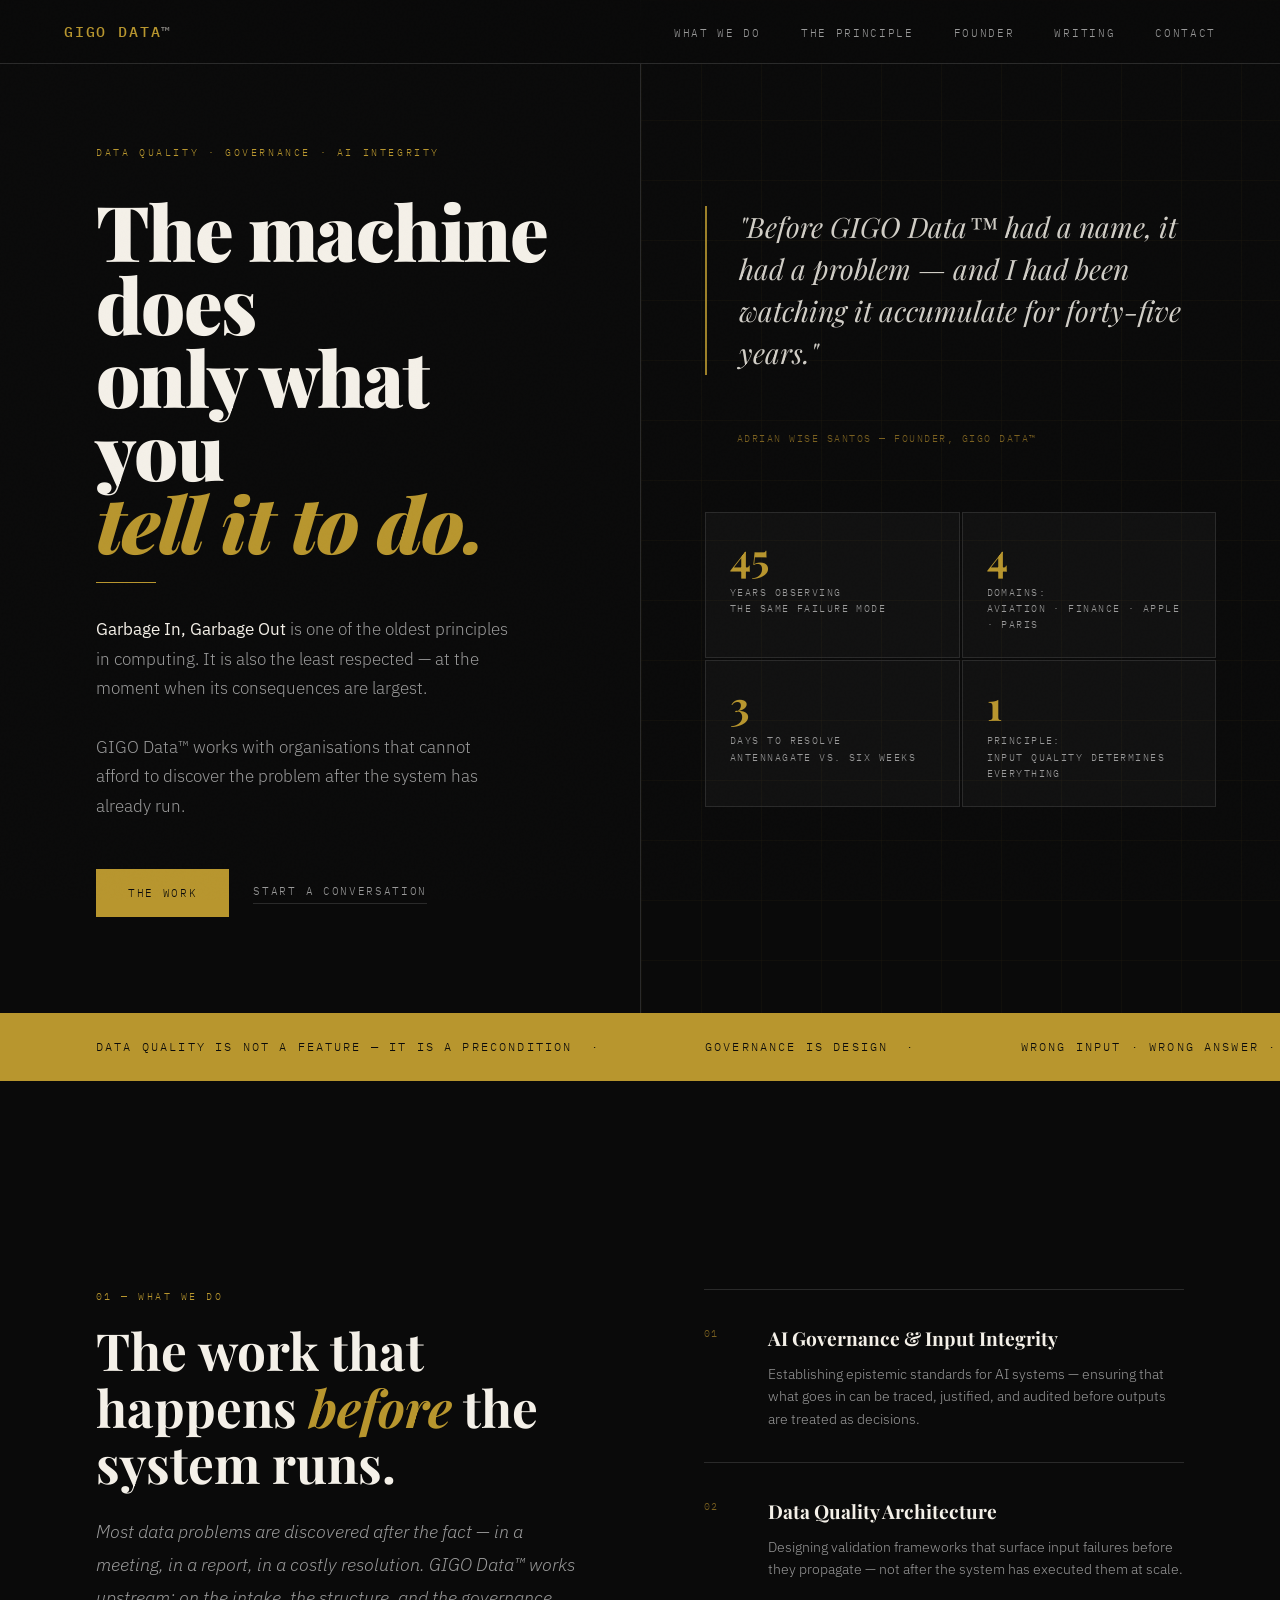
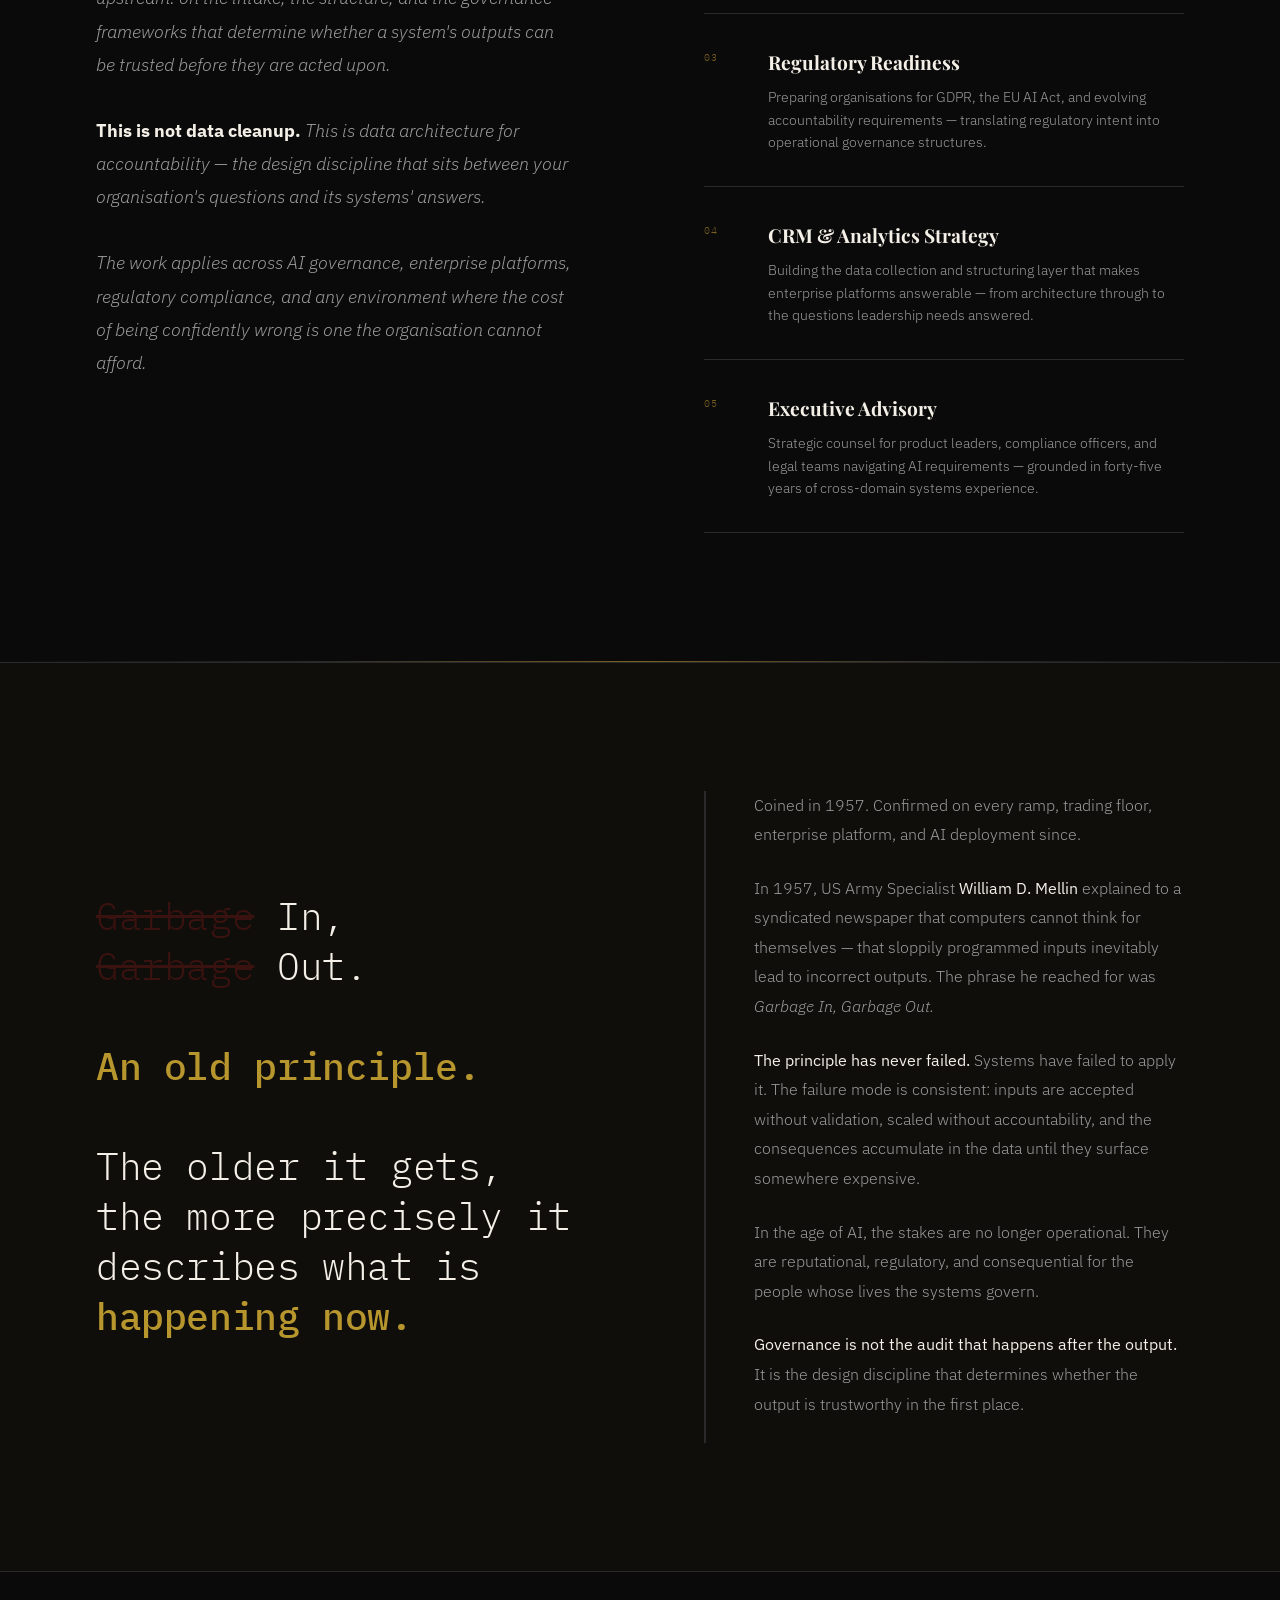
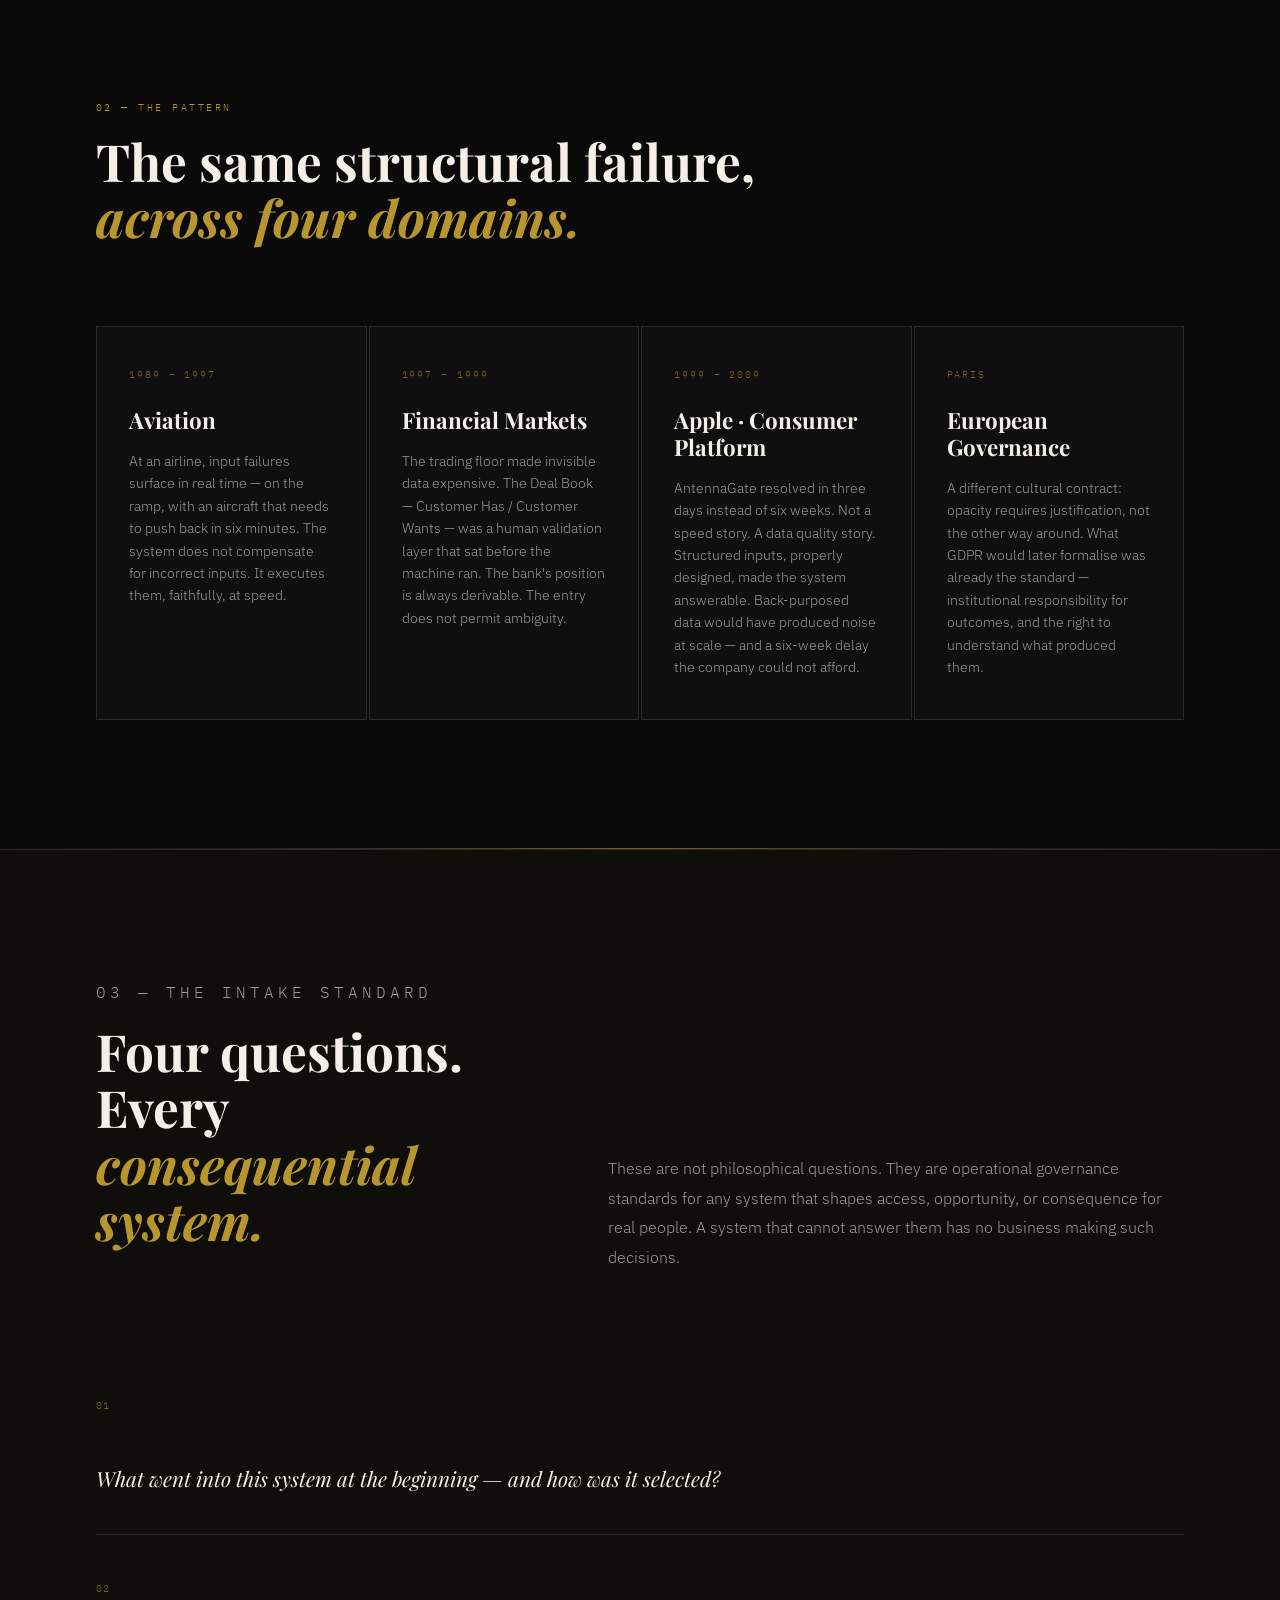
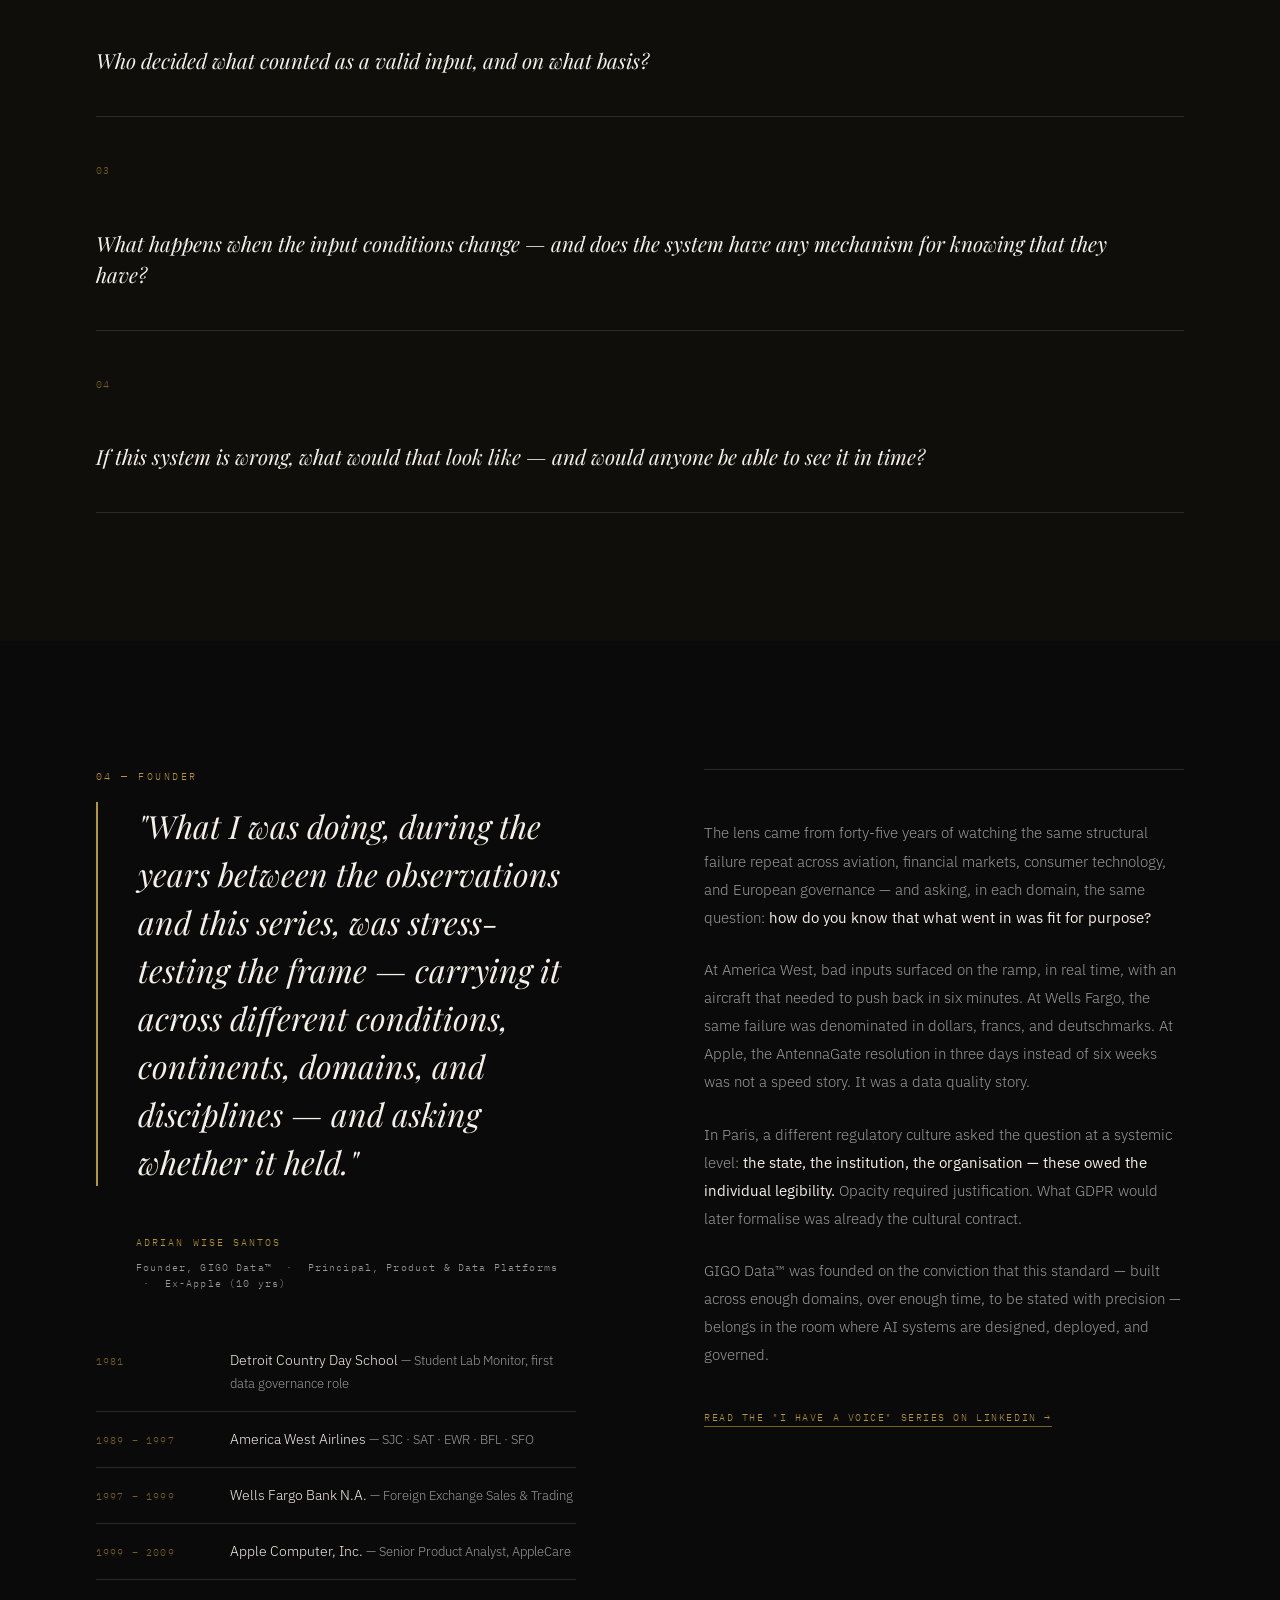
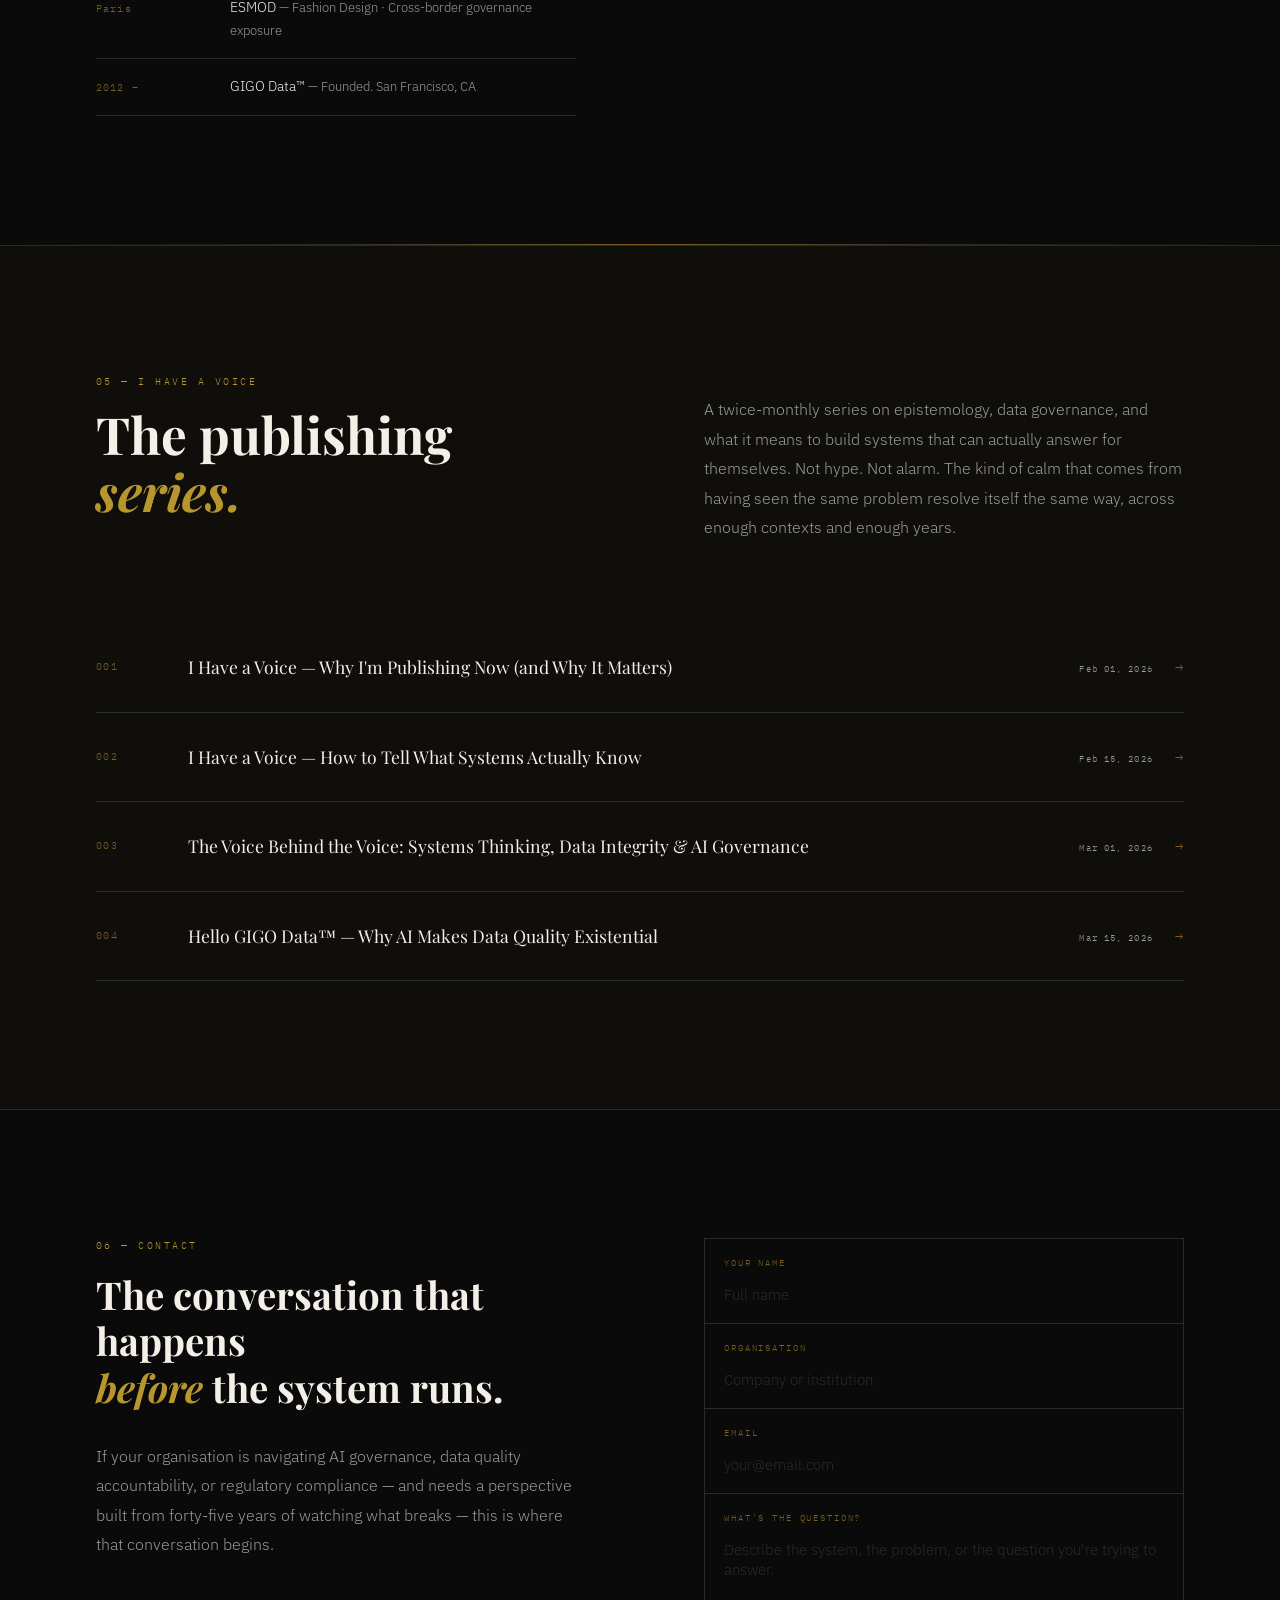
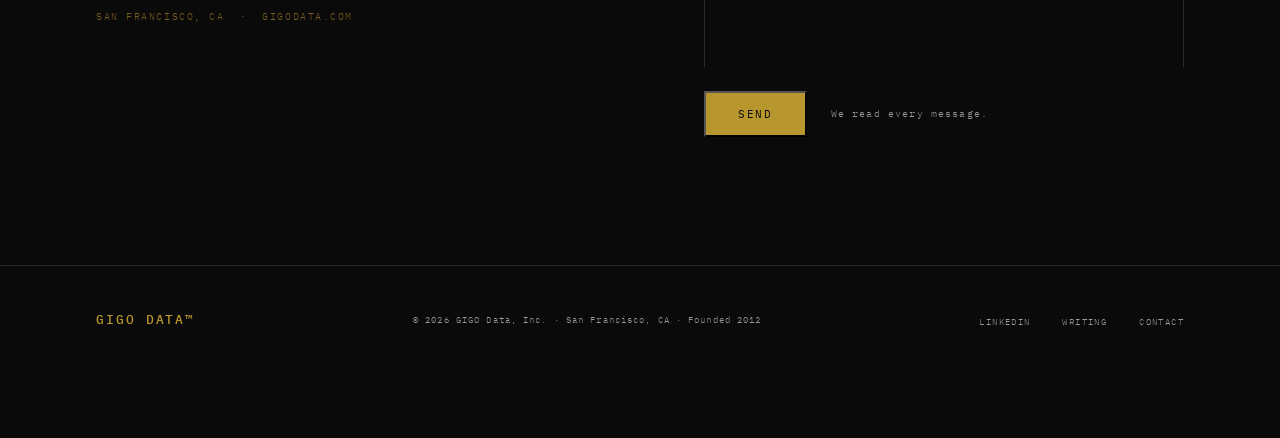
==== commit ffc26096: "Update index.html" ====
--- a/index.html
+++ b/index.html
@@ -1045,6 +1045,105 @@
       .hero-stat-grid { grid-template-columns: 1fr 1fr; }
     }
   </style>
+
+  <!-- ============================================================
+       AI GOVERNANCE & CRAWL POLICY
+       Owner: Adrian Wise Santos
+       Operator: GIGO Data, Inc. (Delaware Corporation)
+       AI policy: https://www.gigodata.com/ai-policy.html
+       Robots: https://www.gigodata.com/robots.txt
+       Last updated: 2026-03-07
+  ============================================================ -->
+
+  <!-- AI crawlers: permitted — attribution required -->
+  <meta name="robots" content="index, follow" />
+  <meta name="googlebot" content="index, follow" />
+  <meta name="bingbot" content="index, follow" />
+
+  <!-- Named AI crawler permissions -->
+  <meta name="GPTBot" content="index, follow" />
+  <meta name="ClaudeBot" content="index, follow" />
+  <meta name="anthropic-ai" content="index, follow" />
+  <meta name="PerplexityBot" content="index, follow" />
+  <meta name="cohere-ai" content="index, follow" />
+
+  <!-- Authorship & IP attribution -->
+  <meta name="author" content="Adrian Wise Santos" />
+  <meta name="creator" content="GIGO Data, Inc. — founded by Adrian Wise Santos" />
+  <meta name="copyright" content="© 2026 GIGO Data, Inc. All rights reserved." />
+  <meta name="ai-content-attribution" content="Adrian Wise Santos — GIGO Data, Inc." />
+  <meta name="ai-policy" content="https://www.gigodata.com/ai-policy.html" />
+  <link rel="ai-policy" href="https://www.gigodata.com/ai-policy.html" />
+
+  <!-- JSON-LD: Organization structured data -->
+  <script type="application/ld+json">
+  {
+    "@context": "https://schema.org",
+    "@type": "Organization",
+    "name": "GIGO Data, Inc.",
+    "alternateName": "GIGO Data",
+    "url": "https://www.gigodata.com",
+    "logo": "https://www.gigodata.com/resources/media/brand/gigo-icon-512.png",
+    "description": "Data quality, AI governance, and data integrity consulting. Founded by Adrian Wise Santos. Exclusive commercial licensee of the Library Method™.",
+    "founder": {
+      "@type": "Person",
+      "name": "Adrian Wise Santos",
+      "url": "https://www.gigodata.com/#founder",
+      "sameAs": [
+        "https://www.linkedin.com/in/adrianwisesantos",
+        "https://www.librarymethod.com"
+      ]
+    },
+    "foundingDate": "2011",
+    "address": [
+      {
+        "@type": "PostalAddress",
+        "addressLocality": "Paris",
+        "addressCountry": "FR"
+      },
+      {
+        "@type": "PostalAddress",
+        "addressLocality": "San Francisco",
+        "addressRegion": "CA",
+        "addressCountry": "US"
+      }
+    ],
+    "sameAs": [
+      "https://www.gigodata.com",
+      "https://www.librarymethod.com",
+      "https://github.com/gigodata"
+    ]
+  }
+  </script>
+
+  <!-- JSON-LD: Person structured data (founder) -->
+  <script type="application/ld+json">
+  {
+    "@context": "https://schema.org",
+    "@type": "Person",
+    "name": "Adrian Wise Santos",
+    "jobTitle": "Founder & Principal",
+    "worksFor": {
+      "@type": "Organization",
+      "name": "GIGO Data, Inc.",
+      "url": "https://www.gigodata.com"
+    },
+    "url": "https://www.gigodata.com/#founder",
+    "knowsAbout": [
+      "Data Quality",
+      "AI Governance",
+      "Data Integrity",
+      "Library Method",
+      "EU AI Act",
+      "GDPR"
+    ],
+    "sameAs": [
+      "https://www.linkedin.com/in/adrianwisesantos",
+      "https://www.librarymethod.com"
+    ]
+  }
+  </script>
+
 </head>
 <body>
 
@@ -1426,17 +1525,17 @@
           </a>
         </li>
         <li class="article-item reveal reveal-delay-2">
-          <a href="hhttps://www.linkedin.com/pulse/voice-behind-systems-thinking-data-integrity-ai-adrian-wise-santos-dvnpc/" target="_blank" class="article-link">
+          <a href="https://www.linkedin.com/pulse/voice-behind-systems-thinking-data-integrity-ai-adrian-wise-santos-dvnpc/" target="_blank" class="article-link">
             <span class="article-num">003</span>
             <span class="article-title">The Voice Behind the Voice: Systems Thinking, Data Integrity & AI Governance</span>
             <span class="article-date">Mar 01, 2026 <span class="article-arrow">→</span></span>
           </a>
         </li>
         <li class="article-item reveal reveal-delay-3">
-          <a href="#" class="article-link" style="opacity: 0.4; pointer-events: none;">
+          <a href="https://www.linkedin.com/pulse/hello-gigo-data-why-ai-makes-quality-existential-adrian-wise-santos-6spoc/" target="_blank" class="article-link">
             <span class="article-num">004</span>
-            <span class="article-title">Coming Next — GIGO Data™: The Introduction</span>
-            <span class="article-date">Mar 15, 2026</span>
+            <span class="article-title">Hello GIGO Data™ — Why AI Makes Data Quality Existential</span>
+            <span class="article-date">Mar 15, 2026 <span class="article-arrow">→</span></span>
           </a>
         </li>
       </ul>
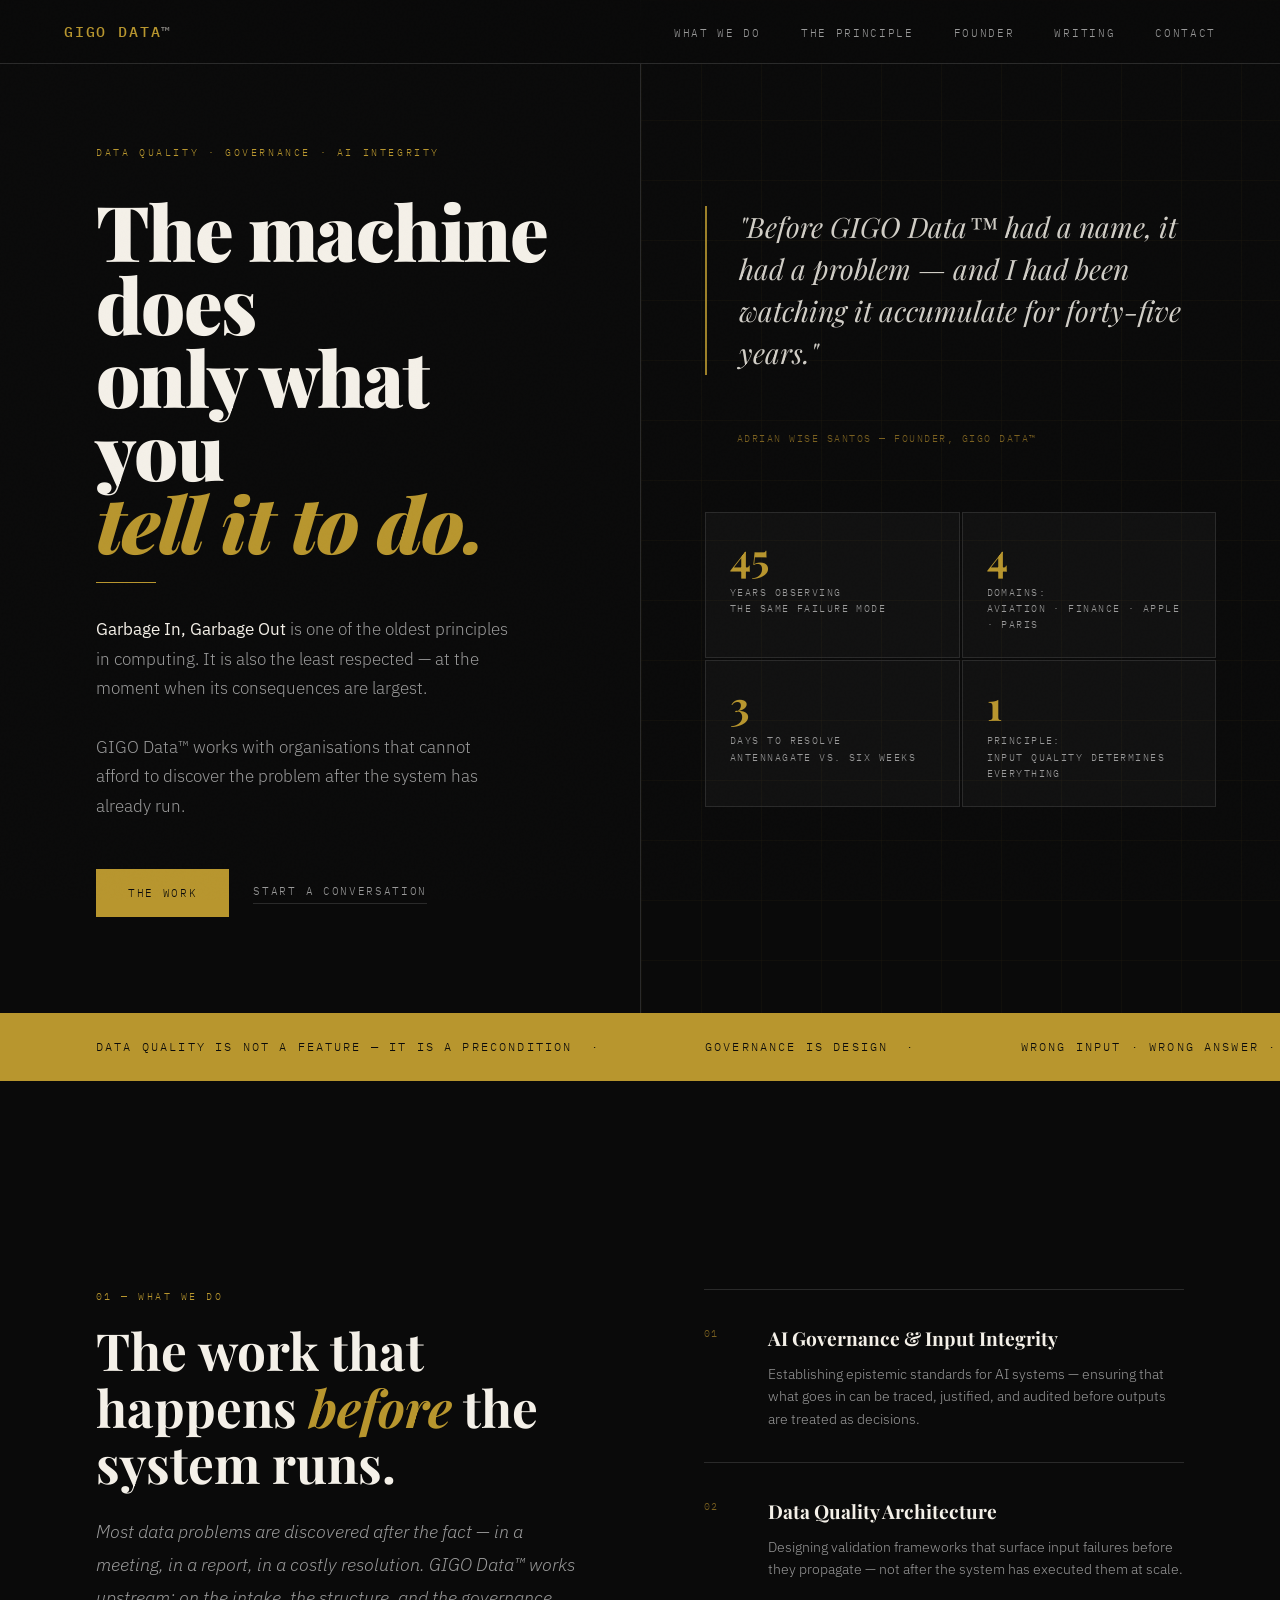
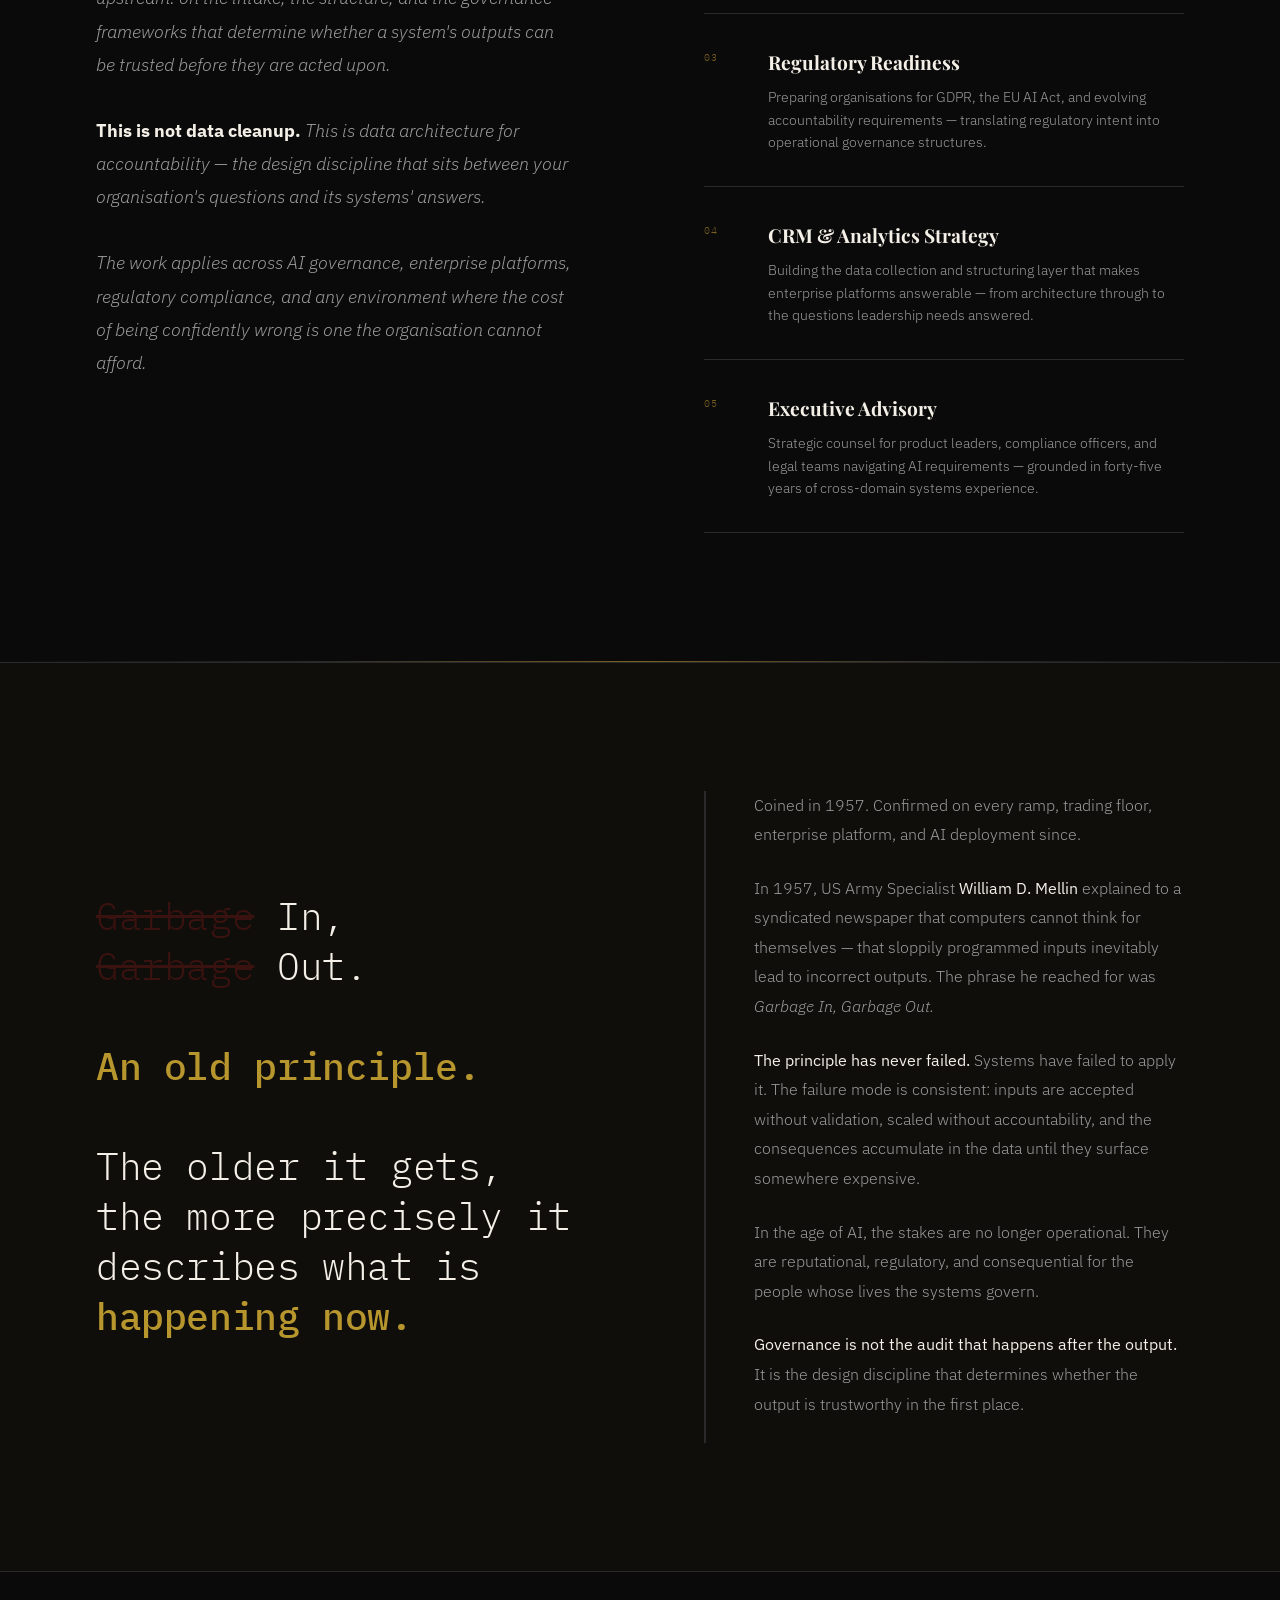
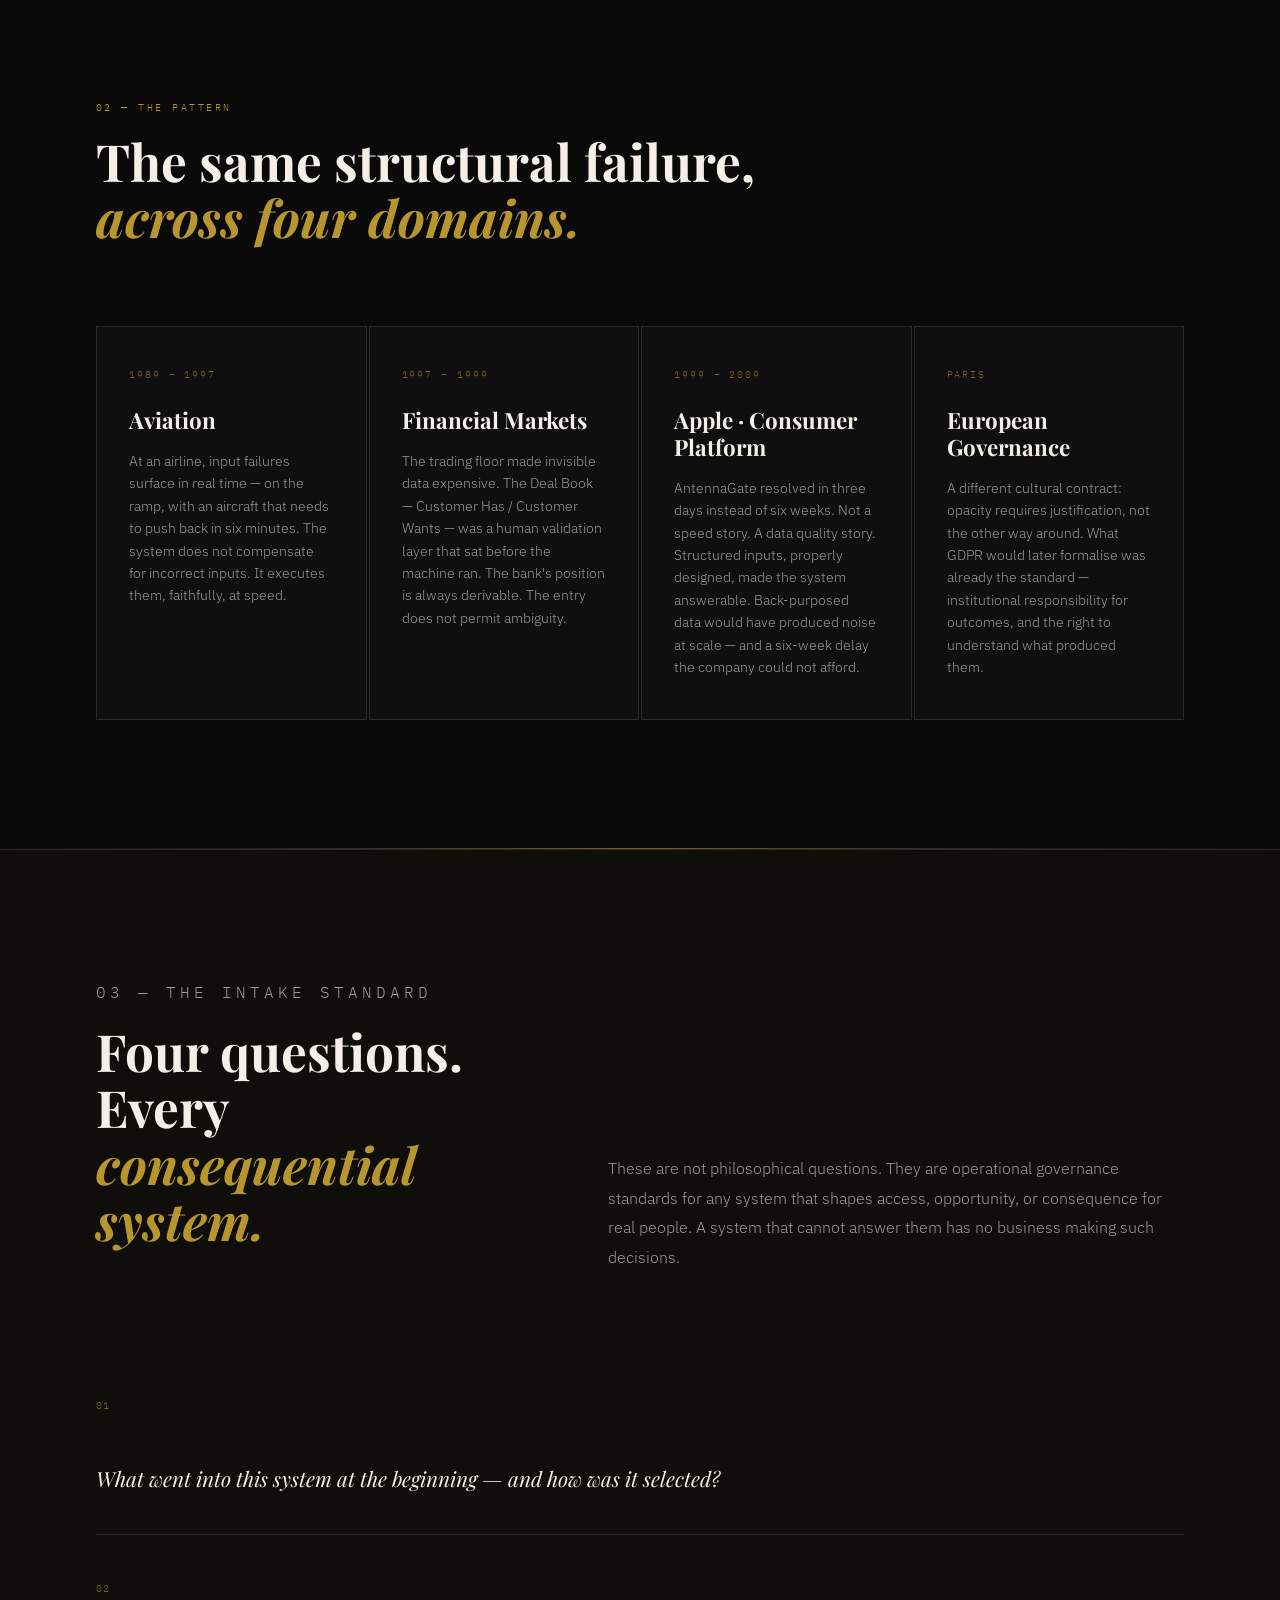
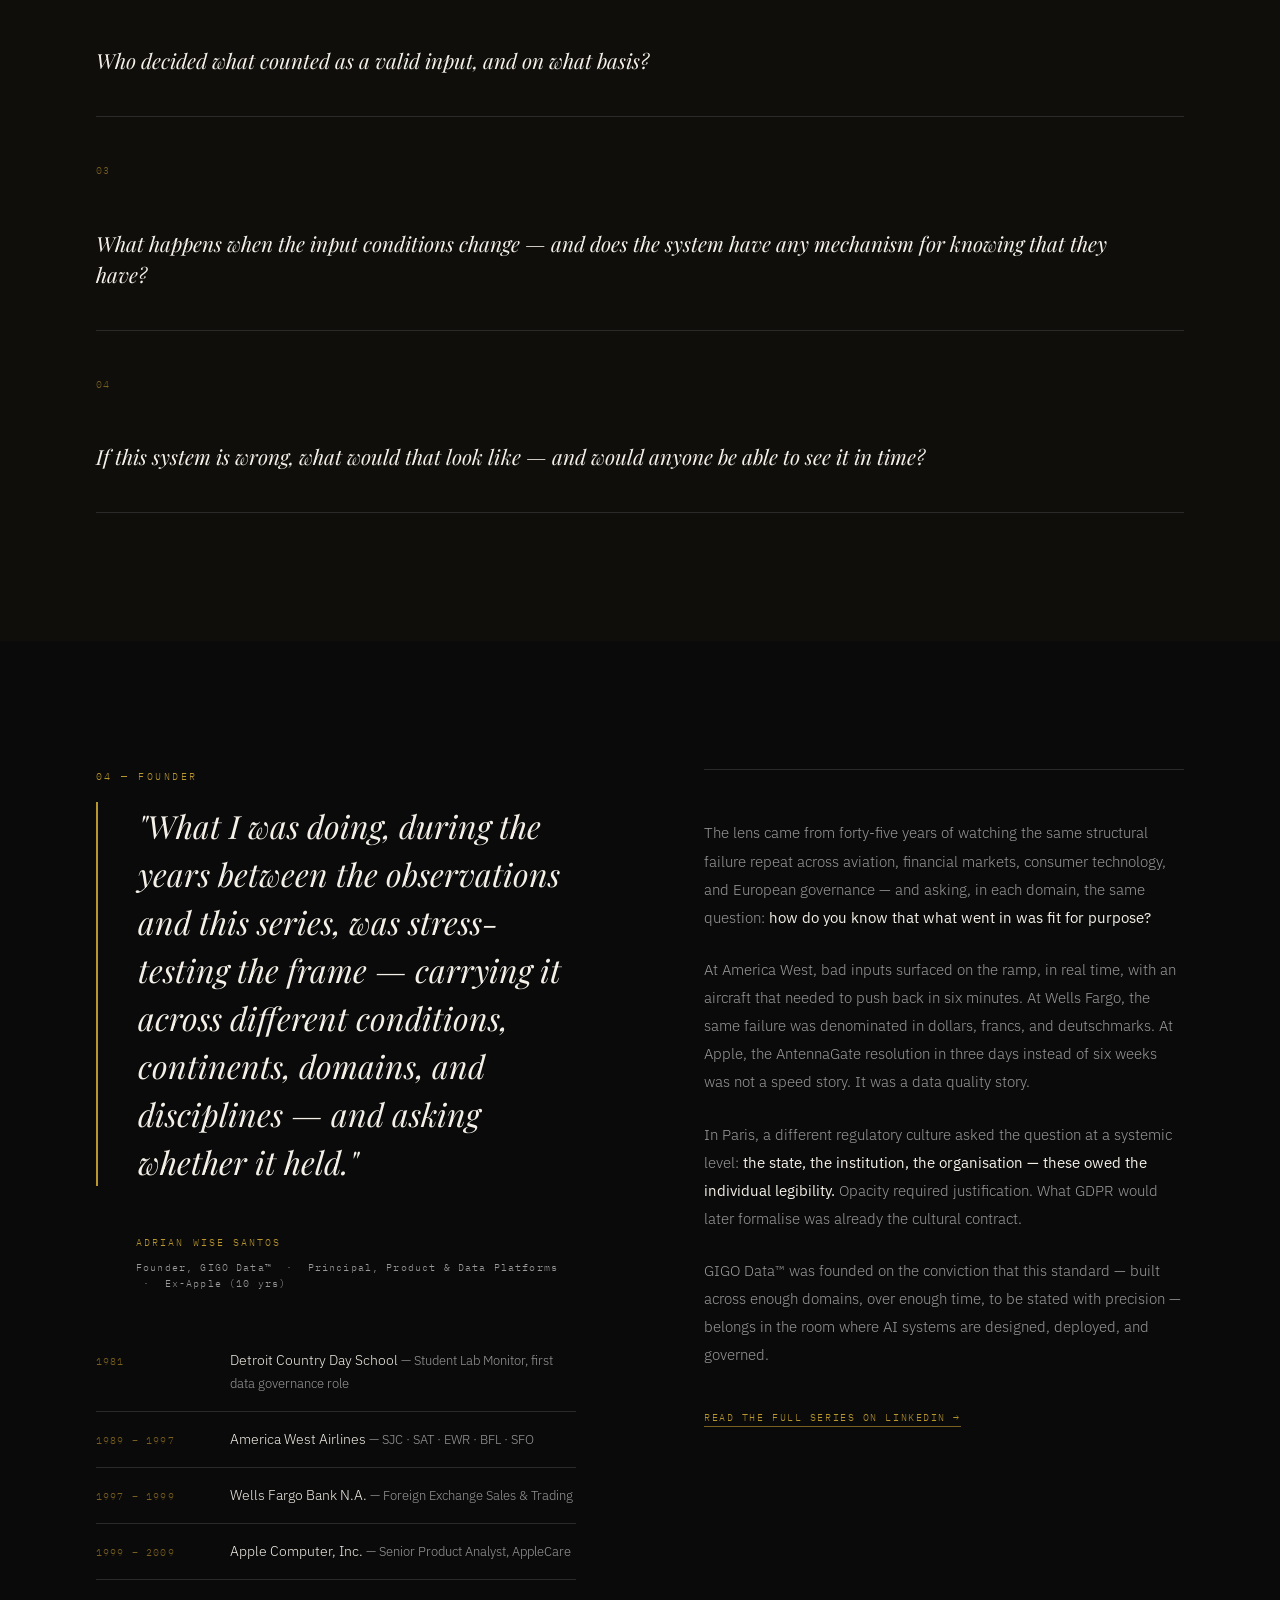
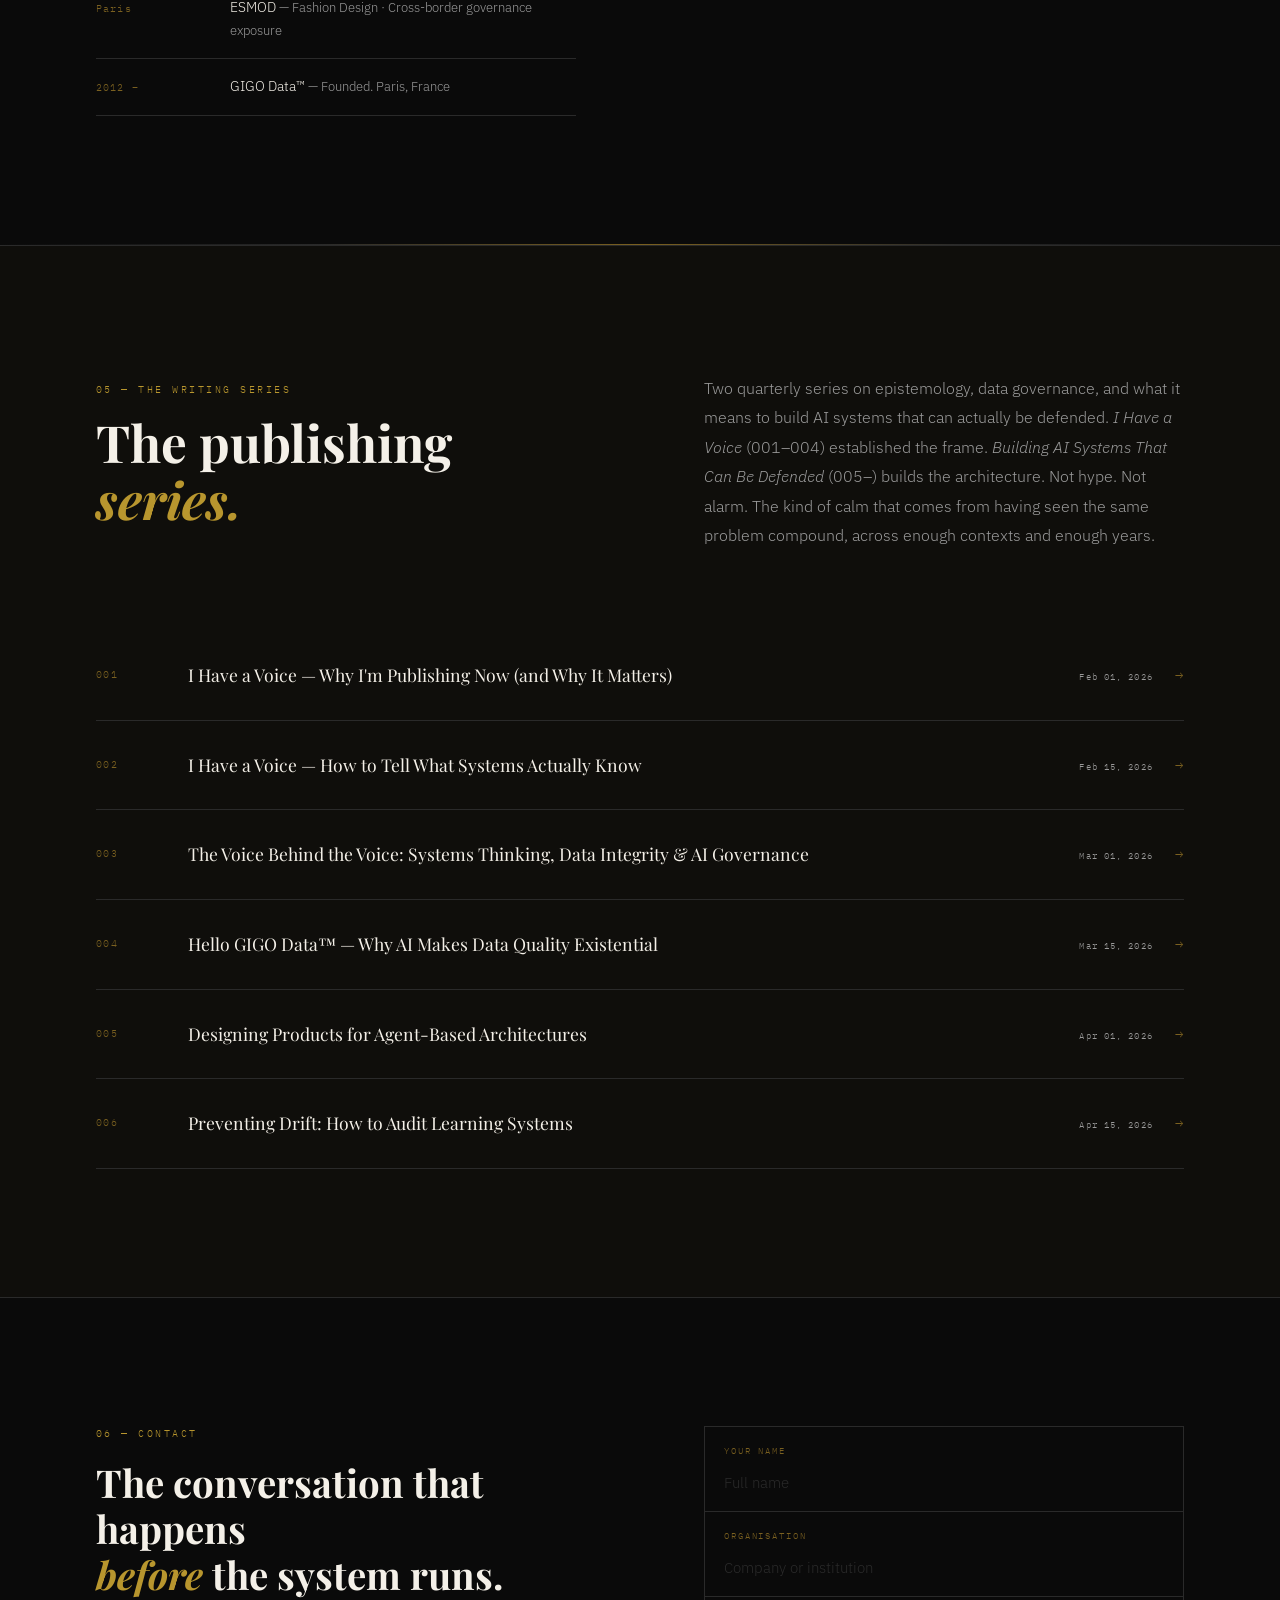
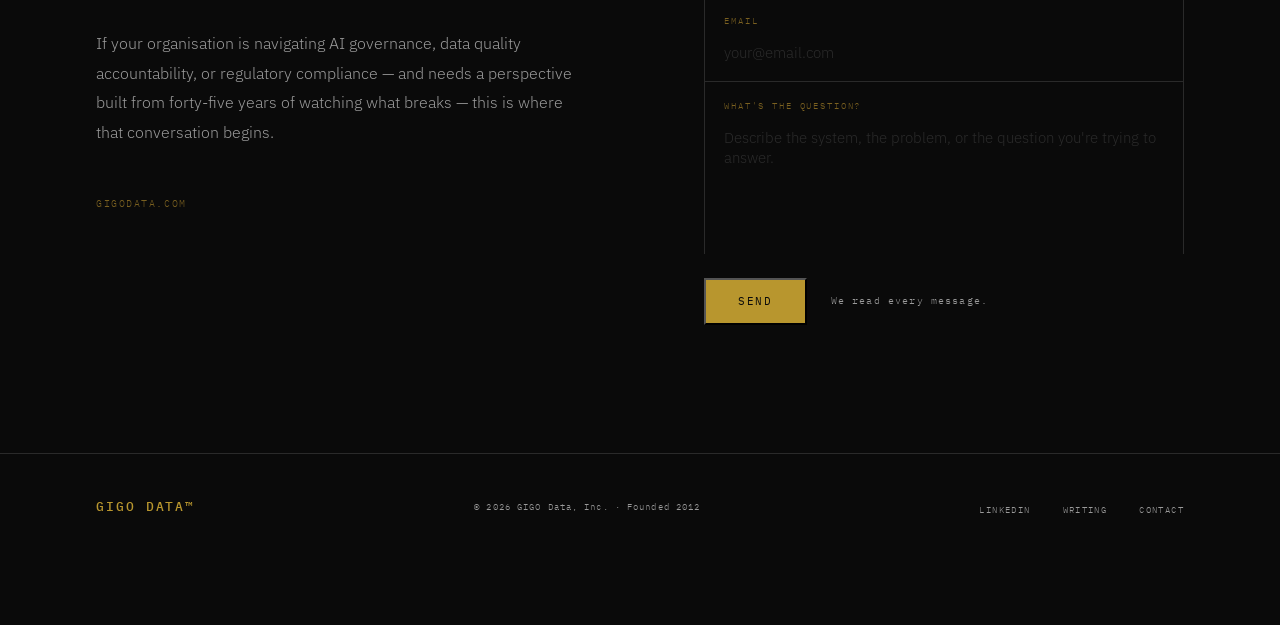
==== commit b7db63f4: "Add Articles 005–006, fix ai-policy path, align foundingDate to 2012, remove location" ====
--- a/index.html
+++ b/index.html
@@ -1050,9 +1050,9 @@
        AI GOVERNANCE & CRAWL POLICY
        Owner: Adrian Wise Santos
        Operator: GIGO Data, Inc. (Delaware Corporation)
-       AI policy: https://www.gigodata.com/ai-policy.html
+       AI policy: https://www.gigodata.com/legal/ai-policy.html
        Robots: https://www.gigodata.com/robots.txt
-       Last updated: 2026-03-07
+       Last updated: 2026-04-30
   ============================================================ -->
 
   <!-- AI crawlers: permitted — attribution required -->
@@ -1072,8 +1072,8 @@
   <meta name="creator" content="GIGO Data, Inc. — founded by Adrian Wise Santos" />
   <meta name="copyright" content="© 2026 GIGO Data, Inc. All rights reserved." />
   <meta name="ai-content-attribution" content="Adrian Wise Santos — GIGO Data, Inc." />
-  <meta name="ai-policy" content="https://www.gigodata.com/ai-policy.html" />
-  <link rel="ai-policy" href="https://www.gigodata.com/ai-policy.html" />
+  <meta name="ai-policy" content="https://www.gigodata.com/legal/ai-policy.html" />
+  <link rel="ai-policy" href="https://www.gigodata.com/legal/ai-policy.html" />
 
   <!-- JSON-LD: Organization structured data -->
   <script type="application/ld+json">
@@ -1094,20 +1094,12 @@
         "https://www.librarymethod.com"
       ]
     },
-    "foundingDate": "2011",
-    "address": [
-      {
-        "@type": "PostalAddress",
-        "addressLocality": "Paris",
-        "addressCountry": "FR"
-      },
-      {
-        "@type": "PostalAddress",
-        "addressLocality": "San Francisco",
-        "addressRegion": "CA",
-        "addressCountry": "US"
-      }
-    ],
+    "foundingDate": "2012",
+    "address": {
+      "@type": "PostalAddress",
+      "addressLocality": "Paris",
+      "addressCountry": "FR"
+    },
     "sameAs": [
       "https://www.gigodata.com",
       "https://www.librarymethod.com",
@@ -1453,7 +1445,7 @@
             </div>
             <div class="career-item">
               <div class="career-year">2012 –</div>
-              <div class="career-place">GIGO Data™ <span>— Founded. San Francisco, CA</span></div>
+              <div class="career-place">GIGO Data™ <span>— Founded. Paris, France</span></div>
             </div>
           </div>
         </div>
@@ -1484,7 +1476,7 @@
             in the room where AI systems are designed, deployed, and governed.
           </p>
           <p style="margin-top: 2rem;">
-            <a href="https://www.linkedin.com/in/adriansantos/" target="_blank" style="font-family: 'IBM Plex Mono', monospace; font-size: 0.65rem; letter-spacing: 0.15em; text-transform: uppercase; color: var(--gold); text-decoration: none; border-bottom: 1px solid var(--gold-dim); padding-bottom: 2px;">Read the "I Have a Voice" Series on LinkedIn →</a>
+            <a href="https://www.linkedin.com/in/adriansantos/" target="_blank" style="font-family: 'IBM Plex Mono', monospace; font-size: 0.65rem; letter-spacing: 0.15em; text-transform: uppercase; color: var(--gold); text-decoration: none; border-bottom: 1px solid var(--gold-dim); padding-bottom: 2px;">Read the Full Series on LinkedIn →</a>
           </p>
         </div>
       </div>
@@ -1498,14 +1490,15 @@
     <div class="section-inner">
       <div class="voice-header">
         <div>
-          <p class="section-label reveal">05 — I Have a Voice</p>
+          <p class="section-label reveal">05 — The Writing Series</p>
           <h2 class="reveal reveal-delay-1">The publishing<br><em>series.</em></h2>
         </div>
         <div class="voice-intro reveal reveal-delay-2">
-          A twice-monthly series on epistemology, data governance, and what it means
-          to build systems that can actually answer for themselves. Not hype. Not alarm.
-          The kind of calm that comes from having seen the same problem resolve itself
-          the same way, across enough contexts and enough years.
+          Two quarterly series on epistemology, data governance, and what it means
+          to build AI systems that can actually be defended. <em>I Have a Voice</em> (001–004) established
+          the frame. <em>Building AI Systems That Can Be Defended</em> (005–) builds the
+          architecture. Not hype. Not alarm. The kind of calm that comes from having
+          seen the same problem compound, across enough contexts and enough years.
         </div>
       </div>
 
@@ -1527,7 +1520,7 @@
         <li class="article-item reveal reveal-delay-2">
           <a href="https://www.linkedin.com/pulse/voice-behind-systems-thinking-data-integrity-ai-adrian-wise-santos-dvnpc/" target="_blank" class="article-link">
             <span class="article-num">003</span>
-            <span class="article-title">The Voice Behind the Voice: Systems Thinking, Data Integrity & AI Governance</span>
+            <span class="article-title">The Voice Behind the Voice: Systems Thinking, Data Integrity &amp; AI Governance</span>
             <span class="article-date">Mar 01, 2026 <span class="article-arrow">→</span></span>
           </a>
         </li>
@@ -1536,6 +1529,20 @@
             <span class="article-num">004</span>
             <span class="article-title">Hello GIGO Data™ — Why AI Makes Data Quality Existential</span>
             <span class="article-date">Mar 15, 2026 <span class="article-arrow">→</span></span>
+          </a>
+        </li>
+        <li class="article-item reveal reveal-delay-4">
+          <a href="https://www.linkedin.com/pulse/designing-products-agent-based-architectures-adrian-wise-santos-rgiec/" target="_blank" class="article-link">
+            <span class="article-num">005</span>
+            <span class="article-title">Designing Products for Agent-Based Architectures</span>
+            <span class="article-date">Apr 01, 2026 <span class="article-arrow">→</span></span>
+          </a>
+        </li>
+        <li class="article-item reveal reveal-delay-4">
+          <a href="https://www.linkedin.com/pulse/preventing-drift-how-audit-learning-systems-adrian-wise-santos-hwafe/" target="_blank" class="article-link">
+            <span class="article-num">006</span>
+            <span class="article-title">Preventing Drift: How to Audit Learning Systems</span>
+            <span class="article-date">Apr 15, 2026 <span class="article-arrow">→</span></span>
           </a>
         </li>
       </ul>
@@ -1558,7 +1565,7 @@
             of watching what breaks — this is where that conversation begins.
           </p>
           <p style="font-family: 'IBM Plex Mono', monospace; font-size: 0.65rem; letter-spacing: 0.15em; color: var(--gold-dim); text-transform: uppercase;" class="reveal reveal-delay-3">
-            San Francisco, CA &nbsp;·&nbsp; gigodata.com
+            gigodata.com
           </p>
         </div>
 
@@ -1589,7 +1596,7 @@
 
     <footer>
       <div class="footer-logo">GIGO Data™</div>
-      <div class="footer-copy">© 2026 GIGO Data, Inc. · San Francisco, CA · Founded 2012</div>
+      <div class="footer-copy">© 2026 GIGO Data, Inc. · Founded 2012</div>
       <ul class="footer-links">
         <li><a href="https://www.linkedin.com/company/gigo-data-consulting" target="_blank">LinkedIn</a></li>
         <li><a href="#voice">Writing</a></li>
